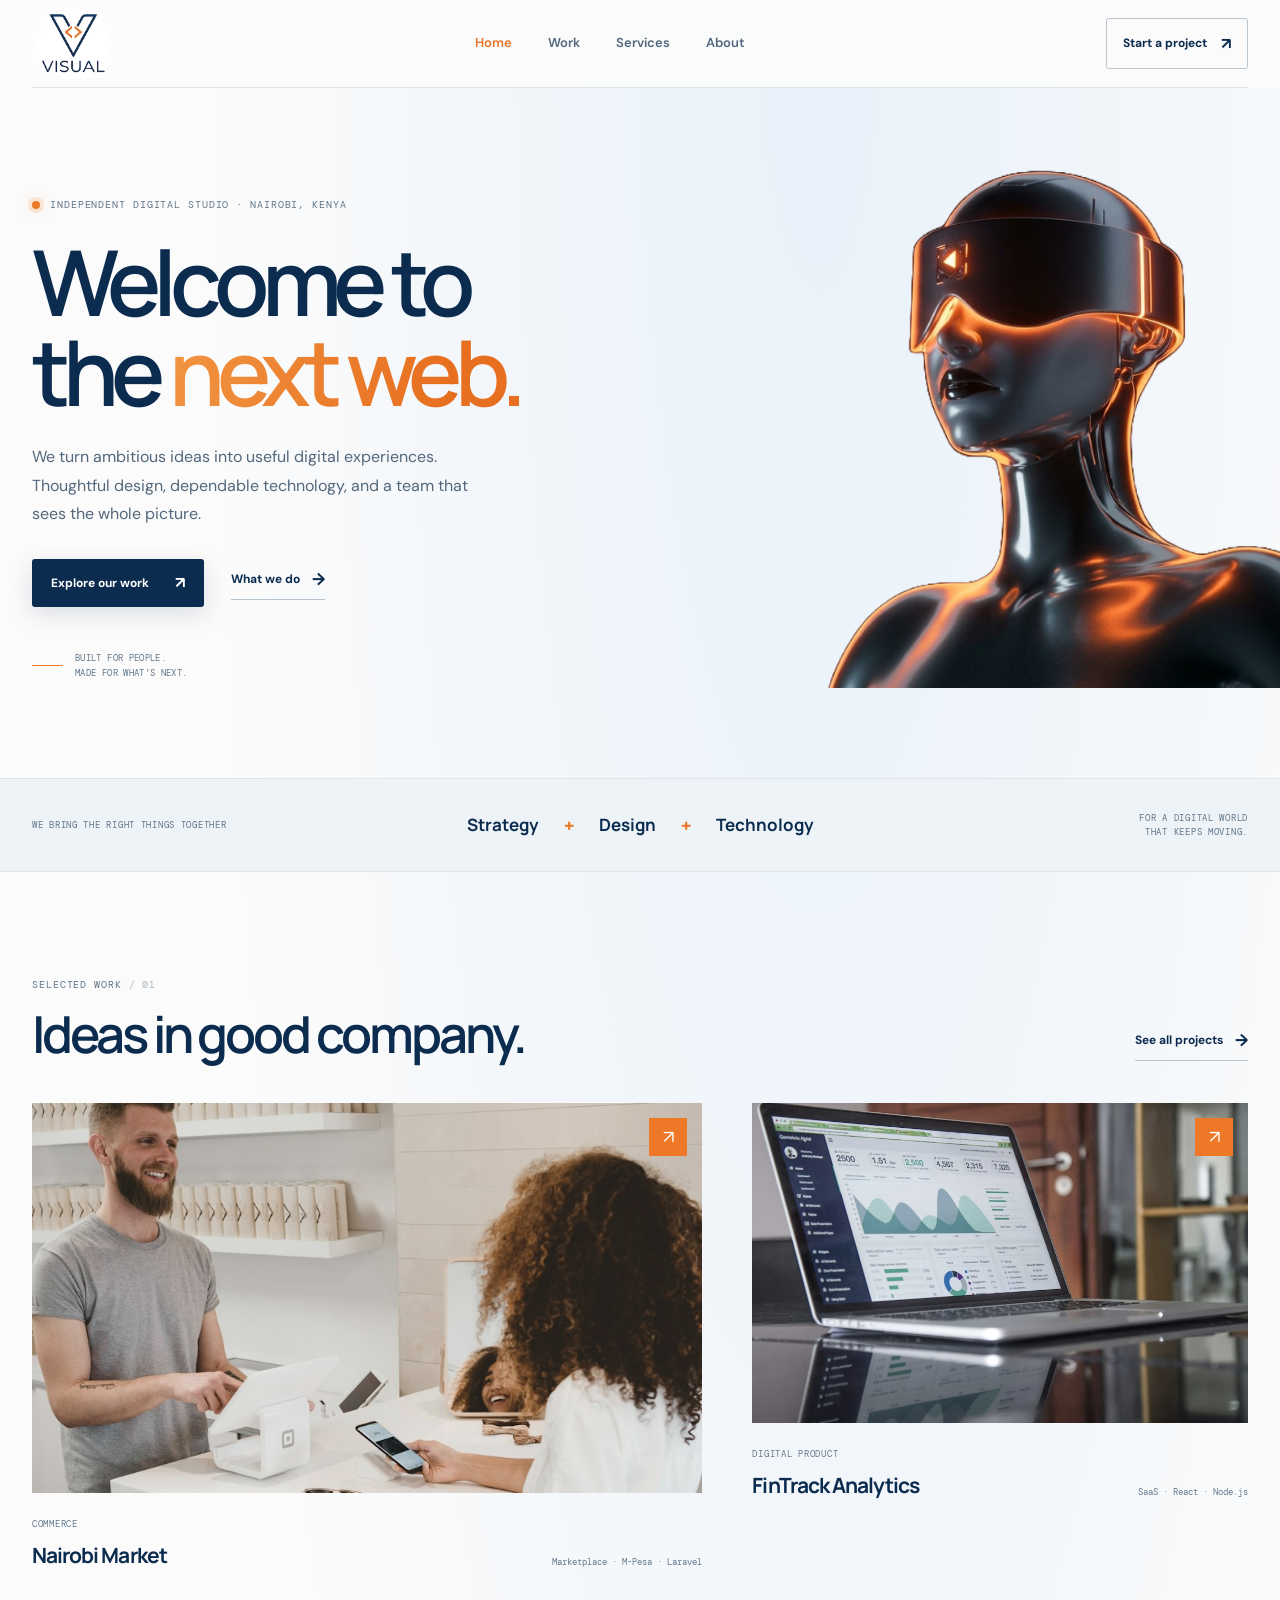
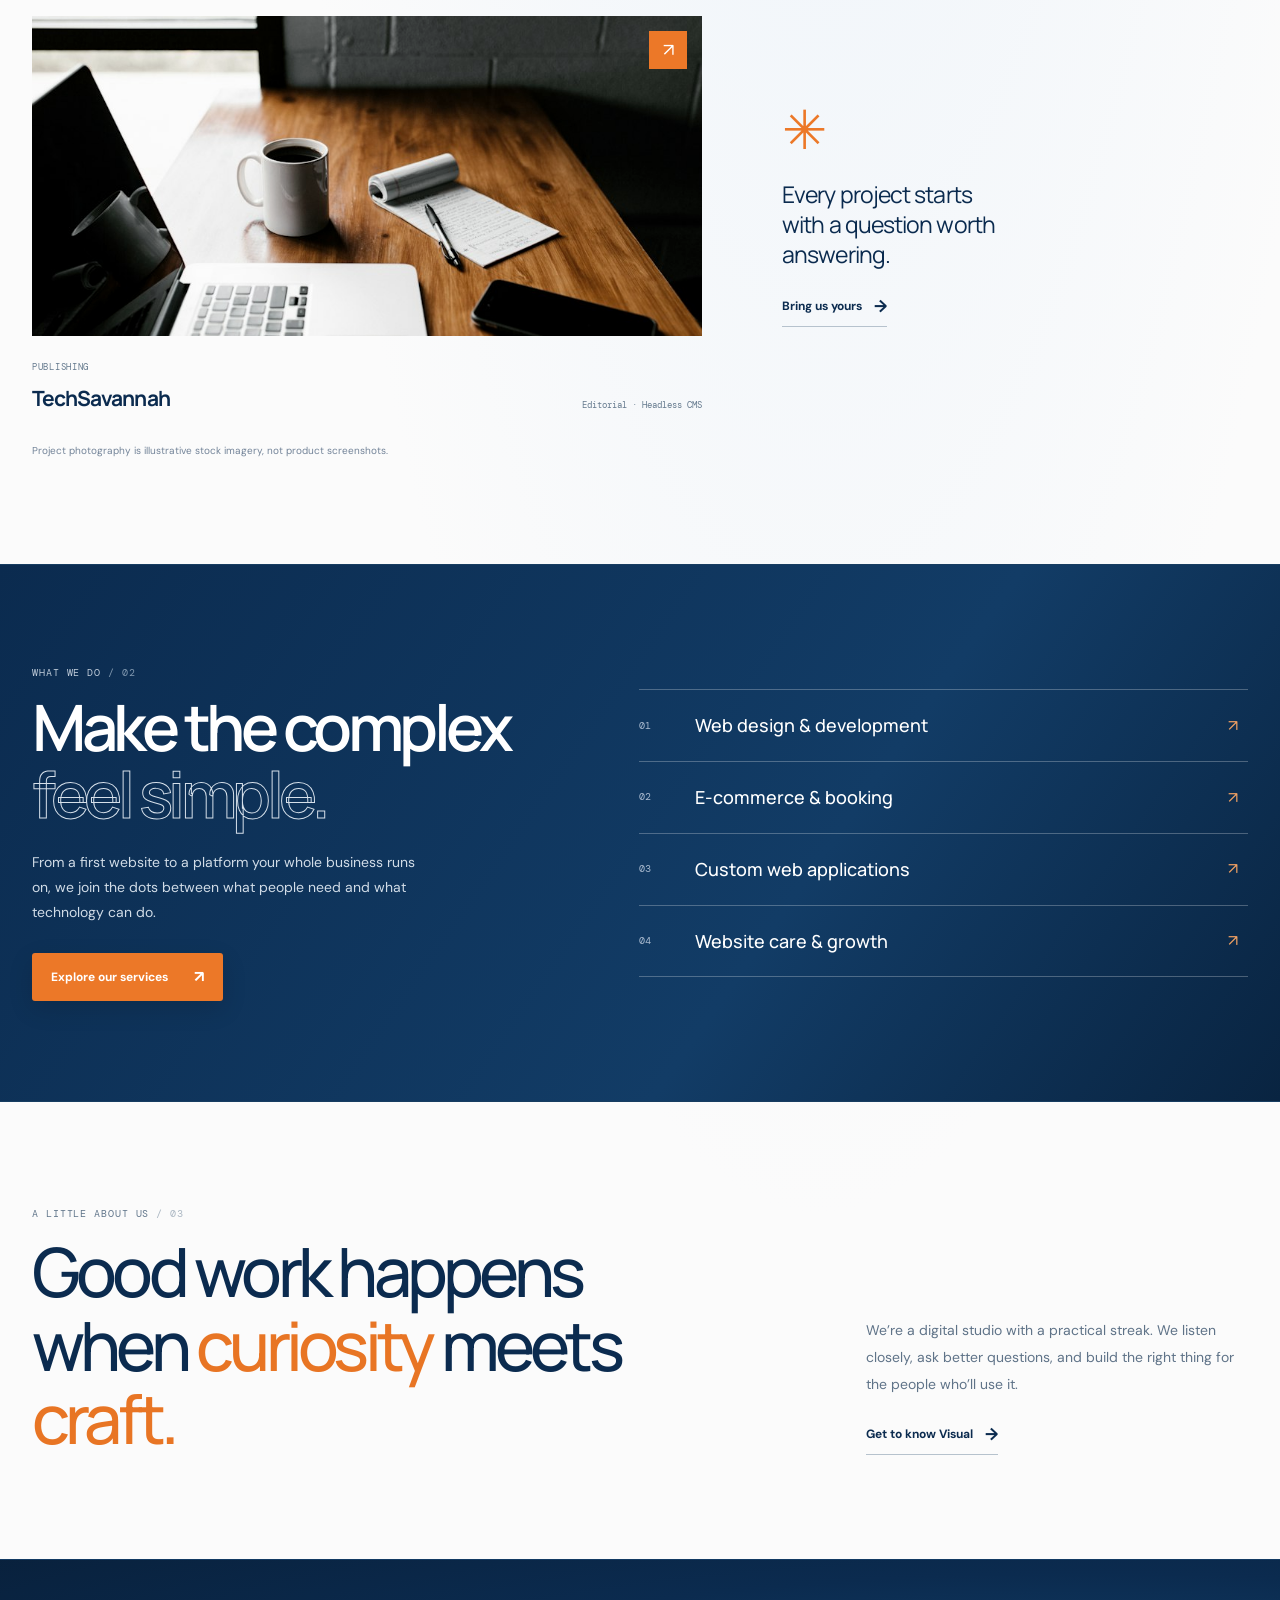
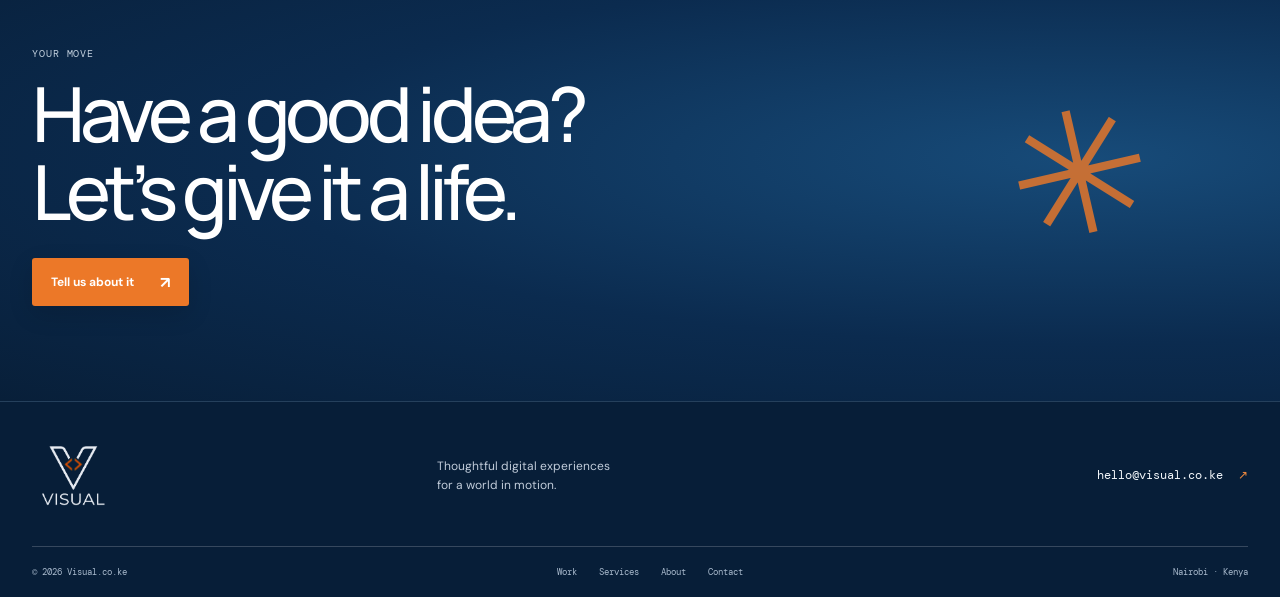
==== index.html @ 8a9f95a0 "initial commit so help me God" ====
<!doctype html>
<html lang="en">
<head>
  <meta charset="utf-8">
  <meta name="viewport" content="width=device-width, initial-scale=1">
  <meta name="description" content="Visual builds thoughtful websites and web applications for ambitious businesses in Kenya and beyond.">
  <title>Visual — Digital experiences, made to move</title>
  <link rel="preconnect" href="https://fonts.googleapis.com">
  <link rel="preconnect" href="https://fonts.gstatic.com" crossorigin>
  <link href="https://fonts.googleapis.com/css2?family=DM+Mono:wght@400;500&family=DM+Sans:wght@400;500;600;700&family=Manrope:wght@400;500;600;700;800&display=swap" rel="stylesheet">
  <link rel="stylesheet" href="assets/css/styles.css">
</head>
<body>
  <a class="skip-link" href="#main">Skip to content</a>
  <header class="site-header"><div class="wrap nav-wrap">
    <a class="brand" href="index.html" aria-label="Visual home"><img class="brand-image" src="assets/images/ee.png" alt="Visual"></a>
    <nav class="main-nav" aria-label="Main navigation"><a aria-current="page" href="index.html">Home</a><a href="work.html">Work</a><a href="services.html">Services</a><a href="about.html">About</a></nav>
    <a class="nav-cta" href="contact.html">Start a project <span>↗</span></a>
  </div></header>
  <main id="main">
    <section class="hero wrap">
      <div class="hero-copy"><p class="kicker"><span class="pulse"></span> Independent digital studio · Nairobi, Kenya</p>
        <h1>Welcome to<br>the <span class="ink-accent">next web.</span></h1>
        <p class="hero-lede">We turn ambitious ideas into useful digital experiences. Thoughtful design, dependable technology, and a team that sees the whole picture.</p>
        <div class="button-row"><a class="button button-dark" href="work.html">Explore our work <span>↗</span></a><a class="text-link" href="services.html">What we do <span>→</span></a></div>
        <div class="hero-note"><span class="note-line"></span><span>Built for people.<br>Made for what’s next.</span></div>
      </div>
      <div class="hero-art">
        <img src="assets/images/Firefly.png" alt="Futuristic figure wearing a virtual reality headset, illuminated with warm orange light" width="1365" height="768">
      </div>
    </section>
    <section class="proof-band"><div class="wrap proof-inner"><p>We bring the right things together</p><div><span>Strategy</span><b>+</b><span>Design</span><b>+</b><span>Technology</span></div><p class="proof-right">For a digital world<br>that keeps moving.</p></div></section>
    <section class="section wrap section-work">
      <div class="section-top"><div><p class="eyebrow">Selected work <span> / 01</span></p><h2>Ideas in good company.</h2></div><a class="text-link" href="work.html">See all projects <span>→</span></a></div>
      <div class="feature-grid">
        <a class="feature-card feature-large" href="work.html#nairobi-market"><div class="feature-image"><img src="assets/images/market.jpg" alt="Shopper making a payment at a retail checkout" loading="lazy"><span class="image-arrow">↗</span></div><div class="feature-meta"><div><span class="tag">Commerce</span><h3>Nairobi Market</h3></div><p>Marketplace · M-Pesa · Laravel</p></div></a>
        <a class="feature-card feature-small" href="work.html#fintrack"><div class="feature-image"><img src="assets/images/analytics.jpg" alt="Business analytics displayed on a laptop screen" loading="lazy"><span class="image-arrow">↗</span></div><div class="feature-meta"><div><span class="tag">Digital product</span><h3>FinTrack Analytics</h3></div><p>SaaS · React · Node.js</p></div></a>
        <a class="feature-card feature-small" href="work.html#techsavannah"><div class="feature-image"><img src="assets/images/publishing.jpg" alt="Editorial workspace with laptop, notebook and coffee" loading="lazy"><span class="image-arrow">↗</span></div><div class="feature-meta"><div><span class="tag">Publishing</span><h3>TechSavannah</h3></div><p>Editorial · Headless CMS</p></div></a>
        <div class="work-aside"><span class="big-asterisk">✳</span><p>Every project starts with a question worth answering.</p><a class="text-link" href="contact.html">Bring us yours <span>→</span></a></div>
      </div>
      <p class="image-disclaimer">Project photography is illustrative stock imagery, not product screenshots.</p>
    </section>
    <section class="services-teaser"><div class="wrap teaser-grid"><div><p class="eyebrow">What we do <span> / 02</span></p><h2>Make the complex<br><span class="outline-text">feel simple.</span></h2><p class="body-copy">From a first website to a platform your whole business runs on, we join the dots between what people need and what technology can do.</p><a class="button button-lime" href="services.html">Explore our services <span>↗</span></a></div><div class="teaser-list"><a href="services.html"><span>01</span><strong>Web design & development</strong><i>↗</i></a><a href="services.html"><span>02</span><strong>E-commerce & booking</strong><i>↗</i></a><a href="services.html"><span>03</span><strong>Custom web applications</strong><i>↗</i></a><a href="services.html"><span>04</span><strong>Website care & growth</strong><i>↗</i></a></div></div></section>
    <section class="manifesto wrap"><p class="eyebrow">A little about us <span> / 03</span></p><div class="manifesto-grid"><h2>Good work happens when <span>curiosity</span> meets <span>craft.</span></h2><div><p>We’re a digital studio with a practical streak. We listen closely, ask better questions, and build the right thing for the people who’ll use it.</p><a class="text-link" href="about.html">Get to know Visual <span>→</span></a></div></div></section>
    <section class="cta-block"><div class="wrap cta-inner"><p class="eyebrow">Your move</p><h2>Have a good idea?<br>Let’s give it a life.</h2><a class="button button-lime" href="contact.html">Tell us about it <span>↗</span></a><span class="cta-doodle">✳</span></div></section>
  </main>
  <footer class="site-footer"><div class="wrap"><div class="footer-top"><a class="brand brand-light" href="index.html"><img class="brand-image" src="assets/images/ee-reversed.png" alt="Visual"></a><p>Thoughtful digital experiences<br>for a world in motion.</p><a class="footer-contact" href="mailto:hello@visual.co.ke">hello@visual.co.ke <span>↗</span></a></div><div class="footer-bottom"><span>© 2026 Visual.co.ke</span><nav aria-label="Footer navigation"><a href="work.html">Work</a><a href="services.html">Services</a><a href="about.html">About</a><a href="contact.html">Contact</a></nav><span>Nairobi · Kenya</span></div></div></footer>
</body>
</html>
---- assets/css/styles.css ----
:root{--paper:#f5f4ef;--white:#fffefa;--ink:#172520;--muted:#68736c;--line:#d9ddd5;--green:#294b3a;--lime:#d5f16a;--orange:#f2784b;--serif:'Manrope',sans-serif;--sans:'DM Sans',sans-serif;--mono:'DM Mono',monospace;--max:1240px}
*{box-sizing:border-box}html{scroll-behavior:smooth;scroll-padding-top:90px}body{margin:0;background:var(--paper);color:var(--ink);font-family:var(--sans);font-size:16px;line-height:1.6;-webkit-font-smoothing:antialiased}img{display:block;max-width:100%}a{color:inherit;text-decoration:none}button,input,select,textarea{font:inherit}::selection{background:var(--lime);color:var(--ink)}.wrap{width:min(var(--max),calc(100% - 64px));margin-inline:auto}.skip-link{position:absolute;z-index:20;left:18px;top:12px;transform:translateY(-160%);padding:12px 18px;background:var(--ink);color:white}.skip-link:focus{transform:translateY(0)}
.site-header{position:relative;z-index:5;background:var(--paper)}.nav-wrap{min-height:88px;display:flex;align-items:center;justify-content:space-between;border-bottom:1px solid var(--line)}.brand{display:inline-flex;align-items:center;gap:10px;font-family:var(--serif);font-weight:800;font-size:20px;letter-spacing:-1px}.brand-mark{display:grid;place-items:center;width:36px;height:36px;border-radius:50%;background:var(--orange);color:white;font-size:20px;letter-spacing:-2px}.brand-domain{color:#778078;font-weight:500}.main-nav{display:flex;gap:36px;font-size:13px;font-weight:600;color:#4d5a52}.main-nav a{padding:8px 0;transition:color .2s}.main-nav a:hover,.main-nav a[aria-current=page]{color:var(--orange)}.nav-cta{display:inline-flex;align-items:center;gap:14px;padding:12px 16px;border:1px solid #aab2a8;border-radius:3px;font-size:12px;font-weight:700;transition:background .2s,color .2s,border-color .2s}.nav-cta span{font-size:16px}.nav-cta:hover{background:var(--ink);color:white;border-color:var(--ink)}
.hero{display:grid;grid-template-columns:.94fr 1.06fr;gap:7%;align-items:center;padding-top:70px;padding-bottom:96px;min-height:630px}.hero-copy{position:relative;padding:22px 0 74px}.kicker,.eyebrow{font-family:var(--mono);font-size:10px;letter-spacing:.09em;text-transform:uppercase;color:#69746d}.kicker{display:flex;align-items:center;gap:10px;margin:0 0 24px}.pulse{display:inline-block;width:8px;height:8px;background:var(--orange);border-radius:50%;box-shadow:0 0 0 4px #f2784b20}.hero h1,.page-hero h1,.thanks h1{font-family:var(--serif);font-weight:600;font-size:clamp(54px,7.1vw,94px);line-height:.99;letter-spacing:-.075em;margin:0;color:var(--ink)}.ink-accent{color:var(--green)}.hero-lede{max-width:460px;margin:26px 0 30px;color:#657168;font-size:16px;line-height:1.8}.button-row{display:flex;align-items:center;gap:27px}.button{display:inline-flex;justify-content:center;align-items:center;gap:26px;min-height:48px;padding:0 19px;border:0;border-radius:3px;font-size:12px;font-weight:700;transition:transform .2s,background .2s}.button:hover{transform:translateY(-2px)}.button span{font-size:16px}.button-dark{background:var(--ink);color:white}.button-dark:hover{background:var(--green)}.button-lime{background:var(--lime);color:var(--ink)}.button-lime:hover{background:#e1ff7c}.text-link{display:inline-flex;align-items:center;gap:12px;font-size:12px;font-weight:700;border-bottom:1px solid #89948b;padding:0 0 6px;transition:gap .2s,color .2s}.text-link:hover{gap:18px;color:var(--green)}.text-link span{font-size:17px}.hero-note{position:absolute;left:0;bottom:0;display:flex;gap:12px;align-items:center;font-family:var(--mono);font-size:9px;line-height:1.7;color:#717d74;text-transform:uppercase;letter-spacing:.04em}.note-line{height:1px;width:31px;background:var(--orange)}
.hero-art{position:relative;min-width:0}.hero-art>img{width:100%;height:470px;object-fit:cover;border-radius:2px 100px 2px 2px;filter:saturate(.8)}.hero-art:after{content:"";position:absolute;inset:0;border-radius:2px 100px 2px 2px;background:linear-gradient(135deg,#264d3b1c,transparent 58%);pointer-events:none}.art-stamp{position:absolute;z-index:1;left:-49px;top:54px;width:146px;height:146px;background:var(--lime);border-radius:50%;display:flex;flex-direction:column;justify-content:center;padding:20px 23px;transform:rotate(-9deg);font-family:var(--mono);font-size:9px;line-height:1.4;text-transform:uppercase}.art-stamp strong{font-family:var(--serif);font-size:13px;line-height:1.1;margin-top:7px;letter-spacing:.02em}.art-stamp i{position:absolute;right:19px;bottom:18px;font-style:normal;font-size:15px}.art-caption{position:absolute;z-index:1;left:22px;bottom:22px;display:flex;align-items:center;gap:11px;background:var(--white);padding:12px 15px;font-size:10px;font-weight:700}.art-index{position:absolute;right:0;top:-26px;font-family:var(--mono);font-size:9px;color:#79847b}
.proof-band{background:#e9ebe3;border-block:1px solid #dce0d6}.proof-inner{min-height:92px;display:grid;grid-template-columns:1fr 2fr 1fr;align-items:center;gap:20px}.proof-inner p{font-family:var(--mono);font-size:9px;text-transform:uppercase;letter-spacing:.08em;color:#68736b}.proof-inner>div{display:flex;align-items:center;justify-content:center;gap:25px;font-family:var(--serif);font-size:17px;font-weight:700}.proof-inner b{color:var(--orange);font-family:var(--sans);font-size:18px}.proof-inner .proof-right{text-align:right}
.section{padding-block:105px 95px}.section-top{display:flex;align-items:flex-end;justify-content:space-between;gap:30px;margin-bottom:42px}.eyebrow{margin:0 0 13px}.eyebrow span{color:#abb3a9}.section-top h2,.process-section h2,.values-section h2{font-family:var(--serif);font-size:clamp(34px,4vw,51px);line-height:1.08;letter-spacing:-.06em;font-weight:600;margin:0}.feature-grid{display:grid;grid-template-columns:1.15fr .85fr;column-gap:50px;row-gap:44px;align-items:start}.feature-card{display:block;min-width:0}.feature-image{position:relative;overflow:hidden;background:#e0e3da}.feature-image img{width:100%;height:320px;object-fit:cover;transition:transform .6s cubic-bezier(.2,.7,.2,1);filter:saturate(.84)}.feature-card:hover img,.portfolio-item:hover img{transform:scale(1.035)}.feature-large .feature-image img{height:390px}.image-arrow{position:absolute;right:15px;top:15px;width:38px;height:38px;display:grid;place-items:center;background:var(--lime);font-size:18px;transition:transform .2s}.feature-card:hover .image-arrow,.portfolio-image:hover .image-arrow{transform:rotate(45deg)}.feature-meta{display:flex;justify-content:space-between;align-items:flex-end;gap:14px;padding-top:16px}.tag{font-family:var(--mono);font-size:9px;color:#79847b;text-transform:uppercase;letter-spacing:.08em}.feature-meta h3{font-family:var(--serif);font-size:21px;letter-spacing:-.045em;margin:4px 0 0}.feature-meta>p{font-family:var(--mono);font-size:9px;color:#778078;margin:0 0 3px;text-align:right}.work-aside{align-self:center;padding:35px 6%}.big-asterisk{display:block;color:var(--orange);font-size:54px;line-height:1}.work-aside p{max-width:220px;font-family:var(--serif);font-size:23px;line-height:1.3;letter-spacing:-.04em;margin:22px 0}.image-disclaimer{font-size:10px;color:#7e877f;margin-top:28px}.services-teaser{background:var(--green);color:white;padding:100px 0}.teaser-grid{display:grid;grid-template-columns:.9fr 1.1fr;gap:9%;align-items:center}.services-teaser .eyebrow{color:#bec9bc}.services-teaser .eyebrow span{color:#87998a}.teaser-grid h2{font-family:var(--serif);font-size:clamp(42px,5vw,65px);line-height:1.04;letter-spacing:-.07em;font-weight:600;margin:0 0 22px}.outline-text{color:transparent;-webkit-text-stroke:1px #c9d4c6}.body-copy{max-width:390px;color:#d1d9d1;font-size:14px;line-height:1.8;margin:0 0 28px}.teaser-list{border-top:1px solid #ffffff3b}.teaser-list a{display:grid;grid-template-columns:44px 1fr 20px;gap:12px;align-items:center;border-bottom:1px solid #ffffff3b;padding:21px 0;transition:padding .2s}.teaser-list a:hover{padding-inline:8px}.teaser-list span{font-family:var(--mono);font-size:10px;color:#c0cbbf}.teaser-list strong{font-family:var(--serif);font-size:18px;font-weight:500}.teaser-list i{font-style:normal;color:var(--lime)}
.manifesto{padding-block:104px}.manifesto-grid{display:grid;grid-template-columns:1.1fr .6fr;gap:11%;align-items:end}.manifesto h2{font-family:var(--serif);font-size:clamp(39px,5.5vw,68px);line-height:1.08;letter-spacing:-.07em;font-weight:500;margin:0}.manifesto h2 span{color:var(--green)}.manifesto-grid>div p{font-size:14px;color:#6d786f;line-height:1.9;margin:0 0 23px}.cta-block{background:var(--ink);color:white;overflow:hidden}.cta-inner{position:relative;padding-block:86px 95px}.cta-inner .eyebrow{color:#bdc8bd}.cta-inner h2{font-family:var(--serif);font-size:clamp(42px,6vw,76px);letter-spacing:-.07em;line-height:1.02;font-weight:500;margin:0 0 28px}.cta-doodle{position:absolute;right:8%;top:18%;font-size:170px;color:#f2784b;opacity:.9;transform:rotate(-13deg)}.site-footer{background:#111c18;color:#e9eee8;padding:38px 0 18px}.footer-top{display:grid;grid-template-columns:1fr 1fr 1fr;align-items:center;padding-bottom:34px;border-bottom:1px solid #ffffff30}.brand-light .brand-domain{color:#9da99e}.brand-light .brand-mark{background:var(--orange)}.footer-top>p{font-size:12px;color:#b7c1b7;line-height:1.6}.footer-contact{justify-self:end;font-family:var(--mono);font-size:12px}.footer-contact span{color:var(--lime);margin-left:8px}.footer-bottom{display:flex;justify-content:space-between;align-items:center;padding-top:18px;font-family:var(--mono);font-size:9px;color:#a2ada2}.footer-bottom nav{display:flex;gap:22px}.footer-bottom a:hover{color:var(--lime)}
/* Interior pages */
.page-hero{padding-top:85px;padding-bottom:42px}.page-hero .kicker{margin-bottom:26px}.page-hero h1{font-size:clamp(56px,7.5vw,98px)}.page-hero .hero-lede{max-width:520px;margin-top:25px}.page-hero-foot{display:flex;justify-content:space-between;max-width:760px;margin-top:48px;padding:15px 0;border-top:1px solid var(--line);font-family:var(--mono);font-size:9px;text-transform:uppercase;letter-spacing:.08em;color:#7b867d}.portfolio{padding-top:35px;padding-bottom:25px}.portfolio-item{display:grid;grid-template-columns:1.1fr .9fr;gap:7%;align-items:center;padding:35px 0 75px;scroll-margin-top:30px}.portfolio-item+.portfolio-item{border-top:1px solid var(--line)}.portfolio-offset .portfolio-image{grid-column:2;grid-row:1}.portfolio-offset .portfolio-info{grid-column:1;grid-row:1}.portfolio-image{position:relative;display:block;overflow:hidden;background:#e2e5dc}.portfolio-image img{width:100%;height:370px;object-fit:cover;transition:transform .6s;filter:saturate(.84)}.portfolio-number{position:absolute;left:16px;bottom:14px;color:white;font-family:var(--mono);font-size:10px;text-shadow:0 1px 4px #0008}.portfolio-info h2{font-family:var(--serif);font-size:clamp(31px,4vw,48px);line-height:1.05;letter-spacing:-.065em;margin:5px 0 15px;font-weight:600}.portfolio-info p{max-width:410px;color:#69746c;font-size:14px;line-height:1.8}.portfolio-facts{display:flex;flex-wrap:wrap;gap:8px;margin-top:23px}.portfolio-facts span{border:1px solid #cbd1c7;padding:7px 9px;font-family:var(--mono);font-size:9px;color:#68736b}.portfolio+.image-disclaimer{margin-top:0;margin-bottom:80px}
.service-details{background:#e9ebe3;margin-top:25px}.service-detail{display:grid;grid-template-columns:60px 1fr .85fr;gap:35px;padding:42px 0 48px;border-bottom:1px solid #cdd3c9}.service-index{font-family:var(--mono);font-size:11px;color:var(--orange);padding-top:8px}.service-detail h2{font-family:var(--serif);font-size:clamp(27px,3.4vw,40px);line-height:1.1;letter-spacing:-.06em;font-weight:600;margin:0 0 15px}.service-intro{max-width:390px;color:#69746c;font-size:13px;line-height:1.8;margin:0}.service-includes{padding-top:6px}.service-includes>p{font-family:var(--serif);font-size:15px;line-height:1.5;max-width:360px;margin:0 0 15px}.service-includes ul{padding:0;margin:0;list-style:none;color:#68736b;font-size:11px}.service-includes li{padding:6px 0 6px 17px;position:relative}.service-includes li:before{content:"↗";position:absolute;left:0;color:var(--orange)}.process-section,.values-section{padding:100px 0}.process-section .section-top,.values-section .section-top{align-items:end}.process-blurb{max-width:320px;color:#748077;font-size:13px;line-height:1.8;margin:0}.process-grid{display:grid;grid-template-columns:repeat(4,1fr);gap:22px;margin-top:51px}.process-grid article{border-top:1px solid #bfc8bd;padding-top:17px}.process-grid article>span{font-family:var(--mono);font-size:10px;color:var(--orange)}.process-grid h3{font-family:var(--serif);font-size:19px;letter-spacing:-.04em;margin:21px 0 7px}.process-grid p,.values-grid p{font-size:12px;line-height:1.8;color:#707b72;margin:0}.about-story{display:grid;grid-template-columns:1fr .87fr;gap:9%;align-items:center;padding-top:22px;padding-bottom:105px}.about-image{position:relative;margin:0}.about-image img{width:100%;height:440px;object-fit:cover;border-radius:1px 82px 1px 1px;filter:saturate(.78)}.about-image figcaption{position:absolute;right:0;bottom:0;background:var(--lime);padding:8px 11px;font-family:var(--mono);font-size:8px;text-transform:uppercase}.story-copy h2{font-family:var(--serif);font-size:clamp(33px,4vw,49px);line-height:1.06;letter-spacing:-.065em;font-weight:600;margin:0 0 20px}.story-copy>p:not(.eyebrow){font-size:13px;line-height:1.9;color:#68736b}.story-copy .text-link{margin-top:10px}.values-section{background:#e9ebe3}.values-grid{display:grid;grid-template-columns:repeat(4,1fr);gap:27px;margin-top:48px}.values-grid article{border-top:1px solid #c4ccc1;padding-top:17px}.value-icon{display:grid;place-items:center;width:34px;height:34px;border:1px solid #aeb9ad;color:var(--green);border-radius:50%;font-size:14px}.values-grid h3{font-family:var(--serif);font-size:18px;line-height:1.2;letter-spacing:-.035em;margin:20px 0 10px}.contact-section{display:grid;grid-template-columns:.75fr 1.25fr;gap:9%;padding-top:28px;padding-bottom:110px}.contact-aside{padding:28px;background:#e9ebe3;align-self:start}.contact-aside h2{font-family:var(--serif);font-size:33px;line-height:1.1;letter-spacing:-.06em;margin:0 0 15px}.contact-aside>p:not(.eyebrow){font-size:13px;color:#69746c;line-height:1.8}.contact-aside ul{list-style:none;padding:12px 0 20px;margin:0}.contact-aside li{position:relative;padding:8px 0 8px 18px;border-bottom:1px solid #d3d8d0;color:#58645b;font-size:11px}.contact-aside li:before{position:absolute;left:0;content:"↗";color:var(--orange)}.contact-direct,.contact-location{display:flex;flex-direction:column;gap:5px;padding-top:16px;border-top:1px solid #cbd2c8;margin-top:14px}.contact-direct span,.contact-location span{font-family:var(--mono);font-size:9px;text-transform:uppercase;color:#7b867d}.contact-direct a{font-size:12px;font-weight:700}.contact-location strong{font-family:var(--serif);font-size:16px}.contact-location small{color:#778078;font-size:10px}.contact-form{display:grid;gap:20px}.form-heading{display:flex;justify-content:space-between;align-items:center;margin:0;padding-bottom:13px;border-bottom:1px solid var(--line);font-family:var(--serif);font-size:20px;font-weight:700;letter-spacing:-.04em}.form-heading span{font-family:var(--mono);font-size:9px;font-weight:400;color:#78837a}.form-row{display:grid;grid-template-columns:1fr 1fr;gap:17px}.contact-form label{display:grid;gap:8px;font-size:10px;font-weight:700;color:#58645b}.contact-form input,.contact-form select,.contact-form textarea{width:100%;min-width:0;border:1px solid #cbd2c8;border-radius:2px;background:#fbfaf6;padding:13px 14px;color:var(--ink);font-size:12px;outline:none;transition:border .2s,box-shadow .2s}.contact-form input::placeholder,.contact-form textarea::placeholder{color:#a0a99f}.contact-form textarea{min-height:145px;resize:vertical}.contact-form input:focus,.contact-form select:focus,.contact-form textarea:focus{border-color:var(--green);box-shadow:0 0 0 3px #294b3a20}.contact-form select:invalid{color:#9ba49b}.form-privacy{font-size:10px;line-height:1.7;color:#838d84;margin:-6px 0 0}.contact-form .button{justify-self:start;cursor:pointer}.thanks{padding-block:120px 150px;min-height:65vh}.thanks h1{font-size:clamp(58px,8vw,100px)}.thanks .hero-lede{margin-bottom:28px}
@media(max-width:900px){.wrap{width:min(var(--max),calc(100% - 42px))}.hero{gap:5%;padding-top:55px;min-height:560px}.hero-art>img{height:400px}.hero h1{font-size:clamp(54px,8vw,76px)}.art-stamp{left:-25px;width:120px;height:120px}.feature-grid{column-gap:28px}.feature-image img{height:270px}.feature-large .feature-image img{height:330px}.feature-meta{display:block}.feature-meta>p{text-align:left;margin-top:8px}.portfolio-item{gap:5%}.portfolio-image img{height:310px}.about-story{gap:6%}.about-image img{height:390px}.values-grid{grid-template-columns:repeat(2,1fr)}.contact-section{gap:5%}.service-detail{grid-template-columns:43px 1fr .8fr;gap:20px}}
@media(max-width:650px){html{scroll-padding-top:20px}.wrap{width:calc(100% - 38px)}.nav-wrap{min-height:75px;flex-wrap:wrap;row-gap:0;padding:13px 0}.brand{font-size:18px}.brand-mark{width:32px;height:32px}.main-nav{order:3;width:100%;justify-content:space-between;gap:10px;padding-top:12px;font-size:11px}.nav-cta{padding:9px 11px;font-size:10px;gap:8px}.hero{display:flex;flex-direction:column;align-items:stretch;gap:45px;padding-top:45px;padding-bottom:65px}.hero-copy{padding:0 0 54px}.hero h1,.page-hero h1{font-size:clamp(53px,15vw,78px)}.hero-lede{font-size:14px;line-height:1.75}.hero-art{margin-left:19px}.hero-art>img{height:315px;border-top-right-radius:70px}.art-stamp{top:-25px;left:-20px;width:105px;height:105px;padding:16px}.art-stamp strong{font-size:11px}.art-caption{left:10px;bottom:10px;padding:10px;font-size:8px}.proof-inner{grid-template-columns:1fr 1fr;gap:5px;padding:18px 0}.proof-inner>p{font-size:8px}.proof-inner>div{grid-column:1/-1;grid-row:2;gap:19px;font-size:15px;justify-content:flex-start}.proof-inner .proof-right{text-align:right}.section{padding-block:70px}.section-top{align-items:flex-start;flex-direction:column;margin-bottom:28px;gap:20px}.section-top h2,.process-section h2,.values-section h2{font-size:37px}.feature-grid{grid-template-columns:1fr;row-gap:27px}.feature-large .feature-image img,.feature-image img{height:250px}.feature-meta{display:flex}.feature-meta h3{font-size:18px}.feature-meta>p{font-size:8px;text-align:right}.work-aside{padding:4px 0 0}.work-aside p{font-size:21px;margin:12px 0}.big-asterisk{font-size:38px}.services-teaser{padding:70px 0}.teaser-grid{grid-template-columns:1fr;gap:44px}.teaser-grid h2{font-size:48px}.teaser-list strong{font-size:16px}.manifesto{padding-block:72px}.manifesto-grid{grid-template-columns:1fr;gap:25px}.manifesto h2{font-size:43px}.cta-inner{padding-block:70px}.cta-inner h2{font-size:48px;max-width:440px}.cta-doodle{right:-18px;top:30%;font-size:95px;opacity:.35}.footer-top{grid-template-columns:1fr 1fr;gap:16px}.footer-top>p{grid-column:1/-1;grid-row:2;margin:0}.footer-contact{font-size:10px}.footer-bottom{flex-wrap:wrap;gap:15px}.footer-bottom nav{order:3;width:100%;flex-wrap:wrap;gap:17px}.page-hero{padding-top:58px;padding-bottom:30px}.page-hero .hero-lede{font-size:14px}.page-hero-foot{margin-top:32px;font-size:8px;gap:10px}.portfolio{padding-top:15px}.portfolio-item,.portfolio-offset{display:flex;flex-direction:column;align-items:stretch;gap:19px;padding:26px 0 45px}.portfolio-image img{height:250px}.portfolio-info h2{font-size:36px}.portfolio-info p{margin:8px 0}.portfolio+.image-disclaimer{margin-bottom:55px}.service-detail{grid-template-columns:32px 1fr;gap:8px 12px;padding:28px 0}.service-detail h2{font-size:30px}.service-includes{grid-column:2;padding-top:6px}.process-section,.values-section{padding:70px 0}.process-section .section-top,.values-section .section-top{align-items:flex-start}.process-grid{grid-template-columns:1fr 1fr;gap:25px 17px;margin-top:32px}.process-grid h3{font-size:17px;margin-top:13px}.about-story{grid-template-columns:1fr;gap:30px;padding-top:12px;padding-bottom:72px}.about-image img{height:310px}.story-copy h2{font-size:37px}.values-grid{grid-template-columns:1fr 1fr;gap:25px 17px;margin-top:32px}.values-grid h3{font-size:16px}.contact-section{grid-template-columns:1fr;gap:25px;padding-top:12px;padding-bottom:70px}.contact-aside{padding:23px}.form-row{grid-template-columns:1fr;gap:20px}.form-heading{font-size:17px}.thanks{padding-block:90px 100px;min-height:60vh}}
@media(prefers-reduced-motion:reduce){*,*::before,*::after{scroll-behavior:auto!important;transition:none!important}}

/* Web3 inspired visual direction */
:root{--paper:#03060d;--white:#0b1220;--ink:#f4f7fc;--muted:#9ba8bc;--line:#1a2638;--green:#0d1a2d;--lime:#159aff;--orange:#00c7f5}
body{background:radial-gradient(ellipse at 60% 0%,#0a1d37 0,transparent 36rem),var(--paper);color:var(--ink)}
.site-header{background:rgba(3,6,13,.9);backdrop-filter:blur(16px)}
.nav-wrap{border-color:var(--line)}
.brand-domain{color:#8a9ab1}
.brand-mark{background:linear-gradient(135deg,#22c5ff,#1464ff);color:white;box-shadow:0 0 24px #167dff42}
.main-nav{color:#b3c0d1}.main-nav a:hover,.main-nav a[aria-current=page]{color:#3aaeff}
.nav-cta{border-color:#34445b;color:#eaf2fc}.nav-cta:hover{background:#126ee7;border-color:#126ee7;color:white}
.hero{min-height:660px;padding-top:80px;padding-bottom:90px;gap:6%}
.kicker,.eyebrow{color:#91a3bb}.eyebrow span{color:#53637a}.pulse{background:#13bdf7;box-shadow:0 0 0 4px #13bdf724,0 0 18px #14bbff}
.hero h1,.page-hero h1,.thanks h1{color:#f6f8fd;letter-spacing:-.08em}
.ink-accent{color:#238cff;background:linear-gradient(100deg,#29ccff,#1675ff 75%);-webkit-background-clip:text;background-clip:text;-webkit-text-fill-color:transparent}
.hero-lede{color:#a3b0c2}
.button-dark{background:#167ff2;color:white;box-shadow:0 7px 26px #056de333}.button-dark:hover{background:#2797ff}
.text-link{border-color:#38495e;color:#e6edf7}.text-link:hover{color:#40baff}
.hero-note{color:#8495ad}.note-line{background:#19a5ff}
.hero-art{isolation:isolate;min-height:470px;background:radial-gradient(ellipse at 70% 60%,#063e7b 0,#07162b 47%,transparent 75%)}
.hero-art>img{position:absolute;inset:0;width:100%;height:100%;object-fit:cover;object-position:right center;border-radius:2px 96px 2px 2px;filter:saturate(1.12) contrast(1.06);mask-image:linear-gradient(90deg,transparent 31%,#000 42%);-webkit-mask-image:linear-gradient(90deg,transparent 31%,#000 42%)}
.hero-art:after{z-index:0;opacity:.45;background:linear-gradient(90deg,var(--paper) 2%,transparent 65%),linear-gradient(0deg,#03060d88,transparent 43%)}
.art-caption{background:#0b1729e8;color:#d9eaff;border:1px solid #2b4969}.art-caption .pulse{background:#27b9ff}.art-index{color:#69809d;z-index:1}
.proof-band{background:#080f1b;border-color:#1a2638}.proof-inner p{color:#8495ad}.proof-inner>div{color:#e3eaf5}.proof-inner b{color:#20b9ff}
.section-top h2,.process-section h2,.values-section h2{color:#f3f6fb}
.tag,.feature-meta>p{color:#94a5bc}.feature-image{background:#0d1b2d}.feature-image img,.portfolio-image img{filter:saturate(.9) contrast(1.06)}.image-arrow{background:#138ef4;color:#fff}
.feature-meta h3{color:#f1f5fc}.work-aside p{color:#e8effa}.big-asterisk{color:#20b7ff}.image-disclaimer{color:#8392a8}
.services-teaser{background:linear-gradient(125deg,#071426,#0b1c35 62%,#07101f);border-block:1px solid #14253d}.services-teaser .eyebrow{color:#93a9c5}.services-teaser .eyebrow span{color:#536b8a}.outline-text{-webkit-text-stroke-color:#4373a8}.body-copy{color:#a5b3c7}.button-lime{background:#168bfa;color:white;box-shadow:0 8px 30px #137de633}.button-lime:hover{background:#35a5ff}.teaser-list{border-color:#263850}.teaser-list a{border-color:#263850}.teaser-list span{color:#8da2be}.teaser-list i{color:#31baff}
.manifesto h2{color:#f1f5fc}.manifesto h2 span{color:#3fa9ff}.manifesto-grid>div p{color:#9ba9bc}
.cta-block{background:radial-gradient(ellipse at 85% 45%,#0c3362,#07101e 54%,#050910);border-top:1px solid #14243a}.cta-inner .eyebrow{color:#96abc5}.cta-doodle{color:#168bfa;opacity:.55}
.site-footer{background:#02050b;color:#e8eff8;border-top:1px solid #172339}.brand-light .brand-domain{color:#8294ad}.footer-top>p{color:#93a1b6}.footer-contact{color:#e1eaf5}.footer-contact span{color:#2daaff}.footer-bottom{color:#8292a8}.footer-bottom a:hover{color:#33b7ff}
.page-hero .hero-lede{color:#a3b0c2}.page-hero-foot{border-color:#1a2638;color:#8495ad}
.portfolio-item+.portfolio-item{border-color:#1a2638}.portfolio-image{background:#0c1728}.portfolio-info h2{color:#f2f6fc}.portfolio-info p{color:#a2aec0}.portfolio-facts span{border-color:#263850;color:#a7b5c8}
.portfolio-number{text-shadow:0 1px 8px #000}
.service-details,.values-section{background:#080f1b}.service-detail{border-color:#1b2a3d}.service-index{color:#27aaff}.service-intro,.service-includes ul,.process-blurb,.process-grid p,.values-grid p{color:#9aa9bd}.service-includes>p{color:#e0e9f5}.service-includes li:before{color:#26afff}
.process-grid article,.values-grid article{border-color:#263750}.process-grid article>span{color:#2baaff}.process-grid h3,.values-grid h3{color:#eaf1fa}.value-icon{border-color:#345273;color:#49b6ff}
.about-image img{filter:saturate(.8) contrast(1.06)}.about-image figcaption{background:#137fe8;color:white}.story-copy h2{color:#f1f5fb}.story-copy>p:not(.eyebrow){color:#a0aec0}
.contact-aside{background:#091321;border:1px solid #1d2b40}.contact-aside h2{color:#f0f5fc}.contact-aside>p:not(.eyebrow){color:#a0aec0}.contact-aside li{border-color:#1c2a3c;color:#aab8ca}.contact-aside li:before{color:#2aaeff}.contact-direct,.contact-location{border-color:#25354c}.contact-direct span,.contact-location span,.contact-location small{color:#92a2b8}.contact-direct a,.contact-location strong{color:#edf3fb}
.form-heading{border-color:#25344a;color:#edf3fb}.form-heading span{color:#91a1b7}.contact-form label{color:#b9c6d8}.contact-form input,.contact-form select,.contact-form textarea{border-color:#27364b;background:#080f1a;color:#edf4fc}.contact-form input::placeholder,.contact-form textarea::placeholder{color:#718199}.contact-form input:focus,.contact-form select:focus,.contact-form textarea:focus{border-color:#238eff;box-shadow:0 0 0 3px #238eff2b}.contact-form select:invalid{color:#718199}.form-privacy{color:#8392a8}
@media(max-width:650px){.hero{padding-top:52px}.hero-art{min-height:310px;background:radial-gradient(ellipse at 70% 52%,#064b8b 0,#07162b 48%,transparent 79%)}.hero-art>img{mask-image:linear-gradient(90deg,transparent 30%,#000 43%);-webkit-mask-image:linear-gradient(90deg,transparent 30%,#000 43%)}.proof-band{background:#080f1b}.services-teaser{background:linear-gradient(145deg,#081426,#0b1d37)}.manifesto h2{color:#f1f5fc}}

/* Visual identity: deep navy, warm orange, and the supplied Visual logo */
:root{--paper:#fbfbfb;--white:#fff;--ink:#0b2b4f;--muted:#53677c;--line:#e0e5e9;--green:#153d64;--lime:#ec7828;--orange:#ec7828}
body{background:radial-gradient(ellipse at 64% 0%,#e8f1fa 0,transparent 38rem),var(--paper);color:var(--ink)}
.site-header{background:rgba(251,251,251,.94)}
.brand-image{display:block;width:82px;height:auto}
.brand-mark{background:#0b2b4f;box-shadow:none}
.main-nav{color:#52677e}.main-nav a:hover,.main-nav a[aria-current=page]{color:#e87524}
.nav-cta{border-color:#b8c4d0;color:#0b2b4f}.nav-cta:hover{background:#0b2b4f;border-color:#0b2b4f;color:#fff}
.hero h1,.page-hero h1,.thanks h1{color:#0b2b4f}
.ink-accent{background:linear-gradient(100deg,#f29542,#e76f20 78%);-webkit-background-clip:text;background-clip:text;-webkit-text-fill-color:transparent}
.hero-lede{color:#53677c}.kicker,.eyebrow{color:#60758a}.eyebrow span{color:#aab6c2}.pulse{background:#ec7828;box-shadow:0 0 0 4px #ec782826,0 0 14px #ec782850}
.button-dark{background:#0b2b4f;color:#fff;box-shadow:0 7px 24px #0b2b4f24}.button-dark:hover{background:#174978}
.text-link{border-color:#b6c2cd;color:#0b2b4f}.text-link:hover{color:#e87524}
.hero-note{color:#63778b}.note-line{background:#ec7828}
.hero-art{background:radial-gradient(ellipse at 72% 56%,#164c7c 0,#0b2b4f 49%,transparent 78%)}
.hero-art:after{background:linear-gradient(90deg,var(--paper) 2%,transparent 65%),linear-gradient(0deg,#061b31aa,transparent 43%)}
.art-caption{background:#0b2b4feF;color:#f3f6fa;border-color:#486782}.art-caption .pulse{background:#f28a39}.art-index{color:#7188a0}
.proof-band{background:#eef3f7;border-color:#e0e5e9}.proof-inner p{color:#61758a}.proof-inner>div{color:#0b2b4f}.proof-inner b{color:#ec7828}
.section-top h2,.process-section h2,.values-section h2{color:#0b2b4f}
.tag,.feature-meta>p{color:#657a8e}.feature-image{background:#e7edf2}.feature-image img,.portfolio-image img{filter:saturate(.82) contrast(1.02)}.image-arrow{background:#ec7828;color:#fff}
.feature-meta h3{color:#0b2b4f}.work-aside p{color:#0b2b4f}.big-asterisk{color:#ec7828}.image-disclaimer{color:#728398}
.services-teaser{background:linear-gradient(125deg,#0b2b4f,#123c66 62%,#092441);border-color:#173d61}.services-teaser .eyebrow{color:#c0ccda}.services-teaser .eyebrow span{color:#8098af}.outline-text{-webkit-text-stroke-color:#d6e0ea}.body-copy{color:#d1dce7}.button-lime{background:#ec7828;color:#fff;box-shadow:0 8px 25px #0002}.button-lime:hover{background:#f18e44}.teaser-list,.teaser-list a{border-color:#ffffff42}.teaser-list span{color:#aabbd0}.teaser-list i{color:#f3a263}
.manifesto h2{color:#0b2b4f}.manifesto h2 span{color:#e87524}.manifesto-grid>div p{color:#5f7388}
.cta-block{background:radial-gradient(ellipse at 85% 45%,#174b79,#0b2b4f 54%,#081f39);border-color:#123a62}.cta-inner .eyebrow{color:#c1cfdd}.cta-doodle{color:#ec7828;opacity:.82}
.site-footer{background:#071e38;color:#f2f6fa;border-color:#25405c}.footer-top>p{color:#c1ccda}.footer-contact{color:#f2f6fa}.footer-contact span{color:#f08a3e}.footer-bottom{color:#a9bacd}.footer-bottom a:hover{color:#f5a05b}
.page-hero .hero-lede{color:#53677c}.page-hero-foot{border-color:#e0e5e9;color:#687d91}
.portfolio-item+.portfolio-item{border-color:#e0e5e9}.portfolio-image{background:#e7edf2}.portfolio-info h2{color:#0b2b4f}.portfolio-info p{color:#596f85}.portfolio-facts span{border-color:#d1dae2;color:#536a80}
.portfolio-number{text-shadow:0 1px 8px #0008}
.service-details,.values-section{background:#eef3f7}.service-detail{border-color:#d8e0e6}.service-index{color:#e87524}.service-intro,.service-includes ul,.process-blurb,.process-grid p,.values-grid p{color:#5a7085}.service-includes>p{color:#0b2b4f}.service-includes li:before{color:#e87524}
.process-grid article,.values-grid article{border-color:#d0dae2}.process-grid article>span{color:#e87524}.process-grid h3,.values-grid h3{color:#0b2b4f}.value-icon{border-color:#b9c8d5;color:#e87524}
.about-image img{filter:saturate(.8) contrast(1.02)}.about-image figcaption{background:#ec7828;color:white}.story-copy h2{color:#0b2b4f}.story-copy>p:not(.eyebrow){color:#596f85}
.contact-aside{background:#eef3f7;border-color:#dce4ea}.contact-aside h2{color:#0b2b4f}.contact-aside>p:not(.eyebrow){color:#5a7085}.contact-aside li{border-color:#d5dee6;color:#53697e}.contact-aside li:before{color:#e87524}.contact-direct,.contact-location{border-color:#d0dae2}.contact-direct span,.contact-location span,.contact-location small{color:#687d91}.contact-direct a,.contact-location strong{color:#0b2b4f}
.form-heading{border-color:#d6dfe6;color:#0b2b4f}.form-heading span{color:#687d91}.contact-form label{color:#3d5873}.contact-form input,.contact-form select,.contact-form textarea{border-color:#cbd6df;background:#fff;color:#0b2b4f}.contact-form input::placeholder,.contact-form textarea::placeholder{color:#9aa9b7}.contact-form input:focus,.contact-form select:focus,.contact-form textarea:focus{border-color:#ec7828;box-shadow:0 0 0 3px #ec782826}.contact-form select:invalid{color:#8495a5}.form-privacy{color:#77899b}
@media(max-width:650px){.proof-band{background:#eef3f7}.services-teaser{background:linear-gradient(145deg,#0b2b4f,#123c66)}.manifesto h2{color:#0b2b4f}.brand-image{width:72px}}

/* The transparent brand artwork is the homepage hero visual. */
.hero-art{display:flex;align-items:center;justify-content:center;background:none;min-height:470px}
.hero-art>img{position:relative;inset:auto;display:block;width:100%;height:470px;object-fit:contain;object-position:center;border-radius:0;filter:none;mask-image:none;-webkit-mask-image:none}
.hero-art:after,.hero-art .art-caption,.hero-art .art-index{display:none}
@media(max-width:650px){.hero-art{min-height:300px}.hero-art>img{height:300px}}
.hero-art{position:relative;display:block;overflow:hidden;min-height:470px}
.hero-art>img{position:absolute;inset:50% -4% auto auto;display:block;width:165%;height:auto;max-width:none;object-fit:contain;object-position:right center;transform:translateY(-50%);border-radius:0;filter:none;mask-image:none;-webkit-mask-image:none}
@media(max-width:650px){.hero-art{min-height:320px}.hero-art>img{width:165%;height:auto;inset:auto -8% 0 auto}}
.hero-art>img{inset:auto -8% 0 auto;transform:none}

/* Let the hero artwork grow and bleed to the viewport's right edge. */
.hero-art{flex:1 1 520px;overflow:visible;width:calc(100% + max(32px,calc(50vw - 620px)));height:520px;min-height:520px;margin-right:min(-32px,calc(620px - 50vw))}
.hero-art>img{height:120%;width:auto;inset:auto 0 0 auto;transform:none}
@media(max-width:900px){.hero-art{flex-basis:100%;width:calc(100% + max(21px,calc(50vw - 620px)));margin-right:min(-21px,calc(620px - 50vw))}}
@media(max-width:650px){.hero-art{height:320px;min-height:320px;width:calc(100% + max(19px,calc(50vw - 620px)));margin-right:min(-19px,calc(620px - 50vw))}.hero-art>img{height:120%;inset:auto 0 0 auto}}

/* Responsive layout refinements across every page */
@media(min-width:1500px){
  :root{--max:1440px}
  .wrap{width:min(var(--max),calc(100% - 120px))}
  .hero-art{width:calc(100% + max(32px,calc(50vw - 720px)));margin-right:min(-32px,calc(720px - 50vw));height:600px;min-height:600px}
  .hero-art>img{height:120%}
  .hero{min-height:760px;gap:6%;padding-block:100px 110px}
  .hero h1{font-size:clamp(96px,7vw,128px)}
  .page-hero{padding-top:110px;padding-bottom:60px}
  .section{padding-block:130px 115px}
  .feature-image img{height:390px}.feature-large .feature-image img{height:470px}
  .portfolio-image img{height:440px}
}
@media(min-width:901px) and (max-width:1199px){
  .hero{grid-template-columns:.9fr 1.1fr;gap:4%;min-height:600px;padding-top:60px;padding-bottom:75px}
  .hero h1{font-size:clamp(58px,6.5vw,82px)}
  .hero-art{height:480px;min-height:480px}
  .hero-art>img{height:120%}
  .feature-grid{column-gap:32px}
  .portfolio-item{gap:5%}
  .service-detail{grid-template-columns:45px 1fr .9fr;gap:24px}
  .contact-section{gap:5%}
}
@media(max-width:900px){
  .hero{grid-template-columns:1fr;gap:12px;min-height:0;padding-top:58px;padding-bottom:55px}
  .hero-copy{max-width:680px;padding:0 0 68px}
  .hero h1{font-size:clamp(58px,9vw,82px)}
  .hero-art{height:clamp(370px,56vw,500px);min-height:clamp(370px,56vw,500px)}
  .hero-art>img{height:120%}
  .section{padding-block:82px 76px}
  .feature-grid{column-gap:24px;row-gap:34px}
  .feature-image img{height:280px}.feature-large .feature-image img{height:330px}
  .teaser-grid{gap:5%}
  .service-detail{grid-template-columns:42px 1fr .9fr;gap:20px}
  .about-story{gap:6%}
  .contact-section{gap:5%}
  .portfolio-image img{height:300px}
}
@media(max-width:760px){
  .wrap{width:calc(100% - 40px)}
  .nav-wrap{min-height:76px;gap:12px}
  .main-nav{gap:20px}
  .nav-cta{padding:10px 12px;gap:8px}
  .hero{padding-top:44px}
  .hero-copy{max-width:600px}
  .hero-art{height:clamp(330px,62vw,440px);min-height:clamp(330px,62vw,440px)}
  .section-top{gap:20px}
  .portfolio-item,.portfolio-offset{grid-template-columns:1fr;gap:22px;padding-bottom:52px}
  .portfolio-offset .portfolio-image,.portfolio-offset .portfolio-info{grid-column:1;grid-row:auto}
  .portfolio-offset .portfolio-image{order:0}.portfolio-offset .portfolio-info{order:1}
  .portfolio-image img{height:clamp(270px,52vw,380px)}
  .service-detail{grid-template-columns:38px 1fr;gap:8px 16px}
  .service-includes{grid-column:2;padding-top:3px}
  .process-grid,.values-grid{grid-template-columns:repeat(2,minmax(0,1fr))}
  .about-story{grid-template-columns:1fr;gap:32px;padding-bottom:75px}
  .about-image img{height:clamp(300px,58vw,420px)}
  .contact-section{grid-template-columns:1fr;gap:24px;padding-bottom:76px}
  .contact-aside{padding:24px}
  .teaser-grid{grid-template-columns:1fr;gap:42px}
  .manifesto-grid{grid-template-columns:1fr;gap:24px}
  .footer-top{grid-template-columns:1fr auto;gap:16px}
  .footer-top>p{grid-column:1/-1;grid-row:2;margin:0}
  .footer-bottom{gap:16px}
}
@media(max-width:650px){
  .wrap{width:calc(100% - 38px)}
  .nav-wrap{display:grid;grid-template-columns:1fr auto;grid-template-rows:auto auto;padding:12px 0;gap:9px 10px}
  .nav-wrap>.brand{grid-column:1;grid-row:1}
  .nav-wrap>.nav-cta{grid-column:2;grid-row:1}
  .nav-wrap>.main-nav{grid-column:1/-1;grid-row:2;width:100%;justify-content:space-between;padding-top:3px;gap:8px;font-size:11px}
  .brand-image{width:68px}
  .hero{gap:6px;padding-top:40px;padding-bottom:45px}
  .hero-copy{padding-bottom:62px}
  .hero h1{font-size:clamp(51px,13vw,72px)}
  .hero-lede{font-size:14px;line-height:1.75;margin:19px 0 24px}
  .button-row{gap:18px;flex-wrap:wrap}
  .hero-art{height:320px;min-height:320px}
  .proof-inner{grid-template-columns:1fr 1fr;gap:8px 12px;padding:17px 0}
  .proof-inner>div{grid-column:1/-1;grid-row:2;justify-content:flex-start;gap:15px;font-size:14px}
  .proof-inner p{font-size:8px}
  .section{padding-block:66px 62px}
  .section-top{align-items:flex-start;flex-direction:column;margin-bottom:28px}
  .section-top h2,.process-section h2,.values-section h2{font-size:clamp(32px,9vw,40px)}
  .feature-grid{grid-template-columns:1fr;row-gap:27px}
  .feature-image img,.feature-large .feature-image img{height:clamp(220px,64vw,300px)}
  .feature-meta{display:flex;align-items:flex-end;gap:8px}
  .feature-meta h3{font-size:18px}
  .feature-meta>p{font-size:8px}
  .work-aside{padding:8px 0 0}
  .services-teaser{padding:64px 0}
  .teaser-grid h2{font-size:clamp(40px,11vw,52px)}
  .teaser-list a{grid-template-columns:34px 1fr 18px;padding:17px 0}
  .teaser-list strong{font-size:15px}
  .manifesto{padding-block:65px}
  .manifesto h2{font-size:clamp(37px,10vw,46px)}
  .cta-inner{padding-block:64px}
  .cta-inner h2{font-size:clamp(39px,10vw,51px)}
  .cta-doodle{right:-12px;top:35%;font-size:90px;opacity:.35}
  .footer-top{grid-template-columns:1fr auto}
  .footer-contact{font-size:9px}
  .footer-bottom{flex-wrap:wrap;font-size:8px}
  .footer-bottom nav{order:3;width:100%;flex-wrap:wrap;gap:14px}
  .page-hero{padding-top:48px;padding-bottom:25px}
  .page-hero h1{font-size:clamp(48px,13vw,70px)}
  .page-hero .hero-lede{font-size:14px;line-height:1.75}
  .page-hero-foot{margin-top:27px;font-size:8px;gap:12px}
  .portfolio{padding-top:8px}
  .portfolio-item,.portfolio-offset{padding:24px 0 40px}
  .portfolio-image img{height:clamp(230px,68vw,310px)}
  .portfolio-info h2{font-size:34px}
  .process-section,.values-section{padding:64px 0}
  .process-grid,.values-grid{gap:23px 16px;margin-top:30px}
  .process-grid h3,.values-grid h3{font-size:16px}
  .about-image img{height:clamp(260px,76vw,330px)}
  .story-copy h2{font-size:clamp(33px,9vw,40px)}
  .contact-section{padding-top:8px;padding-bottom:65px}
  .form-row{grid-template-columns:1fr}
  .contact-form{gap:17px}
  .contact-form textarea{min-height:130px}
  .form-heading{font-size:16px;gap:10px}
  .form-heading span{font-size:8px}
  .thanks{padding-block:75px 90px}
}
body{overflow-x:clip}
@media(max-width:390px){
  .wrap{width:calc(100% - 32px)}
  .nav-cta{font-size:9px;padding:9px 10px}
  .main-nav{font-size:10px}
  .hero h1{font-size:clamp(47px,12.5vw,54px)}
  .hero-art{height:290px;min-height:290px;width:calc(100% + max(16px,calc(50vw - 620px)));margin-right:min(-16px,calc(620px - 50vw))}
  .button{gap:16px;padding-inline:14px}
  .button-row{gap:15px}
  .proof-inner>div{gap:10px;font-size:13px}
  .feature-meta{display:block}
  .feature-meta>p{text-align:left}
  .page-hero-foot{flex-direction:column;gap:5px}
  .process-grid,.values-grid{grid-template-columns:1fr}
  .footer-top{grid-template-columns:1fr}
  .footer-contact{justify-self:start}
}
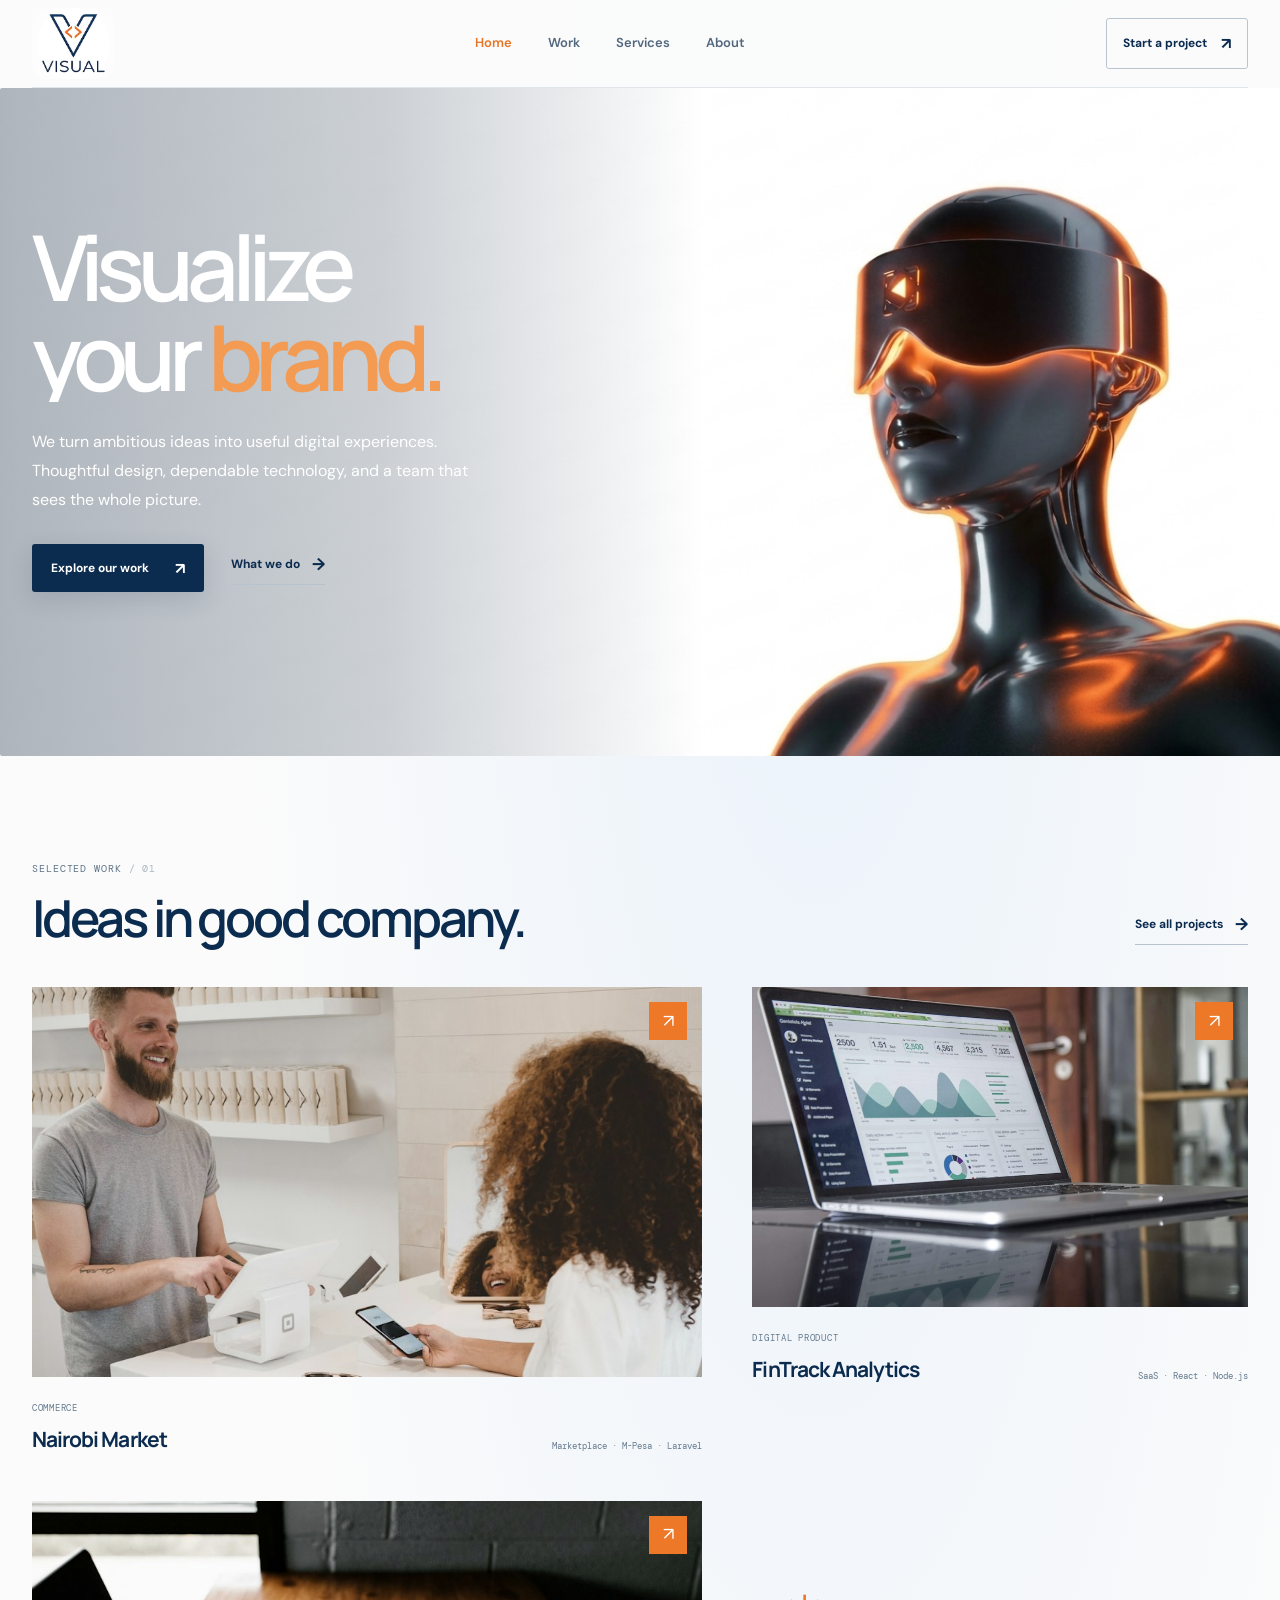
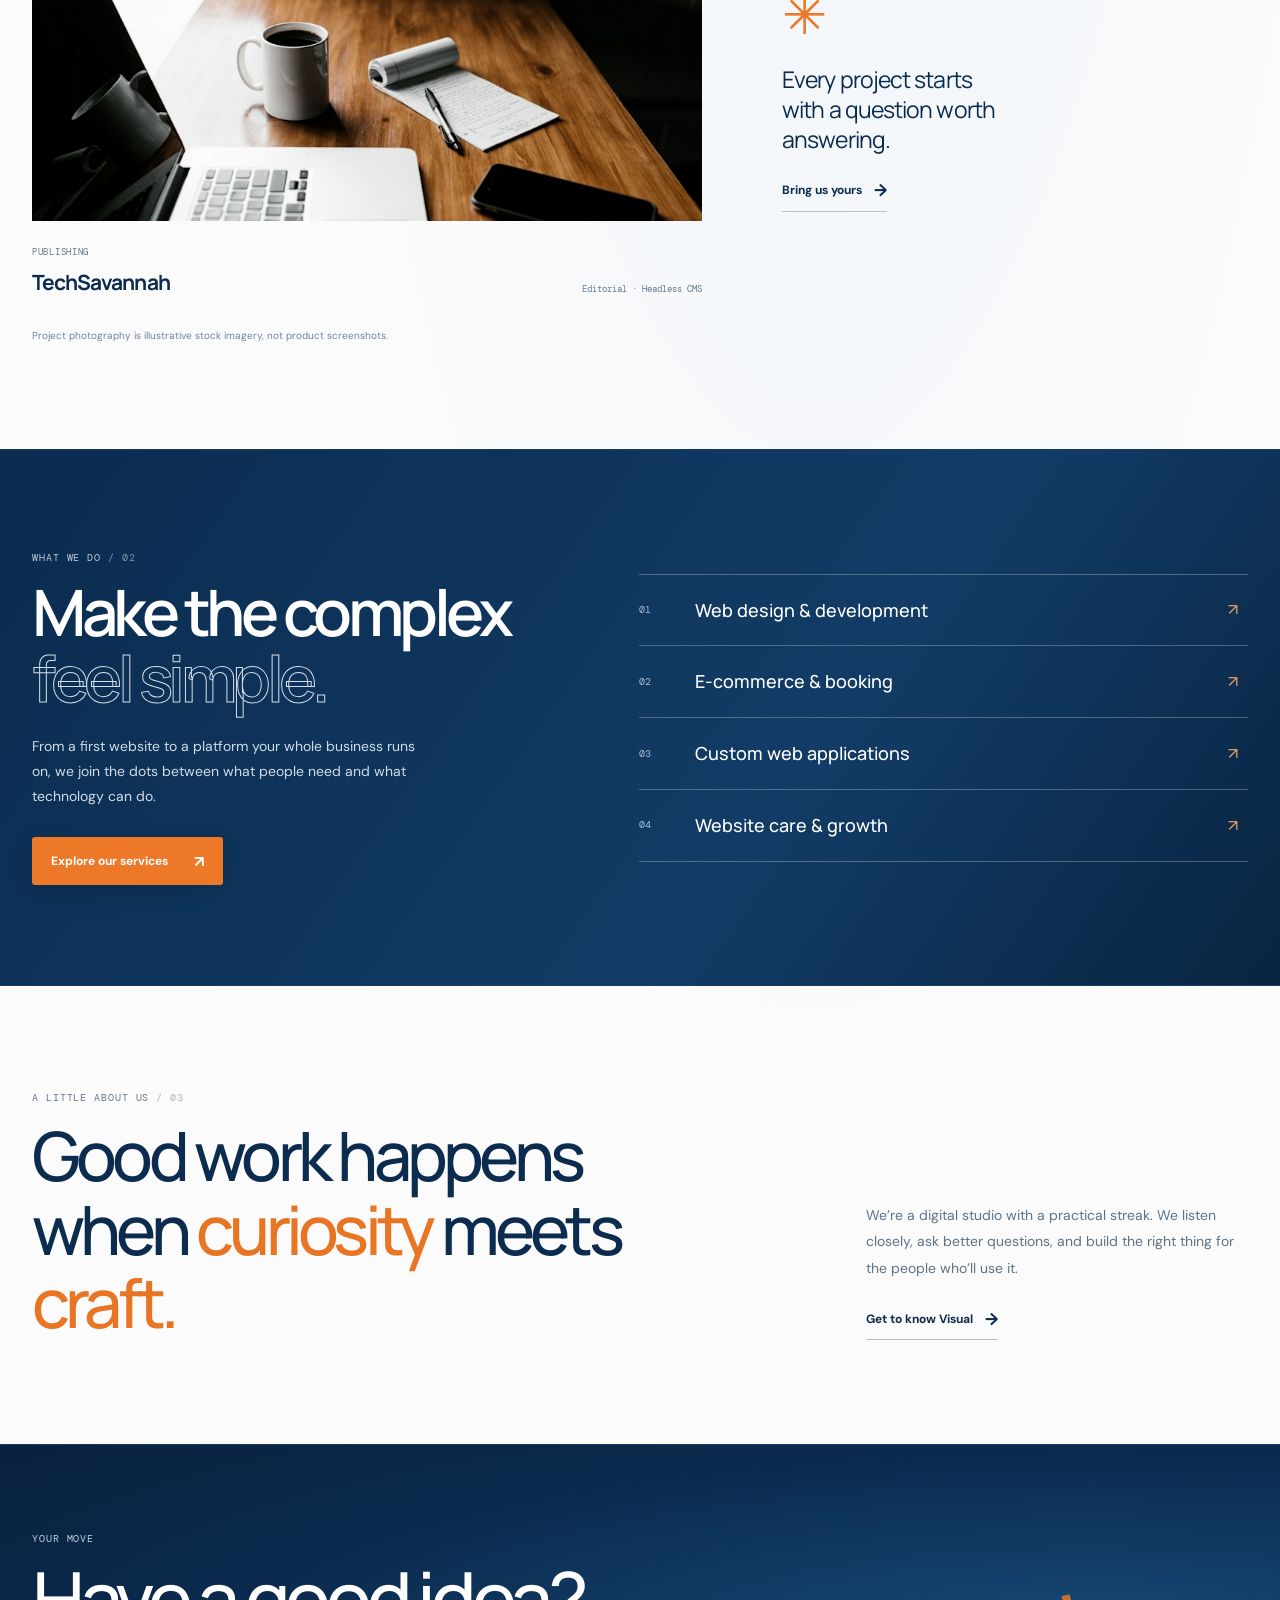
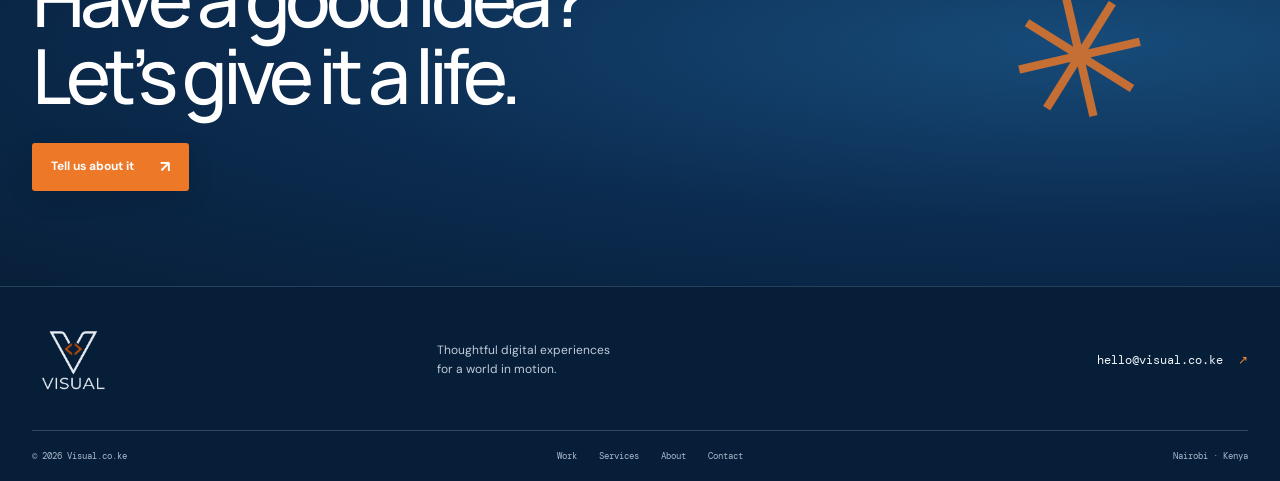
==== commit ce5d3beb: "animattion" ====
--- a/index.html
+++ b/index.html
@@ -8,7 +8,7 @@
   <link rel="preconnect" href="https://fonts.googleapis.com">
   <link rel="preconnect" href="https://fonts.gstatic.com" crossorigin>
   <link href="https://fonts.googleapis.com/css2?family=DM+Mono:wght@400;500&family=DM+Sans:wght@400;500;600;700&family=Manrope:wght@400;500;600;700;800&display=swap" rel="stylesheet">
-  <link rel="stylesheet" href="assets/css/styles.css">
+  <link rel="stylesheet" href="assets/css/styles.css?v=20261012-hero-placement">
 </head>
 <body>
   <a class="skip-link" href="#main">Skip to content</a>
@@ -19,17 +19,24 @@
   </div></header>
   <main id="main">
     <section class="hero wrap">
-      <div class="hero-copy"><p class="kicker"><span class="pulse"></span> Independent digital studio · Nairobi, Kenya</p>
-        <h1>Welcome to<br>the <span class="ink-accent">next web.</span></h1>
+      <div class="hero-copy">
+        <h1 class="hero-title-switch" aria-label="Visualize your brand. Bring ideas to life.">
+          <span class="title-scene title-scene-first" aria-hidden="true">
+            <span class="title-slice title-slice-top">Visualize<br>your <span class="ink-accent">brand.</span></span>
+            <span class="title-slice title-slice-bottom">Visualize<br>your <span class="ink-accent">brand.</span></span>
+          </span>
+          <span class="title-scene title-scene-second" aria-hidden="true">
+            <span class="title-slice title-slice-top">Bring ideas<br>to <span class="ink-accent">life.</span></span>
+            <span class="title-slice title-slice-bottom">Bring ideas<br>to <span class="ink-accent">life.</span></span>
+          </span>
+        </h1>
         <p class="hero-lede">We turn ambitious ideas into useful digital experiences. Thoughtful design, dependable technology, and a team that sees the whole picture.</p>
         <div class="button-row"><a class="button button-dark" href="work.html">Explore our work <span>↗</span></a><a class="text-link" href="services.html">What we do <span>→</span></a></div>
-        <div class="hero-note"><span class="note-line"></span><span>Built for people.<br>Made for what’s next.</span></div>
       </div>
       <div class="hero-art">
-        <img src="assets/images/Firefly.png" alt="Futuristic figure wearing a virtual reality headset, illuminated with warm orange light" width="1365" height="768">
+        <img src="assets/images/aawh.jpeg" alt="Futuristic figure wearing a virtual reality headset, illuminated with warm orange light" width="1365" height="768">
       </div>
     </section>
-    <section class="proof-band"><div class="wrap proof-inner"><p>We bring the right things together</p><div><span>Strategy</span><b>+</b><span>Design</span><b>+</b><span>Technology</span></div><p class="proof-right">For a digital world<br>that keeps moving.</p></div></section>
     <section class="section wrap section-work">
       <div class="section-top"><div><p class="eyebrow">Selected work <span> / 01</span></p><h2>Ideas in good company.</h2></div><a class="text-link" href="work.html">See all projects <span>→</span></a></div>
       <div class="feature-grid">
--- a/assets/css/styles.css
+++ b/assets/css/styles.css
@@ -104,6 +104,7 @@
 @media(max-width:650px){.hero-art{height:320px;min-height:320px;width:calc(100% + max(19px,calc(50vw - 620px)));margin-right:min(-19px,calc(620px - 50vw))}.hero-art>img{height:120%;inset:auto 0 0 auto}}
 
 /* Responsive layout refinements across every page */
+.hero-copy{padding:0}
 @media(min-width:1500px){
   :root{--max:1440px}
   .wrap{width:min(var(--max),calc(100% - 120px))}
@@ -243,3 +244,100 @@
   .footer-top{grid-template-columns:1fr}
   .footer-contact{justify-self:start}
 }
+@media(max-width:650px){
+  .hero{grid-template-columns:minmax(0,1.15fr) minmax(0,.85fr);align-items:start;gap:0;padding-top:34px;padding-bottom:42px}
+  .hero-copy{display:contents}
+  .hero-copy .kicker{font-size:8px;line-height:1.45;gap:7px;margin-bottom:14px}
+  .hero h1{grid-column:1/-1;grid-row:1;font-size:clamp(32px,9vw,40px);line-height:1.03;letter-spacing:-.075em}
+  .hero-lede{grid-column:1;grid-row:2;font-size:10px;line-height:1.55;margin:13px 7px 17px 0}
+  .button-row{grid-column:1/-1;grid-row:3;align-items:flex-start;flex-direction:column;gap:13px}
+  .hero .button{min-height:36px;padding:0 10px;gap:10px;font-size:9px}
+  .hero .text-link{font-size:9px;gap:8px}
+  .hero-note{font-size:7px;gap:7px;line-height:1.5}
+  .hero-art{grid-column:2;grid-row:2;overflow:hidden;width:calc(100% + max(19px,calc(50vw - 620px)));height:clamp(230px,65vw,290px);min-height:clamp(230px,65vw,290px);margin-right:min(-19px,calc(620px - 50vw));margin-top:0;align-self:start}
+  .hero-art>img{width:auto;height:100%;inset:0 0 auto auto;object-fit:contain;object-position:right top}
+}
+@media(max-width:390px){
+  .hero{grid-template-columns:minmax(0,1.18fr) minmax(0,.82fr)}
+  .hero h1{font-size:clamp(30px,8.5vw,34px)}
+  .hero-lede{font-size:9px}
+  .hero-art{height:275px;min-height:275px;width:calc(100% + 16px);margin-right:-16px}
+  .hero-art>img{width:auto;height:100%;inset:0 0 auto auto;object-position:right top}
+}
+@media(min-width:651px) and (max-width:900px){
+  .hero{grid-template-columns:minmax(0,1.15fr) minmax(0,.85fr);align-items:start;gap:0}
+  .hero-copy{display:contents}
+  .hero h1{grid-column:1/-1;grid-row:1}
+  .hero-lede{grid-column:1;grid-row:2;margin:18px 14px 20px 0}
+  .hero-art{grid-column:2;grid-row:2;overflow:hidden;width:calc(100% + 22px);height:clamp(260px,38vw,340px);min-height:clamp(260px,38vw,340px);margin:0 -22px 0 0;align-self:start}
+  .hero-art>img{width:auto;height:100%;inset:0 0 auto auto;object-position:right top}
+  .button-row{grid-column:1/-1;grid-row:3;align-items:flex-start;flex-direction:column;gap:16px}
+}
+
+/* Keep the hero copy in front of the image at every screen size. */
+.hero{position:relative;display:block;isolation:isolate;overflow:visible}
+.hero-copy{position:relative;z-index:2;display:block;width:min(52%,620px);padding:54px 0 74px}
+.hero h1{color:#fff;text-shadow:none}
+.hero .ink-accent{-webkit-text-fill-color:#f39a53;background:none}
+.hero-lede{color:#fff;text-shadow:none}
+.hero-art{position:absolute;z-index:0;inset:0 auto 0 50%;width:100vw;height:100%;min-height:0;margin:0;transform:translateX(-50%);overflow:hidden;pointer-events:none;isolation:isolate}
+.hero-art>img{position:absolute;z-index:0;inset:0;width:100%;height:100%;max-width:none;object-fit:cover;object-position:right center;transform:none}
+.hero-art:after{display:block;position:absolute;z-index:1;inset:0;content:"";pointer-events:none;background:linear-gradient(90deg,#071c32dc 0%,#071c32b8 42%,#071c3240 78%,#071c3220 100%)}
+@media(max-width:900px){
+  .hero{min-height:600px;padding:54px 0 60px}
+  .hero-copy{width:min(72%,620px);padding:12px 0 74px}
+}
+@media(max-width:650px){
+  .hero{display:block;min-height:0;padding:0 0 42px}
+  .hero-art{position:absolute;left:50%;right:auto;top:0;bottom:0;width:100vw;height:100%;min-height:0;margin:0;transform:translateX(-50%)}
+  .hero-art>img{object-position:right center}
+  .hero-art:after{background:linear-gradient(90deg,#071c32d9 0%,#071c32a8 55%,#071c3240 100%)}
+  .hero-copy{display:block;width:auto;max-width:520px;padding:34px 0 0}
+  .hero h1{font-size:clamp(42px,12vw,64px);margin:0}
+  .hero-lede{width:auto;max-width:390px;margin:22px 0 28px;font-size:15px;line-height:1.65}
+  .button-row{align-items:center;flex-direction:row;gap:16px}
+  .hero .button{min-height:42px;padding:0 14px;gap:14px;font-size:11px}
+  .hero .text-link{font-size:11px}
+  .hero-note{color:#fff}
+}
+.hero-art:after{display:block;background:linear-gradient(90deg,#071c32b8 0%,#071c3275 30%,transparent 55%)}
+
+/* On phones, lead with a full-width hero image before the copy. */
+@media(max-width:650px){
+  .hero{grid-template-columns:1fr;gap:0;padding-top:0}
+  .hero-art{grid-column:1;grid-row:1;z-index:0;width:calc(100% + 38px);height:clamp(350px,100vw,430px);min-height:clamp(350px,100vw,430px);margin:0 -19px 22px;overflow:hidden;isolation:isolate}
+  .hero-art>img{z-index:0;width:100%;height:100%;inset:0;object-fit:cover;object-position:right center}
+  .hero-art:after{display:block;z-index:1;background:linear-gradient(90deg,#071c32b8 0%,#071c325c 65%,#071c3230 100%)}
+  .hero h1{grid-column:1;grid-row:1;z-index:2;align-self:start;margin:22px 0 0 4px;font-size:clamp(38px,11vw,52px);color:#fff;text-shadow:none}
+  .hero-lede{grid-column:1;grid-row:1;z-index:2;align-self:end;width:min(75%,310px);margin:0 0 22px 4px;font-size:13px;line-height:1.55;color:#fff;text-shadow:none}
+  .button-row{grid-column:1;grid-row:2;flex-direction:row;align-items:center;gap:16px}
+  .hero .button{min-height:42px;padding:0 14px;gap:14px;font-size:11px}
+  .hero .text-link{font-size:11px}
+}
+@media(max-width:390px){
+  .hero-art{width:calc(100% + 32px);margin-inline:-16px;height:350px;min-height:350px}
+  .hero-lede{font-size:12px}
+}
+
+/* Three-second split transition for the homepage headline. */
+.hero-title-switch{position:relative;min-height:1.98em;isolation:isolate}
+.title-scene{position:absolute;inset:0;display:block;overflow:visible}
+.title-scene-second{visibility:hidden;animation:title-scene-two 21s infinite}
+.title-scene-first{animation:title-scene-one 21s infinite}
+.title-slice{position:absolute;inset:0;display:block;line-height:inherit;white-space:nowrap;will-change:transform,opacity,clip-path}
+.title-slice-top{clip-path:inset(0 0 50% 0);animation:title-slice-top 21s infinite}
+.title-slice-bottom{clip-path:inset(50% 0 0 0);animation:title-slice-bottom 21s infinite}
+.title-scene-second .title-slice-top{animation-name:title-next-top}
+.title-scene-second .title-slice-bottom{animation-name:title-next-bottom}
+@keyframes title-scene-one{0%,49%,98%,100%{visibility:visible}50%,97%{visibility:hidden}}
+@keyframes title-scene-two{0%,48%,99%,100%{visibility:hidden}49%,98%{visibility:visible}}
+@keyframes title-slice-top{0%,47%,99%,100%{opacity:1;transform:translateY(0)}49%,97%{opacity:0;transform:translateY(48%)}}
+@keyframes title-slice-bottom{0%,47%,99%,100%{opacity:1;transform:translateY(0)}49%,97%{opacity:0;transform:translateY(-48%)}}
+@keyframes title-next-top{0%,48%,98%,100%{opacity:0;transform:translateY(48%)}50%,96%{opacity:1;transform:translateY(0)}}
+@keyframes title-next-bottom{0%,48%,98%,100%{opacity:0;transform:translateY(-48%)}50%,96%{opacity:1;transform:translateY(0)}}
+@media(prefers-reduced-motion:reduce){
+  .title-scene,.title-slice{animation:none!important;will-change:auto}
+  .title-scene-first{visibility:visible}
+  .title-scene-second{visibility:hidden}
+  .title-slice{opacity:1;transform:none}
+}
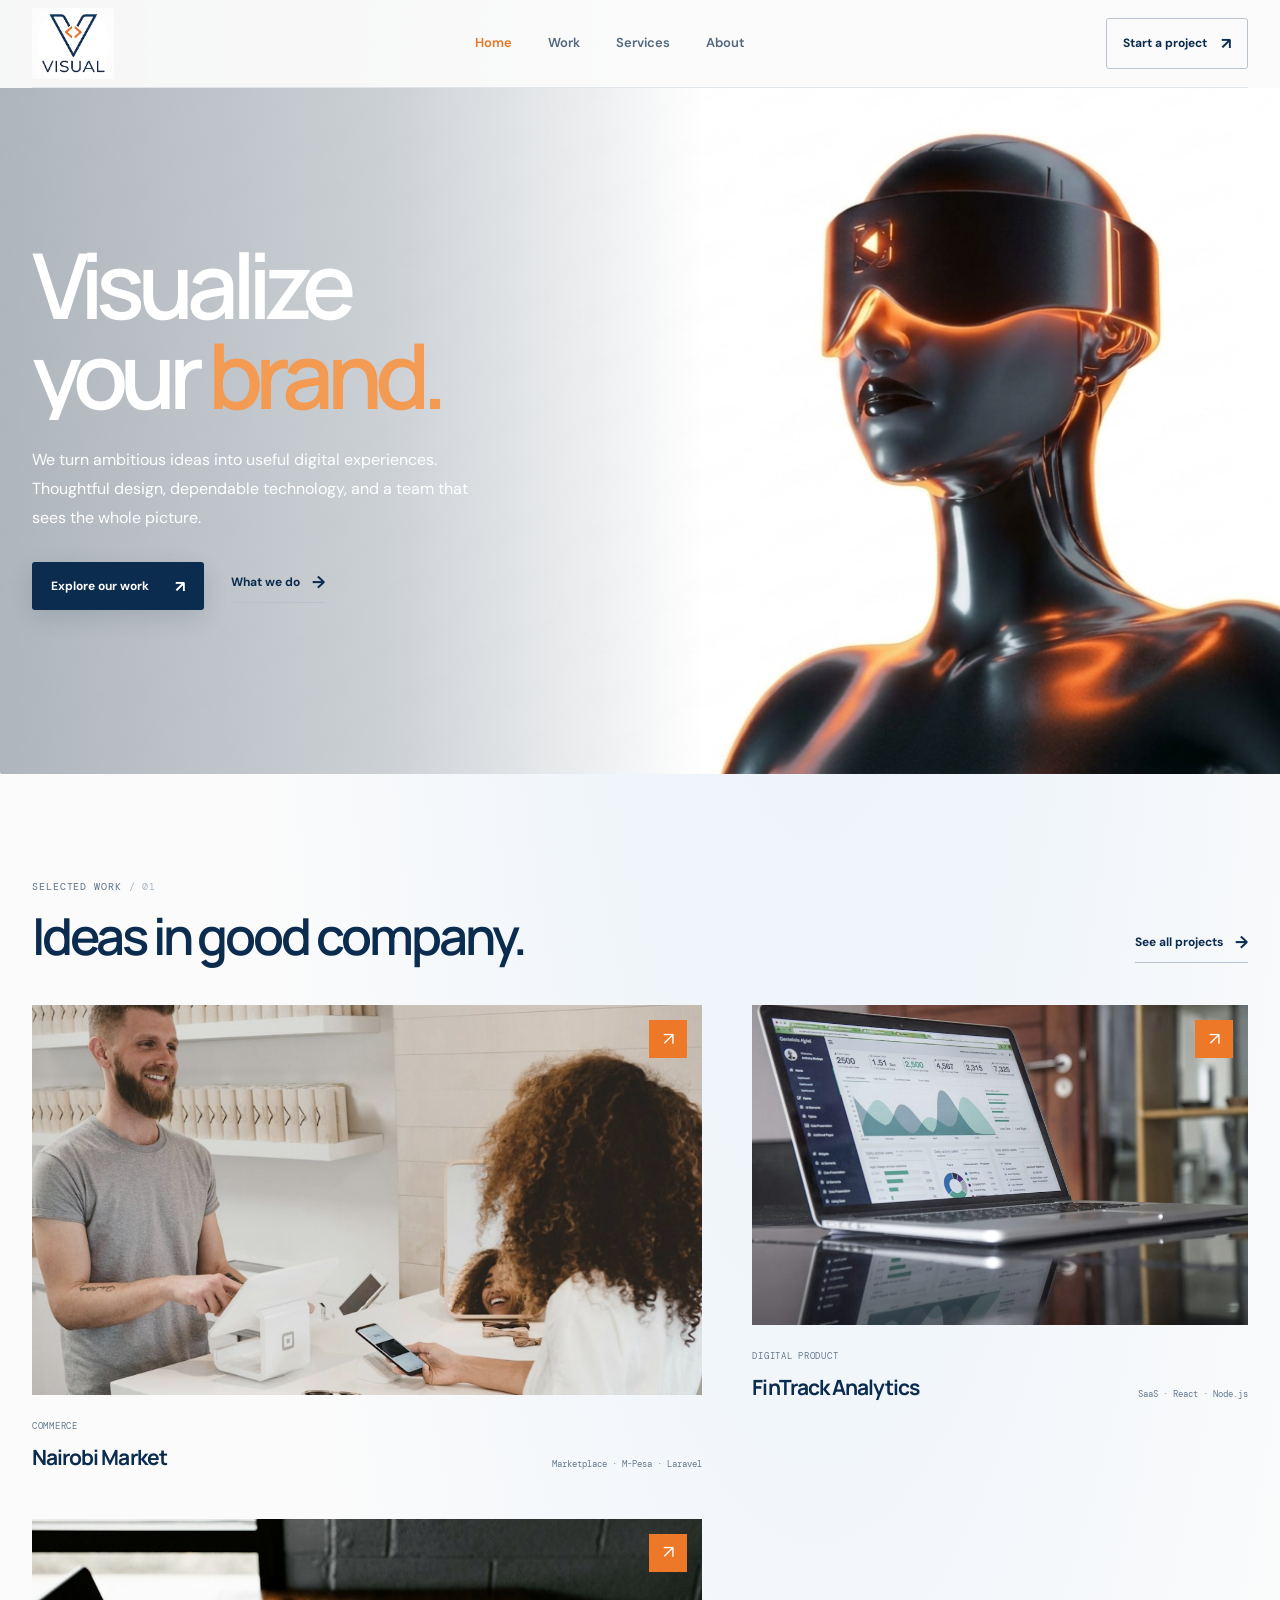
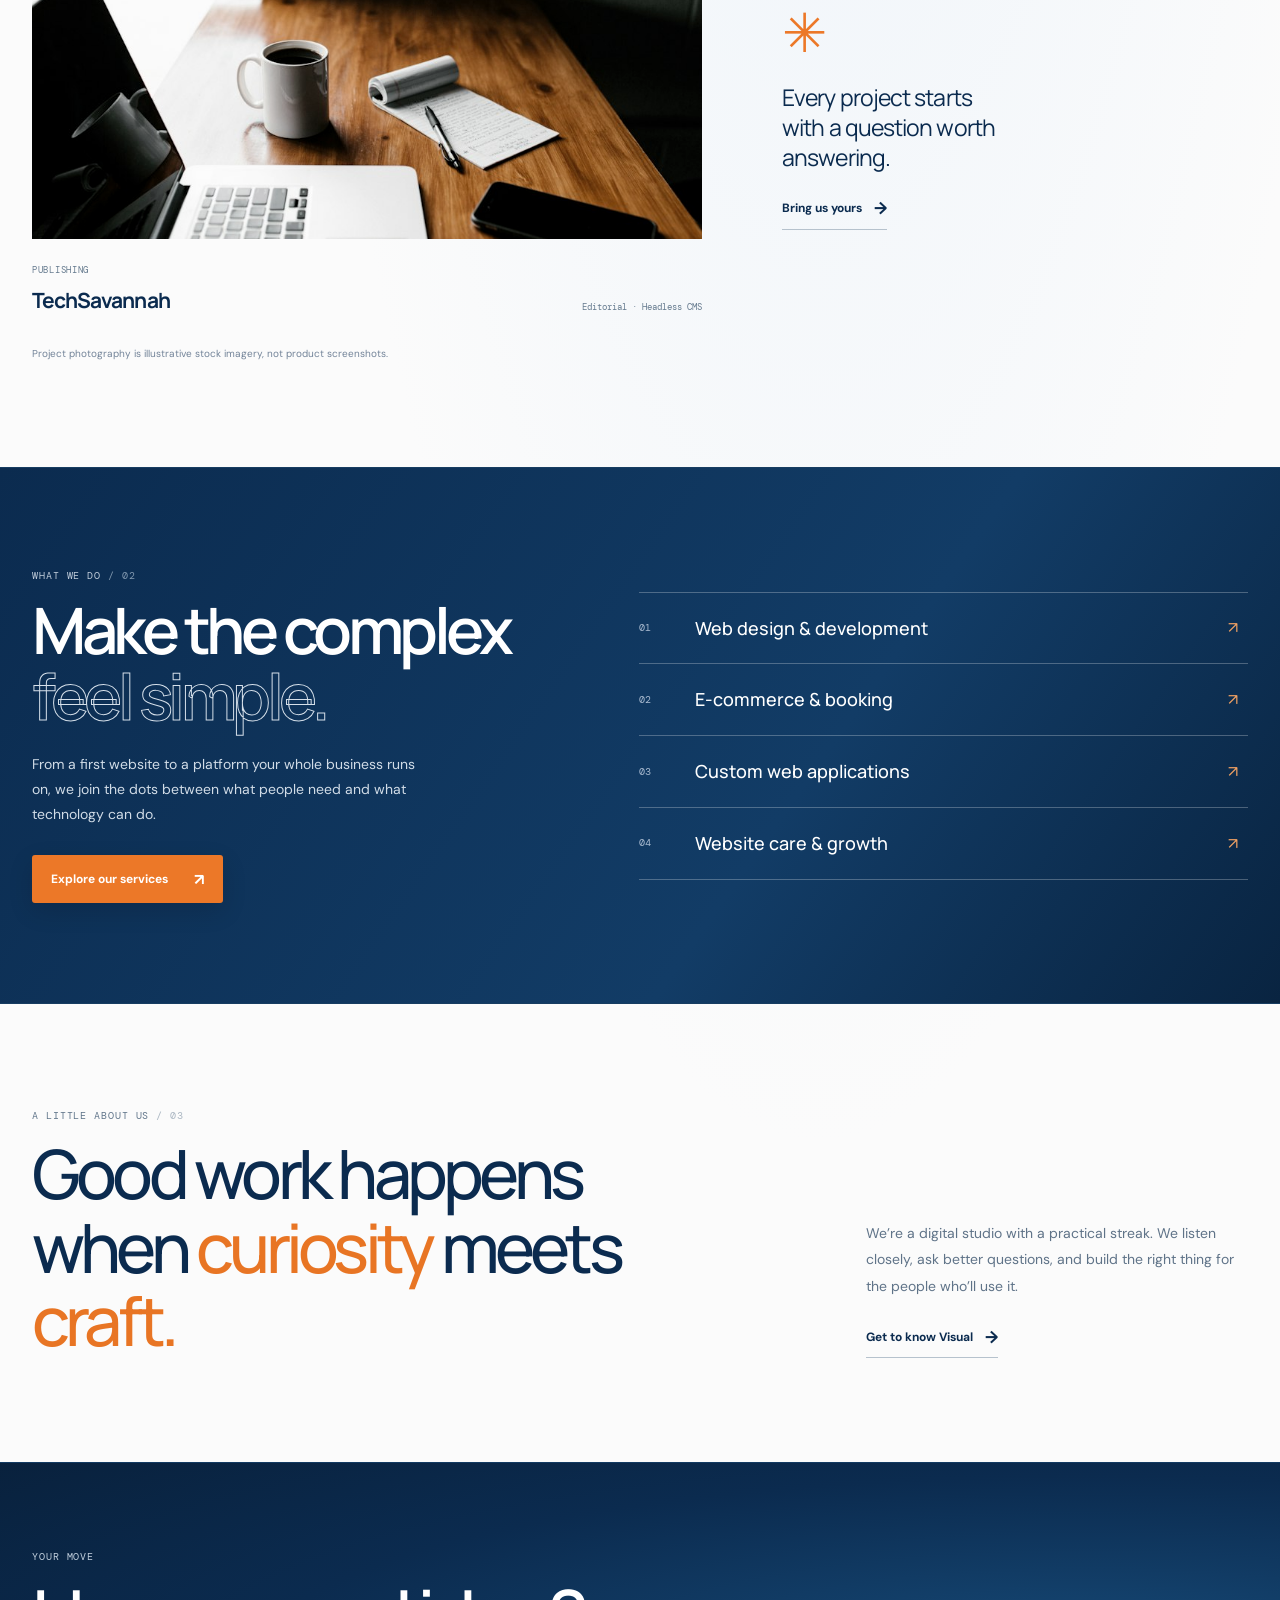
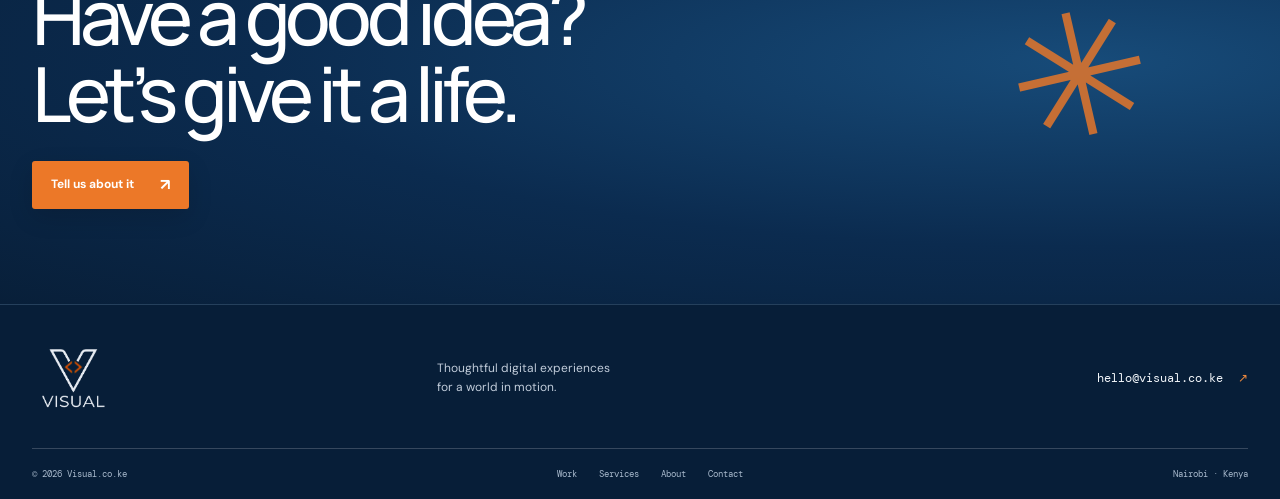
==== commit fdb86719: "rebrand and design" ====
--- a/index.html
+++ b/index.html
@@ -8,13 +8,394 @@
   <link rel="preconnect" href="https://fonts.googleapis.com">
   <link rel="preconnect" href="https://fonts.gstatic.com" crossorigin>
   <link href="https://fonts.googleapis.com/css2?family=DM+Mono:wght@400;500&family=DM+Sans:wght@400;500;600;700&family=Manrope:wght@400;500;600;700;800&display=swap" rel="stylesheet">
-  <link rel="stylesheet" href="assets/css/styles.css?v=20261012-hero-placement">
+  <style>
+:root{--paper:#f5f4ef;--white:#fffefa;--ink:#172520;--muted:#68736c;--line:#d9ddd5;--green:#294b3a;--lime:#d5f16a;--orange:#f2784b;--serif:'Manrope',sans-serif;--sans:'DM Sans',sans-serif;--mono:'DM Mono',monospace;--max:1240px}
+*{box-sizing:border-box}html{scroll-behavior:smooth;scroll-padding-top:90px}body{margin:0;background:var(--paper);color:var(--ink);font-family:var(--sans);font-size:16px;line-height:1.6;-webkit-font-smoothing:antialiased}img{display:block;max-width:100%}a{color:inherit;text-decoration:none}button,input,select,textarea{font:inherit}::selection{background:var(--lime);color:var(--ink)}.wrap{width:min(var(--max),calc(100% - 64px));margin-inline:auto}.skip-link{position:absolute;z-index:20;left:18px;top:12px;transform:translateY(-160%);padding:12px 18px;background:var(--ink);color:white}.skip-link:focus{transform:translateY(0)}
+.site-header{position:relative;z-index:5;background:var(--paper)}.nav-wrap{min-height:88px;display:flex;align-items:center;justify-content:space-between;border-bottom:1px solid var(--line)}.brand{display:inline-flex;align-items:center;gap:10px;font-family:var(--serif);font-weight:800;font-size:20px;letter-spacing:-1px}.brand-mark{display:grid;place-items:center;width:36px;height:36px;border-radius:50%;background:var(--orange);color:white;font-size:20px;letter-spacing:-2px}.brand-domain{color:#778078;font-weight:500}.main-nav{display:flex;gap:36px;font-size:13px;font-weight:600;color:#4d5a52}.main-nav a{padding:8px 0;transition:color .2s}.main-nav a:hover,.main-nav a[aria-current=page]{color:var(--orange)}.nav-cta{display:inline-flex;align-items:center;gap:14px;padding:12px 16px;border:1px solid #aab2a8;border-radius:3px;font-size:12px;font-weight:700;transition:background .2s,color .2s,border-color .2s}.nav-cta span{font-size:16px}.nav-cta:hover{background:var(--ink);color:white;border-color:var(--ink)}
+.hero{display:grid;grid-template-columns:.94fr 1.06fr;gap:7%;align-items:center;padding-top:70px;padding-bottom:96px;min-height:630px}.hero-copy{position:relative;padding:22px 0 74px}.kicker,.eyebrow{font-family:var(--mono);font-size:10px;letter-spacing:.09em;text-transform:uppercase;color:#69746d}.kicker{display:flex;align-items:center;gap:10px;margin:0 0 24px}.pulse{display:inline-block;width:8px;height:8px;background:var(--orange);border-radius:50%;box-shadow:0 0 0 4px #f2784b20}.hero h1,.page-hero h1,.thanks h1{font-family:var(--serif);font-weight:600;font-size:clamp(54px,7.1vw,94px);line-height:.99;letter-spacing:-.075em;margin:0;color:var(--ink)}.ink-accent{color:var(--green)}.hero-lede{max-width:460px;margin:26px 0 30px;color:#657168;font-size:16px;line-height:1.8}.button-row{display:flex;align-items:center;gap:27px}.button{display:inline-flex;justify-content:center;align-items:center;gap:26px;min-height:48px;padding:0 19px;border:0;border-radius:3px;font-size:12px;font-weight:700;transition:transform .2s,background .2s}.button:hover{transform:translateY(-2px)}.button span{font-size:16px}.button-dark{background:var(--ink);color:white}.button-dark:hover{background:var(--green)}.button-lime{background:var(--lime);color:var(--ink)}.button-lime:hover{background:#e1ff7c}.text-link{display:inline-flex;align-items:center;gap:12px;font-size:12px;font-weight:700;border-bottom:1px solid #89948b;padding:0 0 6px;transition:gap .2s,color .2s}.text-link:hover{gap:18px;color:var(--green)}.text-link span{font-size:17px}.hero-note{position:absolute;left:0;bottom:0;display:flex;gap:12px;align-items:center;font-family:var(--mono);font-size:9px;line-height:1.7;color:#717d74;text-transform:uppercase;letter-spacing:.04em}.note-line{height:1px;width:31px;background:var(--orange)}
+.hero-art{position:relative;min-width:0}.hero-art>img{width:100%;height:470px;object-fit:cover;border-radius:2px 100px 2px 2px;filter:saturate(.8)}.hero-art:after{content:"";position:absolute;inset:0;border-radius:2px 100px 2px 2px;background:linear-gradient(135deg,#264d3b1c,transparent 58%);pointer-events:none}.art-stamp{position:absolute;z-index:1;left:-49px;top:54px;width:146px;height:146px;background:var(--lime);border-radius:50%;display:flex;flex-direction:column;justify-content:center;padding:20px 23px;transform:rotate(-9deg);font-family:var(--mono);font-size:9px;line-height:1.4;text-transform:uppercase}.art-stamp strong{font-family:var(--serif);font-size:13px;line-height:1.1;margin-top:7px;letter-spacing:.02em}.art-stamp i{position:absolute;right:19px;bottom:18px;font-style:normal;font-size:15px}.art-caption{position:absolute;z-index:1;left:22px;bottom:22px;display:flex;align-items:center;gap:11px;background:var(--white);padding:12px 15px;font-size:10px;font-weight:700}.art-index{position:absolute;right:0;top:-26px;font-family:var(--mono);font-size:9px;color:#79847b}
+.proof-band{background:#e9ebe3;border-block:1px solid #dce0d6}.proof-inner{min-height:92px;display:grid;grid-template-columns:1fr 2fr 1fr;align-items:center;gap:20px}.proof-inner p{font-family:var(--mono);font-size:9px;text-transform:uppercase;letter-spacing:.08em;color:#68736b}.proof-inner>div{display:flex;align-items:center;justify-content:center;gap:25px;font-family:var(--serif);font-size:17px;font-weight:700}.proof-inner b{color:var(--orange);font-family:var(--sans);font-size:18px}.proof-inner .proof-right{text-align:right}
+.section{padding-block:105px 95px}.section-top{display:flex;align-items:flex-end;justify-content:space-between;gap:30px;margin-bottom:42px}.eyebrow{margin:0 0 13px}.eyebrow span{color:#abb3a9}.section-top h2,.process-section h2,.values-section h2{font-family:var(--serif);font-size:clamp(34px,4vw,51px);line-height:1.08;letter-spacing:-.06em;font-weight:600;margin:0}.feature-grid{display:grid;grid-template-columns:1.15fr .85fr;column-gap:50px;row-gap:44px;align-items:start}.feature-card{display:block;min-width:0}.feature-image{position:relative;overflow:hidden;background:#e0e3da}.feature-image img{width:100%;height:320px;object-fit:cover;transition:transform .6s cubic-bezier(.2,.7,.2,1);filter:saturate(.84)}.feature-card:hover img,.portfolio-item:hover img{transform:scale(1.035)}.feature-large .feature-image img{height:390px}.image-arrow{position:absolute;right:15px;top:15px;width:38px;height:38px;display:grid;place-items:center;background:var(--lime);font-size:18px;transition:transform .2s}.feature-card:hover .image-arrow,.portfolio-image:hover .image-arrow{transform:rotate(45deg)}.feature-meta{display:flex;justify-content:space-between;align-items:flex-end;gap:14px;padding-top:16px}.tag{font-family:var(--mono);font-size:9px;color:#79847b;text-transform:uppercase;letter-spacing:.08em}.feature-meta h3{font-family:var(--serif);font-size:21px;letter-spacing:-.045em;margin:4px 0 0}.feature-meta>p{font-family:var(--mono);font-size:9px;color:#778078;margin:0 0 3px;text-align:right}.work-aside{align-self:center;padding:35px 6%}.big-asterisk{display:block;color:var(--orange);font-size:54px;line-height:1}.work-aside p{max-width:220px;font-family:var(--serif);font-size:23px;line-height:1.3;letter-spacing:-.04em;margin:22px 0}.image-disclaimer{font-size:10px;color:#7e877f;margin-top:28px}.services-teaser{background:var(--green);color:white;padding:100px 0}.teaser-grid{display:grid;grid-template-columns:.9fr 1.1fr;gap:9%;align-items:center}.services-teaser .eyebrow{color:#bec9bc}.services-teaser .eyebrow span{color:#87998a}.teaser-grid h2{font-family:var(--serif);font-size:clamp(42px,5vw,65px);line-height:1.04;letter-spacing:-.07em;font-weight:600;margin:0 0 22px}.outline-text{color:transparent;-webkit-text-stroke:1px #c9d4c6}.body-copy{max-width:390px;color:#d1d9d1;font-size:14px;line-height:1.8;margin:0 0 28px}.teaser-list{border-top:1px solid #ffffff3b}.teaser-list a{display:grid;grid-template-columns:44px 1fr 20px;gap:12px;align-items:center;border-bottom:1px solid #ffffff3b;padding:21px 0;transition:padding .2s}.teaser-list a:hover{padding-inline:8px}.teaser-list span{font-family:var(--mono);font-size:10px;color:#c0cbbf}.teaser-list strong{font-family:var(--serif);font-size:18px;font-weight:500}.teaser-list i{font-style:normal;color:var(--lime)}
+.manifesto{padding-block:104px}.manifesto-grid{display:grid;grid-template-columns:1.1fr .6fr;gap:11%;align-items:end}.manifesto h2{font-family:var(--serif);font-size:clamp(39px,5.5vw,68px);line-height:1.08;letter-spacing:-.07em;font-weight:500;margin:0}.manifesto h2 span{color:var(--green)}.manifesto-grid>div p{font-size:14px;color:#6d786f;line-height:1.9;margin:0 0 23px}.cta-block{background:var(--ink);color:white;overflow:hidden}.cta-inner{position:relative;padding-block:86px 95px}.cta-inner .eyebrow{color:#bdc8bd}.cta-inner h2{font-family:var(--serif);font-size:clamp(42px,6vw,76px);letter-spacing:-.07em;line-height:1.02;font-weight:500;margin:0 0 28px}.cta-doodle{position:absolute;right:8%;top:18%;font-size:170px;color:#f2784b;opacity:.9;transform:rotate(-13deg)}.site-footer{background:#111c18;color:#e9eee8;padding:38px 0 18px}.footer-top{display:grid;grid-template-columns:1fr 1fr 1fr;align-items:center;padding-bottom:34px;border-bottom:1px solid #ffffff30}.brand-light .brand-domain{color:#9da99e}.brand-light .brand-mark{background:var(--orange)}.footer-top>p{font-size:12px;color:#b7c1b7;line-height:1.6}.footer-contact{justify-self:end;font-family:var(--mono);font-size:12px}.footer-contact span{color:var(--lime);margin-left:8px}.footer-bottom{display:flex;justify-content:space-between;align-items:center;padding-top:18px;font-family:var(--mono);font-size:9px;color:#a2ada2}.footer-bottom nav{display:flex;gap:22px}.footer-bottom a:hover{color:var(--lime)}
+/* Interior pages */
+.page-hero{padding-top:85px;padding-bottom:42px}.page-hero .kicker{margin-bottom:26px}.page-hero h1{font-size:clamp(56px,7.5vw,98px)}.page-hero .hero-lede{max-width:520px;margin-top:25px}.page-hero-foot{display:flex;justify-content:space-between;max-width:760px;margin-top:48px;padding:15px 0;border-top:1px solid var(--line);font-family:var(--mono);font-size:9px;text-transform:uppercase;letter-spacing:.08em;color:#7b867d}.portfolio{padding-top:35px;padding-bottom:25px}.portfolio-item{display:grid;grid-template-columns:1.1fr .9fr;gap:7%;align-items:center;padding:35px 0 75px;scroll-margin-top:30px}.portfolio-item+.portfolio-item{border-top:1px solid var(--line)}.portfolio-offset .portfolio-image{grid-column:2;grid-row:1}.portfolio-offset .portfolio-info{grid-column:1;grid-row:1}.portfolio-image{position:relative;display:block;overflow:hidden;background:#e2e5dc}.portfolio-image img{width:100%;height:370px;object-fit:cover;transition:transform .6s;filter:saturate(.84)}.portfolio-number{position:absolute;left:16px;bottom:14px;color:white;font-family:var(--mono);font-size:10px;text-shadow:0 1px 4px #0008}.portfolio-info h2{font-family:var(--serif);font-size:clamp(31px,4vw,48px);line-height:1.05;letter-spacing:-.065em;margin:5px 0 15px;font-weight:600}.portfolio-info p{max-width:410px;color:#69746c;font-size:14px;line-height:1.8}.portfolio-facts{display:flex;flex-wrap:wrap;gap:8px;margin-top:23px}.portfolio-facts span{border:1px solid #cbd1c7;padding:7px 9px;font-family:var(--mono);font-size:9px;color:#68736b}.portfolio+.image-disclaimer{margin-top:0;margin-bottom:80px}
+.service-details{background:#e9ebe3;margin-top:25px}.service-detail{display:grid;grid-template-columns:60px 1fr .85fr;gap:35px;padding:42px 0 48px;border-bottom:1px solid #cdd3c9}.service-index{font-family:var(--mono);font-size:11px;color:var(--orange);padding-top:8px}.service-detail h2{font-family:var(--serif);font-size:clamp(27px,3.4vw,40px);line-height:1.1;letter-spacing:-.06em;font-weight:600;margin:0 0 15px}.service-intro{max-width:390px;color:#69746c;font-size:13px;line-height:1.8;margin:0}.service-includes{padding-top:6px}.service-includes>p{font-family:var(--serif);font-size:15px;line-height:1.5;max-width:360px;margin:0 0 15px}.service-includes ul{padding:0;margin:0;list-style:none;color:#68736b;font-size:11px}.service-includes li{padding:6px 0 6px 17px;position:relative}.service-includes li:before{content:"↗";position:absolute;left:0;color:var(--orange)}.process-section,.values-section{padding:100px 0}.process-section .section-top,.values-section .section-top{align-items:end}.process-blurb{max-width:320px;color:#748077;font-size:13px;line-height:1.8;margin:0}.process-grid{display:grid;grid-template-columns:repeat(4,1fr);gap:22px;margin-top:51px}.process-grid article{border-top:1px solid #bfc8bd;padding-top:17px}.process-grid article>span{font-family:var(--mono);font-size:10px;color:var(--orange)}.process-grid h3{font-family:var(--serif);font-size:19px;letter-spacing:-.04em;margin:21px 0 7px}.process-grid p,.values-grid p{font-size:12px;line-height:1.8;color:#707b72;margin:0}.about-story{display:grid;grid-template-columns:1fr .87fr;gap:9%;align-items:center;padding-top:22px;padding-bottom:105px}.about-image{position:relative;margin:0}.about-image img{width:100%;height:440px;object-fit:cover;border-radius:1px 82px 1px 1px;filter:saturate(.78)}.about-image figcaption{position:absolute;right:0;bottom:0;background:var(--lime);padding:8px 11px;font-family:var(--mono);font-size:8px;text-transform:uppercase}.story-copy h2{font-family:var(--serif);font-size:clamp(33px,4vw,49px);line-height:1.06;letter-spacing:-.065em;font-weight:600;margin:0 0 20px}.story-copy>p:not(.eyebrow){font-size:13px;line-height:1.9;color:#68736b}.story-copy .text-link{margin-top:10px}.values-section{background:#e9ebe3}.values-grid{display:grid;grid-template-columns:repeat(4,1fr);gap:27px;margin-top:48px}.values-grid article{border-top:1px solid #c4ccc1;padding-top:17px}.value-icon{display:grid;place-items:center;width:34px;height:34px;border:1px solid #aeb9ad;color:var(--green);border-radius:50%;font-size:14px}.values-grid h3{font-family:var(--serif);font-size:18px;line-height:1.2;letter-spacing:-.035em;margin:20px 0 10px}.contact-section{display:grid;grid-template-columns:.75fr 1.25fr;gap:9%;padding-top:28px;padding-bottom:110px}.contact-aside{padding:28px;background:#e9ebe3;align-self:start}.contact-aside h2{font-family:var(--serif);font-size:33px;line-height:1.1;letter-spacing:-.06em;margin:0 0 15px}.contact-aside>p:not(.eyebrow){font-size:13px;color:#69746c;line-height:1.8}.contact-aside ul{list-style:none;padding:12px 0 20px;margin:0}.contact-aside li{position:relative;padding:8px 0 8px 18px;border-bottom:1px solid #d3d8d0;color:#58645b;font-size:11px}.contact-aside li:before{position:absolute;left:0;content:"↗";color:var(--orange)}.contact-direct,.contact-location{display:flex;flex-direction:column;gap:5px;padding-top:16px;border-top:1px solid #cbd2c8;margin-top:14px}.contact-direct span,.contact-location span{font-family:var(--mono);font-size:9px;text-transform:uppercase;color:#7b867d}.contact-direct a{font-size:12px;font-weight:700}.contact-location strong{font-family:var(--serif);font-size:16px}.contact-location small{color:#778078;font-size:10px}.contact-form{display:grid;gap:20px}.form-heading{display:flex;justify-content:space-between;align-items:center;margin:0;padding-bottom:13px;border-bottom:1px solid var(--line);font-family:var(--serif);font-size:20px;font-weight:700;letter-spacing:-.04em}.form-heading span{font-family:var(--mono);font-size:9px;font-weight:400;color:#78837a}.form-row{display:grid;grid-template-columns:1fr 1fr;gap:17px}.contact-form label{display:grid;gap:8px;font-size:10px;font-weight:700;color:#58645b}.contact-form input,.contact-form select,.contact-form textarea{width:100%;min-width:0;border:1px solid #cbd2c8;border-radius:2px;background:#fbfaf6;padding:13px 14px;color:var(--ink);font-size:12px;outline:none;transition:border .2s,box-shadow .2s}.contact-form input::placeholder,.contact-form textarea::placeholder{color:#a0a99f}.contact-form textarea{min-height:145px;resize:vertical}.contact-form input:focus,.contact-form select:focus,.contact-form textarea:focus{border-color:var(--green);box-shadow:0 0 0 3px #294b3a20}.contact-form select:invalid{color:#9ba49b}.form-privacy{font-size:10px;line-height:1.7;color:#838d84;margin:-6px 0 0}.contact-form .button{justify-self:start;cursor:pointer}.thanks{padding-block:120px 150px;min-height:65vh}.thanks h1{font-size:clamp(58px,8vw,100px)}.thanks .hero-lede{margin-bottom:28px}
+@media(max-width:900px){.wrap{width:min(var(--max),calc(100% - 42px))}.hero{gap:5%;padding-top:55px;min-height:560px}.hero-art>img{height:400px}.hero h1{font-size:clamp(54px,8vw,76px)}.art-stamp{left:-25px;width:120px;height:120px}.feature-grid{column-gap:28px}.feature-image img{height:270px}.feature-large .feature-image img{height:330px}.feature-meta{display:block}.feature-meta>p{text-align:left;margin-top:8px}.portfolio-item{gap:5%}.portfolio-image img{height:310px}.about-story{gap:6%}.about-image img{height:390px}.values-grid{grid-template-columns:repeat(2,1fr)}.contact-section{gap:5%}.service-detail{grid-template-columns:43px 1fr .8fr;gap:20px}}
+@media(max-width:650px){html{scroll-padding-top:20px}.wrap{width:calc(100% - 38px)}.nav-wrap{min-height:75px;flex-wrap:wrap;row-gap:0;padding:13px 0}.brand{font-size:18px}.brand-mark{width:32px;height:32px}.main-nav{order:3;width:100%;justify-content:space-between;gap:10px;padding-top:12px;font-size:11px}.nav-cta{padding:9px 11px;font-size:10px;gap:8px}.hero{display:flex;flex-direction:column;align-items:stretch;gap:45px;padding-top:45px;padding-bottom:65px}.hero-copy{padding:0 0 54px}.hero h1,.page-hero h1{font-size:clamp(53px,15vw,78px)}.hero-lede{font-size:14px;line-height:1.75}.hero-art{margin-left:19px}.hero-art>img{height:315px;border-top-right-radius:70px}.art-stamp{top:-25px;left:-20px;width:105px;height:105px;padding:16px}.art-stamp strong{font-size:11px}.art-caption{left:10px;bottom:10px;padding:10px;font-size:8px}.proof-inner{grid-template-columns:1fr 1fr;gap:5px;padding:18px 0}.proof-inner>p{font-size:8px}.proof-inner>div{grid-column:1/-1;grid-row:2;gap:19px;font-size:15px;justify-content:flex-start}.proof-inner .proof-right{text-align:right}.section{padding-block:70px}.section-top{align-items:flex-start;flex-direction:column;margin-bottom:28px;gap:20px}.section-top h2,.process-section h2,.values-section h2{font-size:37px}.feature-grid{grid-template-columns:1fr;row-gap:27px}.feature-large .feature-image img,.feature-image img{height:250px}.feature-meta{display:flex}.feature-meta h3{font-size:18px}.feature-meta>p{font-size:8px;text-align:right}.work-aside{padding:4px 0 0}.work-aside p{font-size:21px;margin:12px 0}.big-asterisk{font-size:38px}.services-teaser{padding:70px 0}.teaser-grid{grid-template-columns:1fr;gap:44px}.teaser-grid h2{font-size:48px}.teaser-list strong{font-size:16px}.manifesto{padding-block:72px}.manifesto-grid{grid-template-columns:1fr;gap:25px}.manifesto h2{font-size:43px}.cta-inner{padding-block:70px}.cta-inner h2{font-size:48px;max-width:440px}.cta-doodle{right:-18px;top:30%;font-size:95px;opacity:.35}.footer-top{grid-template-columns:1fr 1fr;gap:16px}.footer-top>p{grid-column:1/-1;grid-row:2;margin:0}.footer-contact{font-size:10px}.footer-bottom{flex-wrap:wrap;gap:15px}.footer-bottom nav{order:3;width:100%;flex-wrap:wrap;gap:17px}.page-hero{padding-top:58px;padding-bottom:30px}.page-hero .hero-lede{font-size:14px}.page-hero-foot{margin-top:32px;font-size:8px;gap:10px}.portfolio{padding-top:15px}.portfolio-item,.portfolio-offset{display:flex;flex-direction:column;align-items:stretch;gap:19px;padding:26px 0 45px}.portfolio-image img{height:250px}.portfolio-info h2{font-size:36px}.portfolio-info p{margin:8px 0}.portfolio+.image-disclaimer{margin-bottom:55px}.service-detail{grid-template-columns:32px 1fr;gap:8px 12px;padding:28px 0}.service-detail h2{font-size:30px}.service-includes{grid-column:2;padding-top:6px}.process-section,.values-section{padding:70px 0}.process-section .section-top,.values-section .section-top{align-items:flex-start}.process-grid{grid-template-columns:1fr 1fr;gap:25px 17px;margin-top:32px}.process-grid h3{font-size:17px;margin-top:13px}.about-story{grid-template-columns:1fr;gap:30px;padding-top:12px;padding-bottom:72px}.about-image img{height:310px}.story-copy h2{font-size:37px}.values-grid{grid-template-columns:1fr 1fr;gap:25px 17px;margin-top:32px}.values-grid h3{font-size:16px}.contact-section{grid-template-columns:1fr;gap:25px;padding-top:12px;padding-bottom:70px}.contact-aside{padding:23px}.form-row{grid-template-columns:1fr;gap:20px}.form-heading{font-size:17px}.thanks{padding-block:90px 100px;min-height:60vh}}
+@media(prefers-reduced-motion:reduce){*,*::before,*::after{scroll-behavior:auto!important;transition:none!important}}
+
+/* Web3 inspired visual direction */
+:root{--paper:#03060d;--white:#0b1220;--ink:#f4f7fc;--muted:#9ba8bc;--line:#1a2638;--green:#0d1a2d;--lime:#159aff;--orange:#00c7f5}
+body{background:radial-gradient(ellipse at 60% 0%,#0a1d37 0,transparent 36rem),var(--paper);color:var(--ink)}
+.site-header{background:rgba(3,6,13,.9);backdrop-filter:blur(16px)}
+.nav-wrap{border-color:var(--line)}
+.brand-domain{color:#8a9ab1}
+.brand-mark{background:linear-gradient(135deg,#22c5ff,#1464ff);color:white;box-shadow:0 0 24px #167dff42}
+.main-nav{color:#b3c0d1}.main-nav a:hover,.main-nav a[aria-current=page]{color:#3aaeff}
+.nav-cta{border-color:#34445b;color:#eaf2fc}.nav-cta:hover{background:#126ee7;border-color:#126ee7;color:white}
+.hero{min-height:660px;padding-top:80px;padding-bottom:90px;gap:6%}
+.kicker,.eyebrow{color:#91a3bb}.eyebrow span{color:#53637a}.pulse{background:#13bdf7;box-shadow:0 0 0 4px #13bdf724,0 0 18px #14bbff}
+.hero h1,.page-hero h1,.thanks h1{color:#f6f8fd;letter-spacing:-.08em}
+.ink-accent{color:#238cff;background:linear-gradient(100deg,#29ccff,#1675ff 75%);-webkit-background-clip:text;background-clip:text;-webkit-text-fill-color:transparent}
+.hero-lede{color:#a3b0c2}
+.button-dark{background:#167ff2;color:white;box-shadow:0 7px 26px #056de333}.button-dark:hover{background:#2797ff}
+.text-link{border-color:#38495e;color:#e6edf7}.text-link:hover{color:#40baff}
+.hero-note{color:#8495ad}.note-line{background:#19a5ff}
+.hero-art{isolation:isolate;min-height:470px;background:radial-gradient(ellipse at 70% 60%,#063e7b 0,#07162b 47%,transparent 75%)}
+.hero-art>img{position:absolute;inset:0;width:100%;height:100%;object-fit:cover;object-position:right center;border-radius:2px 96px 2px 2px;filter:saturate(1.12) contrast(1.06);mask-image:linear-gradient(90deg,transparent 31%,#000 42%);-webkit-mask-image:linear-gradient(90deg,transparent 31%,#000 42%)}
+.hero-art:after{z-index:0;opacity:.45;background:linear-gradient(90deg,var(--paper) 2%,transparent 65%),linear-gradient(0deg,#03060d88,transparent 43%)}
+.art-caption{background:#0b1729e8;color:#d9eaff;border:1px solid #2b4969}.art-caption .pulse{background:#27b9ff}.art-index{color:#69809d;z-index:1}
+.proof-band{background:#080f1b;border-color:#1a2638}.proof-inner p{color:#8495ad}.proof-inner>div{color:#e3eaf5}.proof-inner b{color:#20b9ff}
+.section-top h2,.process-section h2,.values-section h2{color:#f3f6fb}
+.tag,.feature-meta>p{color:#94a5bc}.feature-image{background:#0d1b2d}.feature-image img,.portfolio-image img{filter:saturate(.9) contrast(1.06)}.image-arrow{background:#138ef4;color:#fff}
+.feature-meta h3{color:#f1f5fc}.work-aside p{color:#e8effa}.big-asterisk{color:#20b7ff}.image-disclaimer{color:#8392a8}
+.services-teaser{background:linear-gradient(125deg,#071426,#0b1c35 62%,#07101f);border-block:1px solid #14253d}.services-teaser .eyebrow{color:#93a9c5}.services-teaser .eyebrow span{color:#536b8a}.outline-text{-webkit-text-stroke-color:#4373a8}.body-copy{color:#a5b3c7}.button-lime{background:#168bfa;color:white;box-shadow:0 8px 30px #137de633}.button-lime:hover{background:#35a5ff}.teaser-list{border-color:#263850}.teaser-list a{border-color:#263850}.teaser-list span{color:#8da2be}.teaser-list i{color:#31baff}
+.manifesto h2{color:#f1f5fc}.manifesto h2 span{color:#3fa9ff}.manifesto-grid>div p{color:#9ba9bc}
+.cta-block{background:radial-gradient(ellipse at 85% 45%,#0c3362,#07101e 54%,#050910);border-top:1px solid #14243a}.cta-inner .eyebrow{color:#96abc5}.cta-doodle{color:#168bfa;opacity:.55}
+.site-footer{background:#02050b;color:#e8eff8;border-top:1px solid #172339}.brand-light .brand-domain{color:#8294ad}.footer-top>p{color:#93a1b6}.footer-contact{color:#e1eaf5}.footer-contact span{color:#2daaff}.footer-bottom{color:#8292a8}.footer-bottom a:hover{color:#33b7ff}
+.page-hero .hero-lede{color:#a3b0c2}.page-hero-foot{border-color:#1a2638;color:#8495ad}
+.portfolio-item+.portfolio-item{border-color:#1a2638}.portfolio-image{background:#0c1728}.portfolio-info h2{color:#f2f6fc}.portfolio-info p{color:#a2aec0}.portfolio-facts span{border-color:#263850;color:#a7b5c8}
+.portfolio-number{text-shadow:0 1px 8px #000}
+.service-details,.values-section{background:#080f1b}.service-detail{border-color:#1b2a3d}.service-index{color:#27aaff}.service-intro,.service-includes ul,.process-blurb,.process-grid p,.values-grid p{color:#9aa9bd}.service-includes>p{color:#e0e9f5}.service-includes li:before{color:#26afff}
+.process-grid article,.values-grid article{border-color:#263750}.process-grid article>span{color:#2baaff}.process-grid h3,.values-grid h3{color:#eaf1fa}.value-icon{border-color:#345273;color:#49b6ff}
+.about-image img{filter:saturate(.8) contrast(1.06)}.about-image figcaption{background:#137fe8;color:white}.story-copy h2{color:#f1f5fb}.story-copy>p:not(.eyebrow){color:#a0aec0}
+.contact-aside{background:#091321;border:1px solid #1d2b40}.contact-aside h2{color:#f0f5fc}.contact-aside>p:not(.eyebrow){color:#a0aec0}.contact-aside li{border-color:#1c2a3c;color:#aab8ca}.contact-aside li:before{color:#2aaeff}.contact-direct,.contact-location{border-color:#25354c}.contact-direct span,.contact-location span,.contact-location small{color:#92a2b8}.contact-direct a,.contact-location strong{color:#edf3fb}
+.form-heading{border-color:#25344a;color:#edf3fb}.form-heading span{color:#91a1b7}.contact-form label{color:#b9c6d8}.contact-form input,.contact-form select,.contact-form textarea{border-color:#27364b;background:#080f1a;color:#edf4fc}.contact-form input::placeholder,.contact-form textarea::placeholder{color:#718199}.contact-form input:focus,.contact-form select:focus,.contact-form textarea:focus{border-color:#238eff;box-shadow:0 0 0 3px #238eff2b}.contact-form select:invalid{color:#718199}.form-privacy{color:#8392a8}
+@media(max-width:650px){.hero{padding-top:52px}.hero-art{min-height:310px;background:radial-gradient(ellipse at 70% 52%,#064b8b 0,#07162b 48%,transparent 79%)}.hero-art>img{mask-image:linear-gradient(90deg,transparent 30%,#000 43%);-webkit-mask-image:linear-gradient(90deg,transparent 30%,#000 43%)}.proof-band{background:#080f1b}.services-teaser{background:linear-gradient(145deg,#081426,#0b1d37)}.manifesto h2{color:#f1f5fc}}
+
+/* Visual identity: deep navy, warm orange, and the supplied Visual logo */
+:root{--paper:#fbfbfb;--white:#fff;--ink:#0b2b4f;--muted:#53677c;--line:#e0e5e9;--green:#153d64;--lime:#ec7828;--orange:#ec7828}
+body{background:radial-gradient(ellipse at 64% 0%,#e8f1fa 0,transparent 38rem),var(--paper);color:var(--ink)}
+.site-header{background:rgba(251,251,251,.94)}
+.brand-image{display:block;width:82px;height:auto}
+.brand-mark{background:#0b2b4f;box-shadow:none}
+.main-nav{color:#52677e}.main-nav a:hover,.main-nav a[aria-current=page]{color:#e87524}
+.nav-cta{border-color:#b8c4d0;color:#0b2b4f}.nav-cta:hover{background:#0b2b4f;border-color:#0b2b4f;color:#fff}
+.hero h1,.page-hero h1,.thanks h1{color:#0b2b4f}
+.ink-accent{background:linear-gradient(100deg,#f29542,#e76f20 78%);-webkit-background-clip:text;background-clip:text;-webkit-text-fill-color:transparent}
+.hero-lede{color:#53677c}.kicker,.eyebrow{color:#60758a}.eyebrow span{color:#aab6c2}.pulse{background:#ec7828;box-shadow:0 0 0 4px #ec782826,0 0 14px #ec782850}
+.button-dark{background:#0b2b4f;color:#fff;box-shadow:0 7px 24px #0b2b4f24}.button-dark:hover{background:#174978}
+.text-link{border-color:#b6c2cd;color:#0b2b4f}.text-link:hover{color:#e87524}
+.hero-note{color:#63778b}.note-line{background:#ec7828}
+.hero-art{background:radial-gradient(ellipse at 72% 56%,#164c7c 0,#0b2b4f 49%,transparent 78%)}
+.hero-art:after{background:linear-gradient(90deg,var(--paper) 2%,transparent 65%),linear-gradient(0deg,#061b31aa,transparent 43%)}
+.art-caption{background:#0b2b4feF;color:#f3f6fa;border-color:#486782}.art-caption .pulse{background:#f28a39}.art-index{color:#7188a0}
+.proof-band{background:#eef3f7;border-color:#e0e5e9}.proof-inner p{color:#61758a}.proof-inner>div{color:#0b2b4f}.proof-inner b{color:#ec7828}
+.section-top h2,.process-section h2,.values-section h2{color:#0b2b4f}
+.tag,.feature-meta>p{color:#657a8e}.feature-image{background:#e7edf2}.feature-image img,.portfolio-image img{filter:saturate(.82) contrast(1.02)}.image-arrow{background:#ec7828;color:#fff}
+.feature-meta h3{color:#0b2b4f}.work-aside p{color:#0b2b4f}.big-asterisk{color:#ec7828}.image-disclaimer{color:#728398}
+.services-teaser{background:linear-gradient(125deg,#0b2b4f,#123c66 62%,#092441);border-color:#173d61}.services-teaser .eyebrow{color:#c0ccda}.services-teaser .eyebrow span{color:#8098af}.outline-text{-webkit-text-stroke-color:#d6e0ea}.body-copy{color:#d1dce7}.button-lime{background:#ec7828;color:#fff;box-shadow:0 8px 25px #0002}.button-lime:hover{background:#f18e44}.teaser-list,.teaser-list a{border-color:#ffffff42}.teaser-list span{color:#aabbd0}.teaser-list i{color:#f3a263}
+.manifesto h2{color:#0b2b4f}.manifesto h2 span{color:#e87524}.manifesto-grid>div p{color:#5f7388}
+.cta-block{background:radial-gradient(ellipse at 85% 45%,#174b79,#0b2b4f 54%,#081f39);border-color:#123a62}.cta-inner .eyebrow{color:#c1cfdd}.cta-doodle{color:#ec7828;opacity:.82}
+.site-footer{background:#071e38;color:#f2f6fa;border-color:#25405c}.footer-top>p{color:#c1ccda}.footer-contact{color:#f2f6fa}.footer-contact span{color:#f08a3e}.footer-bottom{color:#a9bacd}.footer-bottom a:hover{color:#f5a05b}
+.page-hero .hero-lede{color:#53677c}.page-hero-foot{border-color:#e0e5e9;color:#687d91}
+.portfolio-item+.portfolio-item{border-color:#e0e5e9}.portfolio-image{background:#e7edf2}.portfolio-info h2{color:#0b2b4f}.portfolio-info p{color:#596f85}.portfolio-facts span{border-color:#d1dae2;color:#536a80}
+.portfolio-number{text-shadow:0 1px 8px #0008}
+.service-details,.values-section{background:#eef3f7}.service-detail{border-color:#d8e0e6}.service-index{color:#e87524}.service-intro,.service-includes ul,.process-blurb,.process-grid p,.values-grid p{color:#5a7085}.service-includes>p{color:#0b2b4f}.service-includes li:before{color:#e87524}
+.process-grid article,.values-grid article{border-color:#d0dae2}.process-grid article>span{color:#e87524}.process-grid h3,.values-grid h3{color:#0b2b4f}.value-icon{border-color:#b9c8d5;color:#e87524}
+.about-image img{filter:saturate(.8) contrast(1.02)}.about-image figcaption{background:#ec7828;color:white}.story-copy h2{color:#0b2b4f}.story-copy>p:not(.eyebrow){color:#596f85}
+.contact-aside{background:#eef3f7;border-color:#dce4ea}.contact-aside h2{color:#0b2b4f}.contact-aside>p:not(.eyebrow){color:#5a7085}.contact-aside li{border-color:#d5dee6;color:#53697e}.contact-aside li:before{color:#e87524}.contact-direct,.contact-location{border-color:#d0dae2}.contact-direct span,.contact-location span,.contact-location small{color:#687d91}.contact-direct a,.contact-location strong{color:#0b2b4f}
+.form-heading{border-color:#d6dfe6;color:#0b2b4f}.form-heading span{color:#687d91}.contact-form label{color:#3d5873}.contact-form input,.contact-form select,.contact-form textarea{border-color:#cbd6df;background:#fff;color:#0b2b4f}.contact-form input::placeholder,.contact-form textarea::placeholder{color:#9aa9b7}.contact-form input:focus,.contact-form select:focus,.contact-form textarea:focus{border-color:#ec7828;box-shadow:0 0 0 3px #ec782826}.contact-form select:invalid{color:#8495a5}.form-privacy{color:#77899b}
+@media(max-width:650px){.proof-band{background:#eef3f7}.services-teaser{background:linear-gradient(145deg,#0b2b4f,#123c66)}.manifesto h2{color:#0b2b4f}.brand-image{width:72px}}
+
+/* The transparent brand artwork is the homepage hero visual. */
+.hero-art{display:flex;align-items:center;justify-content:center;background:none;min-height:470px}
+.hero-art>img{position:relative;inset:auto;display:block;width:100%;height:470px;object-fit:contain;object-position:center;border-radius:0;filter:none;mask-image:none;-webkit-mask-image:none}
+.hero-art:after,.hero-art .art-caption,.hero-art .art-index{display:none}
+@media(max-width:650px){.hero-art{min-height:300px}.hero-art>img{height:300px}}
+.hero-art{position:relative;display:block;overflow:hidden;min-height:470px}
+.hero-art>img{position:absolute;inset:50% -4% auto auto;display:block;width:165%;height:auto;max-width:none;object-fit:contain;object-position:right center;transform:translateY(-50%);border-radius:0;filter:none;mask-image:none;-webkit-mask-image:none}
+@media(max-width:650px){.hero-art{min-height:320px}.hero-art>img{width:165%;height:auto;inset:auto -8% 0 auto}}
+.hero-art>img{inset:auto -8% 0 auto;transform:none}
+
+/* Let the hero artwork grow and bleed to the viewport's right edge. */
+.hero-art{flex:1 1 520px;overflow:visible;width:calc(100% + max(32px,calc(50vw - 620px)));height:520px;min-height:520px;margin-right:min(-32px,calc(620px - 50vw))}
+.hero-art>img{height:120%;width:auto;inset:auto 0 0 auto;transform:none}
+@media(max-width:900px){.hero-art{flex-basis:100%;width:calc(100% + max(21px,calc(50vw - 620px)));margin-right:min(-21px,calc(620px - 50vw))}}
+@media(max-width:650px){.hero-art{height:320px;min-height:320px;width:calc(100% + max(19px,calc(50vw - 620px)));margin-right:min(-19px,calc(620px - 50vw))}.hero-art>img{height:120%;inset:auto 0 0 auto}}
+
+/* Responsive layout refinements across every page */
+.hero-copy{padding:0}
+@media(min-width:1500px){
+  :root{--max:1440px}
+  .wrap{width:min(var(--max),calc(100% - 120px))}
+  .hero-art{width:calc(100% + max(32px,calc(50vw - 720px)));margin-right:min(-32px,calc(720px - 50vw));height:600px;min-height:600px}
+  .hero-art>img{height:120%}
+  .hero{min-height:760px;gap:6%;padding-block:100px 110px}
+  .hero h1{font-size:clamp(96px,7vw,128px)}
+  .page-hero{padding-top:110px;padding-bottom:60px}
+  .section{padding-block:130px 115px}
+  .feature-image img{height:390px}.feature-large .feature-image img{height:470px}
+  .portfolio-image img{height:440px}
+}
+@media(min-width:901px) and (max-width:1199px){
+  .hero{grid-template-columns:.9fr 1.1fr;gap:4%;min-height:600px;padding-top:60px;padding-bottom:75px}
+  .hero h1{font-size:clamp(58px,6.5vw,82px)}
+  .hero-art{height:480px;min-height:480px}
+  .hero-art>img{height:120%}
+  .feature-grid{column-gap:32px}
+  .portfolio-item{gap:5%}
+  .service-detail{grid-template-columns:45px 1fr .9fr;gap:24px}
+  .contact-section{gap:5%}
+}
+@media(max-width:900px){
+  .hero{grid-template-columns:1fr;gap:12px;min-height:0;padding-top:58px;padding-bottom:55px}
+  .hero-copy{max-width:680px;padding:0 0 68px}
+  .hero h1{font-size:clamp(58px,9vw,82px)}
+  .hero-art{height:clamp(370px,56vw,500px);min-height:clamp(370px,56vw,500px)}
+  .hero-art>img{height:120%}
+  .section{padding-block:82px 76px}
+  .feature-grid{column-gap:24px;row-gap:34px}
+  .feature-image img{height:280px}.feature-large .feature-image img{height:330px}
+  .teaser-grid{gap:5%}
+  .service-detail{grid-template-columns:42px 1fr .9fr;gap:20px}
+  .about-story{gap:6%}
+  .contact-section{gap:5%}
+  .portfolio-image img{height:300px}
+}
+@media(max-width:760px){
+  .wrap{width:calc(100% - 40px)}
+  .nav-wrap{min-height:76px;gap:12px}
+  .main-nav{gap:20px}
+  .nav-cta{padding:10px 12px;gap:8px}
+  .hero{padding-top:44px}
+  .hero-copy{max-width:600px}
+  .hero-art{height:clamp(330px,62vw,440px);min-height:clamp(330px,62vw,440px)}
+  .section-top{gap:20px}
+  .portfolio-item,.portfolio-offset{grid-template-columns:1fr;gap:22px;padding-bottom:52px}
+  .portfolio-offset .portfolio-image,.portfolio-offset .portfolio-info{grid-column:1;grid-row:auto}
+  .portfolio-offset .portfolio-image{order:0}.portfolio-offset .portfolio-info{order:1}
+  .portfolio-image img{height:clamp(270px,52vw,380px)}
+  .service-detail{grid-template-columns:38px 1fr;gap:8px 16px}
+  .service-includes{grid-column:2;padding-top:3px}
+  .process-grid,.values-grid{grid-template-columns:repeat(2,minmax(0,1fr))}
+  .about-story{grid-template-columns:1fr;gap:32px;padding-bottom:75px}
+  .about-image img{height:clamp(300px,58vw,420px)}
+  .contact-section{grid-template-columns:1fr;gap:24px;padding-bottom:76px}
+  .contact-aside{padding:24px}
+  .teaser-grid{grid-template-columns:1fr;gap:42px}
+  .manifesto-grid{grid-template-columns:1fr;gap:24px}
+  .footer-top{grid-template-columns:1fr auto;gap:16px}
+  .footer-top>p{grid-column:1/-1;grid-row:2;margin:0}
+  .footer-bottom{gap:16px}
+}
+@media(max-width:650px){
+  .wrap{width:calc(100% - 38px)}
+  .nav-wrap{display:grid;grid-template-columns:1fr auto;grid-template-rows:auto auto;padding:12px 0;gap:9px 10px}
+  .nav-wrap>.brand{grid-column:1;grid-row:1}
+  .nav-wrap>.nav-cta{grid-column:2;grid-row:1}
+  .nav-wrap>.main-nav{grid-column:1/-1;grid-row:2;width:100%;justify-content:space-between;padding-top:3px;gap:8px;font-size:11px}
+  .brand-image{width:68px}
+  .hero{gap:6px;padding-top:40px;padding-bottom:45px}
+  .hero-copy{padding-bottom:62px}
+  .hero h1{font-size:clamp(51px,13vw,72px)}
+  .hero-lede{font-size:14px;line-height:1.75;margin:19px 0 24px}
+  .button-row{gap:18px;flex-wrap:wrap}
+  .hero-art{height:320px;min-height:320px}
+  .proof-inner{grid-template-columns:1fr 1fr;gap:8px 12px;padding:17px 0}
+  .proof-inner>div{grid-column:1/-1;grid-row:2;justify-content:flex-start;gap:15px;font-size:14px}
+  .proof-inner p{font-size:8px}
+  .section{padding-block:66px 62px}
+  .section-top{align-items:flex-start;flex-direction:column;margin-bottom:28px}
+  .section-top h2,.process-section h2,.values-section h2{font-size:clamp(32px,9vw,40px)}
+  .feature-grid{grid-template-columns:1fr;row-gap:27px}
+  .feature-image img,.feature-large .feature-image img{height:clamp(220px,64vw,300px)}
+  .feature-meta{display:flex;align-items:flex-end;gap:8px}
+  .feature-meta h3{font-size:18px}
+  .feature-meta>p{font-size:8px}
+  .work-aside{padding:8px 0 0}
+  .services-teaser{padding:64px 0}
+  .teaser-grid h2{font-size:clamp(40px,11vw,52px)}
+  .teaser-list a{grid-template-columns:34px 1fr 18px;padding:17px 0}
+  .teaser-list strong{font-size:15px}
+  .manifesto{padding-block:65px}
+  .manifesto h2{font-size:clamp(37px,10vw,46px)}
+  .cta-inner{padding-block:64px}
+  .cta-inner h2{font-size:clamp(39px,10vw,51px)}
+  .cta-doodle{right:-12px;top:35%;font-size:90px;opacity:.35}
+  .footer-top{grid-template-columns:1fr auto}
+  .footer-contact{font-size:9px}
+  .footer-bottom{flex-wrap:wrap;font-size:8px}
+  .footer-bottom nav{order:3;width:100%;flex-wrap:wrap;gap:14px}
+  .page-hero{padding-top:48px;padding-bottom:25px}
+  .page-hero h1{font-size:clamp(48px,13vw,70px)}
+  .page-hero .hero-lede{font-size:14px;line-height:1.75}
+  .page-hero-foot{margin-top:27px;font-size:8px;gap:12px}
+  .portfolio{padding-top:8px}
+  .portfolio-item,.portfolio-offset{padding:24px 0 40px}
+  .portfolio-image img{height:clamp(230px,68vw,310px)}
+  .portfolio-info h2{font-size:34px}
+  .process-section,.values-section{padding:64px 0}
+  .process-grid,.values-grid{gap:23px 16px;margin-top:30px}
+  .process-grid h3,.values-grid h3{font-size:16px}
+  .about-image img{height:clamp(260px,76vw,330px)}
+  .story-copy h2{font-size:clamp(33px,9vw,40px)}
+  .contact-section{padding-top:8px;padding-bottom:65px}
+  .form-row{grid-template-columns:1fr}
+  .contact-form{gap:17px}
+  .contact-form textarea{min-height:130px}
+  .form-heading{font-size:16px;gap:10px}
+  .form-heading span{font-size:8px}
+  .thanks{padding-block:75px 90px}
+}
+body{overflow-x:clip}
+@media(max-width:390px){
+  .wrap{width:calc(100% - 32px)}
+  .nav-cta{font-size:9px;padding:9px 10px}
+  .main-nav{font-size:10px}
+  .hero h1{font-size:clamp(47px,12.5vw,54px)}
+  .hero-art{height:290px;min-height:290px;width:calc(100% + max(16px,calc(50vw - 620px)));margin-right:min(-16px,calc(620px - 50vw))}
+  .button{gap:16px;padding-inline:14px}
+  .button-row{gap:15px}
+  .proof-inner>div{gap:10px;font-size:13px}
+  .feature-meta{display:block}
+  .feature-meta>p{text-align:left}
+  .page-hero-foot{flex-direction:column;gap:5px}
+  .process-grid,.values-grid{grid-template-columns:1fr}
+  .footer-top{grid-template-columns:1fr}
+  .footer-contact{justify-self:start}
+}
+@media(max-width:650px){
+  .hero{grid-template-columns:minmax(0,1.15fr) minmax(0,.85fr);align-items:start;gap:0;padding-top:34px;padding-bottom:42px}
+  .hero-copy{display:contents}
+  .hero-copy .kicker{font-size:8px;line-height:1.45;gap:7px;margin-bottom:14px}
+  .hero h1{grid-column:1/-1;grid-row:1;font-size:clamp(32px,9vw,40px);line-height:1.03;letter-spacing:-.075em}
+  .hero-lede{grid-column:1;grid-row:2;font-size:10px;line-height:1.55;margin:13px 7px 17px 0}
+  .button-row{grid-column:1/-1;grid-row:3;align-items:flex-start;flex-direction:column;gap:13px}
+  .hero .button{min-height:36px;padding:0 10px;gap:10px;font-size:9px}
+  .hero .text-link{font-size:9px;gap:8px}
+  .hero-note{font-size:7px;gap:7px;line-height:1.5}
+  .hero-art{grid-column:2;grid-row:2;overflow:hidden;width:calc(100% + max(19px,calc(50vw - 620px)));height:clamp(230px,65vw,290px);min-height:clamp(230px,65vw,290px);margin-right:min(-19px,calc(620px - 50vw));margin-top:0;align-self:start}
+  .hero-art>img{width:auto;height:100%;inset:0 0 auto auto;object-fit:contain;object-position:right top}
+}
+@media(max-width:390px){
+  .hero{grid-template-columns:minmax(0,1.18fr) minmax(0,.82fr)}
+  .hero h1{font-size:clamp(30px,8.5vw,34px)}
+  .hero-lede{font-size:9px}
+  .hero-art{height:275px;min-height:275px;width:calc(100% + 16px);margin-right:-16px}
+  .hero-art>img{width:auto;height:100%;inset:0 0 auto auto;object-position:right top}
+}
+@media(min-width:651px) and (max-width:900px){
+  .hero{grid-template-columns:minmax(0,1.15fr) minmax(0,.85fr);align-items:start;gap:0}
+  .hero-copy{display:contents}
+  .hero h1{grid-column:1/-1;grid-row:1}
+  .hero-lede{grid-column:1;grid-row:2;margin:18px 14px 20px 0}
+  .hero-art{grid-column:2;grid-row:2;overflow:hidden;width:calc(100% + 22px);height:clamp(260px,38vw,340px);min-height:clamp(260px,38vw,340px);margin:0 -22px 0 0;align-self:start}
+  .hero-art>img{width:auto;height:100%;inset:0 0 auto auto;object-position:right top}
+  .button-row{grid-column:1/-1;grid-row:3;align-items:flex-start;flex-direction:column;gap:16px}
+}
+
+/* Keep the hero copy in front of the image at every screen size. */
+.hero{position:relative;display:block;isolation:isolate;overflow:visible}
+.hero-copy{position:relative;z-index:2;display:block;width:min(52%,620px);padding:54px 0 74px}
+.hero h1{color:#fff;text-shadow:none}
+.hero .ink-accent{-webkit-text-fill-color:#f39a53;background:none}
+.hero-lede{color:#fff;text-shadow:none}
+.hero-art{position:absolute;z-index:0;inset:0 auto 0 50%;width:100vw;height:100%;min-height:0;margin:0;transform:translateX(-50%);overflow:hidden;pointer-events:none;isolation:isolate}
+.hero-art>img{position:absolute;z-index:0;inset:0;width:100%;height:100%;max-width:none;object-fit:cover;object-position:right center;transform:none}
+.hero-art:after{display:block;position:absolute;z-index:1;inset:0;content:"";pointer-events:none;background:linear-gradient(90deg,#071c32dc 0%,#071c32b8 42%,#071c3240 78%,#071c3220 100%)}
+@media(max-width:900px){
+  .hero{min-height:600px;padding:54px 0 60px}
+  .hero-copy{width:min(72%,620px);padding:12px 0 74px}
+}
+@media(max-width:650px){
+  .hero{display:block;min-height:0;padding:0 0 42px}
+  .hero-art{position:absolute;left:50%;right:auto;top:0;bottom:0;width:100vw;height:100%;min-height:0;margin:0;transform:translateX(-50%)}
+  .hero-art>img{object-position:right center}
+  .hero-art:after{background:linear-gradient(90deg,#071c32d9 0%,#071c32a8 55%,#071c3240 100%)}
+  .hero-copy{display:block;width:auto;max-width:520px;padding:34px 0 0}
+  .hero h1{font-size:clamp(42px,12vw,64px);margin:0}
+  .hero-lede{width:auto;max-width:390px;margin:22px 0 28px;font-size:15px;line-height:1.65}
+  .button-row{align-items:center;flex-direction:row;gap:16px}
+  .hero .button{min-height:42px;padding:0 14px;gap:14px;font-size:11px}
+  .hero .text-link{font-size:11px}
+  .hero-note{color:#fff}
+}
+.hero-art:after{display:block;background:linear-gradient(90deg,#071c32b8 0%,#071c3275 30%,transparent 55%)}
+
+/* On phones, lead with a full-width hero image before the copy. */
+@media(max-width:650px){
+  .hero{grid-template-columns:1fr;gap:0;padding-top:0}
+  .hero-art{grid-column:1;grid-row:1;z-index:0;width:calc(100% + 38px);height:clamp(350px,100vw,430px);min-height:clamp(350px,100vw,430px);margin:0 -19px 22px;overflow:hidden;isolation:isolate}
+  .hero-art>img{z-index:0;width:100%;height:100%;inset:0;object-fit:cover;object-position:right center}
+  .hero-art:after{display:block;z-index:1;background:linear-gradient(90deg,#071c32b8 0%,#071c325c 65%,#071c3230 100%)}
+  .hero h1{grid-column:1;grid-row:1;z-index:2;align-self:start;margin:22px 0 0 4px;font-size:clamp(38px,11vw,52px);color:#fff;text-shadow:none}
+  .hero-lede{grid-column:1;grid-row:1;z-index:2;align-self:end;width:min(75%,310px);margin:0 0 22px 4px;font-size:13px;line-height:1.55;color:#fff;text-shadow:none}
+  .button-row{grid-column:1;grid-row:2;flex-direction:row;align-items:center;gap:16px}
+  .hero .button{min-height:42px;padding:0 14px;gap:14px;font-size:11px}
+  .hero .text-link{font-size:11px}
+}
+@media(max-width:390px){
+  .hero-art{width:calc(100% + 32px);margin-inline:-16px;height:350px;min-height:350px}
+  .hero-lede{font-size:12px}
+}
+
+/* Three-second split transition for the homepage headline. */
+.hero-title-switch{position:relative;min-height:1.98em;isolation:isolate}
+.title-scene{position:absolute;inset:0;display:block;overflow:visible}
+.title-scene-second{visibility:hidden;animation:title-scene-two 21s infinite}
+.title-scene-first{animation:title-scene-one 21s infinite}
+.title-slice{position:absolute;inset:0;display:block;line-height:inherit;white-space:nowrap;will-change:transform,opacity,clip-path}
+.title-slice-top{clip-path:inset(0 0 50% 0);animation:title-slice-top 21s infinite}
+.title-slice-bottom{clip-path:inset(50% 0 0 0);animation:title-slice-bottom 21s infinite}
+.title-scene-second .title-slice-top{animation-name:title-next-top}
+.title-scene-second .title-slice-bottom{animation-name:title-next-bottom}
+@keyframes title-scene-one{0%,49%,98%,100%{visibility:visible}50%,97%{visibility:hidden}}
+@keyframes title-scene-two{0%,48%,99%,100%{visibility:hidden}49%,98%{visibility:visible}}
+@keyframes title-slice-top{0%,47%,99%,100%{opacity:1;transform:translateY(0)}49%,97%{opacity:0;transform:translateY(48%)}}
+@keyframes title-slice-bottom{0%,47%,99%,100%{opacity:1;transform:translateY(0)}49%,97%{opacity:0;transform:translateY(-48%)}}
+@keyframes title-next-top{0%,48%,98%,100%{opacity:0;transform:translateY(48%)}50%,96%{opacity:1;transform:translateY(0)}}
+@keyframes title-next-bottom{0%,48%,98%,100%{opacity:0;transform:translateY(-48%)}50%,96%{opacity:1;transform:translateY(0)}}
+@media(prefers-reduced-motion:reduce){
+  .title-scene,.title-slice{animation:none!important;will-change:auto}
+  .title-scene-first{visibility:visible}
+  .title-scene-second{visibility:hidden}
+  .title-slice{opacity:1;transform:none}
+}
+
+    @media(max-width:650px){.hero-lede,.hero .button-row{display:none}.hero-art>img{border-top-right-radius:0}}
+  
+/* Compact animated mobile navigation */
+.menu-toggle{display:none}
+@media(max-width:650px){
+  .nav-wrap{position:relative;display:grid;grid-template-columns:auto 40px auto;grid-template-rows:1fr;align-items:center;justify-content:space-between;gap:8px;min-height:62px;padding:7px 0}
+  .nav-wrap>.brand{grid-column:1;grid-row:1}
+  .menu-toggle{grid-column:2;grid-row:1;display:flex;flex-direction:column;align-items:center;justify-content:center;gap:4px;width:38px;height:38px;padding:8px;border:1px solid #aab2a8;border-radius:3px;background:transparent;color:#0b2b4f;cursor:pointer}
+  .menu-toggle span{display:block;width:18px;height:2px;background:currentColor;transition:transform .22s ease,opacity .18s ease}
+  .menu-toggle[aria-expanded="true"] span:first-child{transform:translateY(6px) rotate(45deg)}
+  .menu-toggle[aria-expanded="true"] span:nth-child(2){opacity:0}
+  .menu-toggle[aria-expanded="true"] span:last-child{transform:translateY(-6px) rotate(-45deg)}
+  .nav-wrap>.nav-cta{grid-column:3;grid-row:1;white-space:nowrap;padding:8px 10px;font-size:10px}
+  .nav-wrap>.main-nav{position:absolute;z-index:12;top:calc(100% + 6px);right:0;display:flex;flex-direction:column;align-items:stretch;justify-content:flex-start;gap:0;width:min(230px,calc(100vw - 32px));max-height:0;overflow:hidden;padding:0 14px;visibility:hidden;opacity:0;transform:translateY(-8px);background:var(--paper);box-shadow:0 12px 28px #071c3226;transition:max-height .28s ease,padding .28s ease,opacity .2s ease,transform .28s ease,visibility .28s}
+  .nav-wrap.menu-open>.main-nav{max-height:260px;padding:8px 14px;visibility:visible;opacity:1;transform:translateY(0)}
+  .nav-wrap>.main-nav a{padding:11px 4px;border-bottom:1px solid var(--line);font-size:12px}
+  .nav-wrap>.main-nav a:last-child{border-bottom:0}
+  .hero-header .menu-toggle{border-color:#ffffff90;color:#fff}
+  .hero-header .main-nav{background:#071c32ed;box-shadow:0 12px 28px #071c3260}
+  .hero-header .main-nav a{color:#fff;border-color:#ffffff30}
+  .hero-header .main-nav a:hover,.hero-header .main-nav a[aria-current="page"]{color:#f39a53}
+}
+
+  
+/* Homepage header overlays the hero image. */
+.hero-header{position:absolute;z-index:5;inset:0 0 auto;width:100%;background:linear-gradient(90deg,#071c32b8 0%,#071c3275 30%,transparent 55%)}
+.hero-header .nav-wrap{border-color:#ffffff45}
+.hero-header .main-nav{color:#fff}
+.hero-header .main-nav a:hover,.hero-header .main-nav a[aria-current=page]{color:#f39a53}
+.hero-header .nav-cta{border-color:#ffffff90;color:#fff}
+.hero-header .nav-cta:hover{background:#ffffff20;border-color:#fff;color:#fff}
+.hero-art{top:-88px;height:calc(100% + 88px)}
+.hero-copy{padding-top:72px}
+@media(max-width:900px){.hero-art{top:-88px;height:calc(100% + 88px)}.hero-copy{padding-top:100px}}
+@media(max-width:650px){.hero-art{top:-62px;height:calc(100% + 62px)}.hero-copy{padding-top:96px}}
+
+  </style>
 </head>
 <body>
   <a class="skip-link" href="#main">Skip to content</a>
   <header class="site-header"><div class="wrap nav-wrap">
     <a class="brand" href="index.html" aria-label="Visual home"><img class="brand-image" src="assets/images/ee.png" alt="Visual"></a>
-    <nav class="main-nav" aria-label="Main navigation"><a aria-current="page" href="index.html">Home</a><a href="work.html">Work</a><a href="services.html">Services</a><a href="about.html">About</a></nav>
+    <button class="menu-toggle" type="button" aria-label="Open navigation" aria-expanded="false" aria-controls="main-nav"><span></span><span></span><span></span></button><nav class="main-nav" id="main-nav" aria-label="Main navigation"><a aria-current="page" href="index.html">Home</a><a href="work.html">Work</a><a href="services.html">Services</a><a href="about.html">About</a></nav>
     <a class="nav-cta" href="contact.html">Start a project <span>↗</span></a>
   </div></header>
   <main id="main">
@@ -52,5 +433,27 @@
     <section class="cta-block"><div class="wrap cta-inner"><p class="eyebrow">Your move</p><h2>Have a good idea?<br>Let’s give it a life.</h2><a class="button button-lime" href="contact.html">Tell us about it <span>↗</span></a><span class="cta-doodle">✳</span></div></section>
   </main>
   <footer class="site-footer"><div class="wrap"><div class="footer-top"><a class="brand brand-light" href="index.html"><img class="brand-image" src="assets/images/ee-reversed.png" alt="Visual"></a><p>Thoughtful digital experiences<br>for a world in motion.</p><a class="footer-contact" href="mailto:hello@visual.co.ke">hello@visual.co.ke <span>↗</span></a></div><div class="footer-bottom"><span>© 2026 Visual.co.ke</span><nav aria-label="Footer navigation"><a href="work.html">Work</a><a href="services.html">Services</a><a href="about.html">About</a><a href="contact.html">Contact</a></nav><span>Nairobi · Kenya</span></div></div></footer>
-</body>
+<script>
+  const menuButton = document.querySelector('.menu-toggle');
+  const menuWrap = document.querySelector('.nav-wrap');
+  menuButton?.addEventListener('click', () => {
+    const isOpen = menuButton.getAttribute('aria-expanded') === 'true';
+    menuButton.setAttribute('aria-expanded', String(!isOpen));
+    menuButton.setAttribute('aria-label', isOpen ? 'Open navigation' : 'Close navigation');
+    menuWrap.classList.toggle('menu-open', !isOpen);
+  });
+  document.querySelectorAll('.main-nav a').forEach(link => link.addEventListener('click', () => {
+    menuButton?.setAttribute('aria-expanded', 'false');
+    menuButton?.setAttribute('aria-label', 'Open navigation');
+    menuWrap?.classList.remove('menu-open');
+  }));
+  document.addEventListener('keydown', event => {
+    if (event.key === 'Escape' && menuButton?.getAttribute('aria-expanded') === 'true') {
+      menuButton.setAttribute('aria-expanded', 'false');
+      menuButton.setAttribute('aria-label', 'Open navigation');
+      menuWrap.classList.remove('menu-open');
+      menuButton.focus();
+    }
+  });
+  </script></body>
 </html>
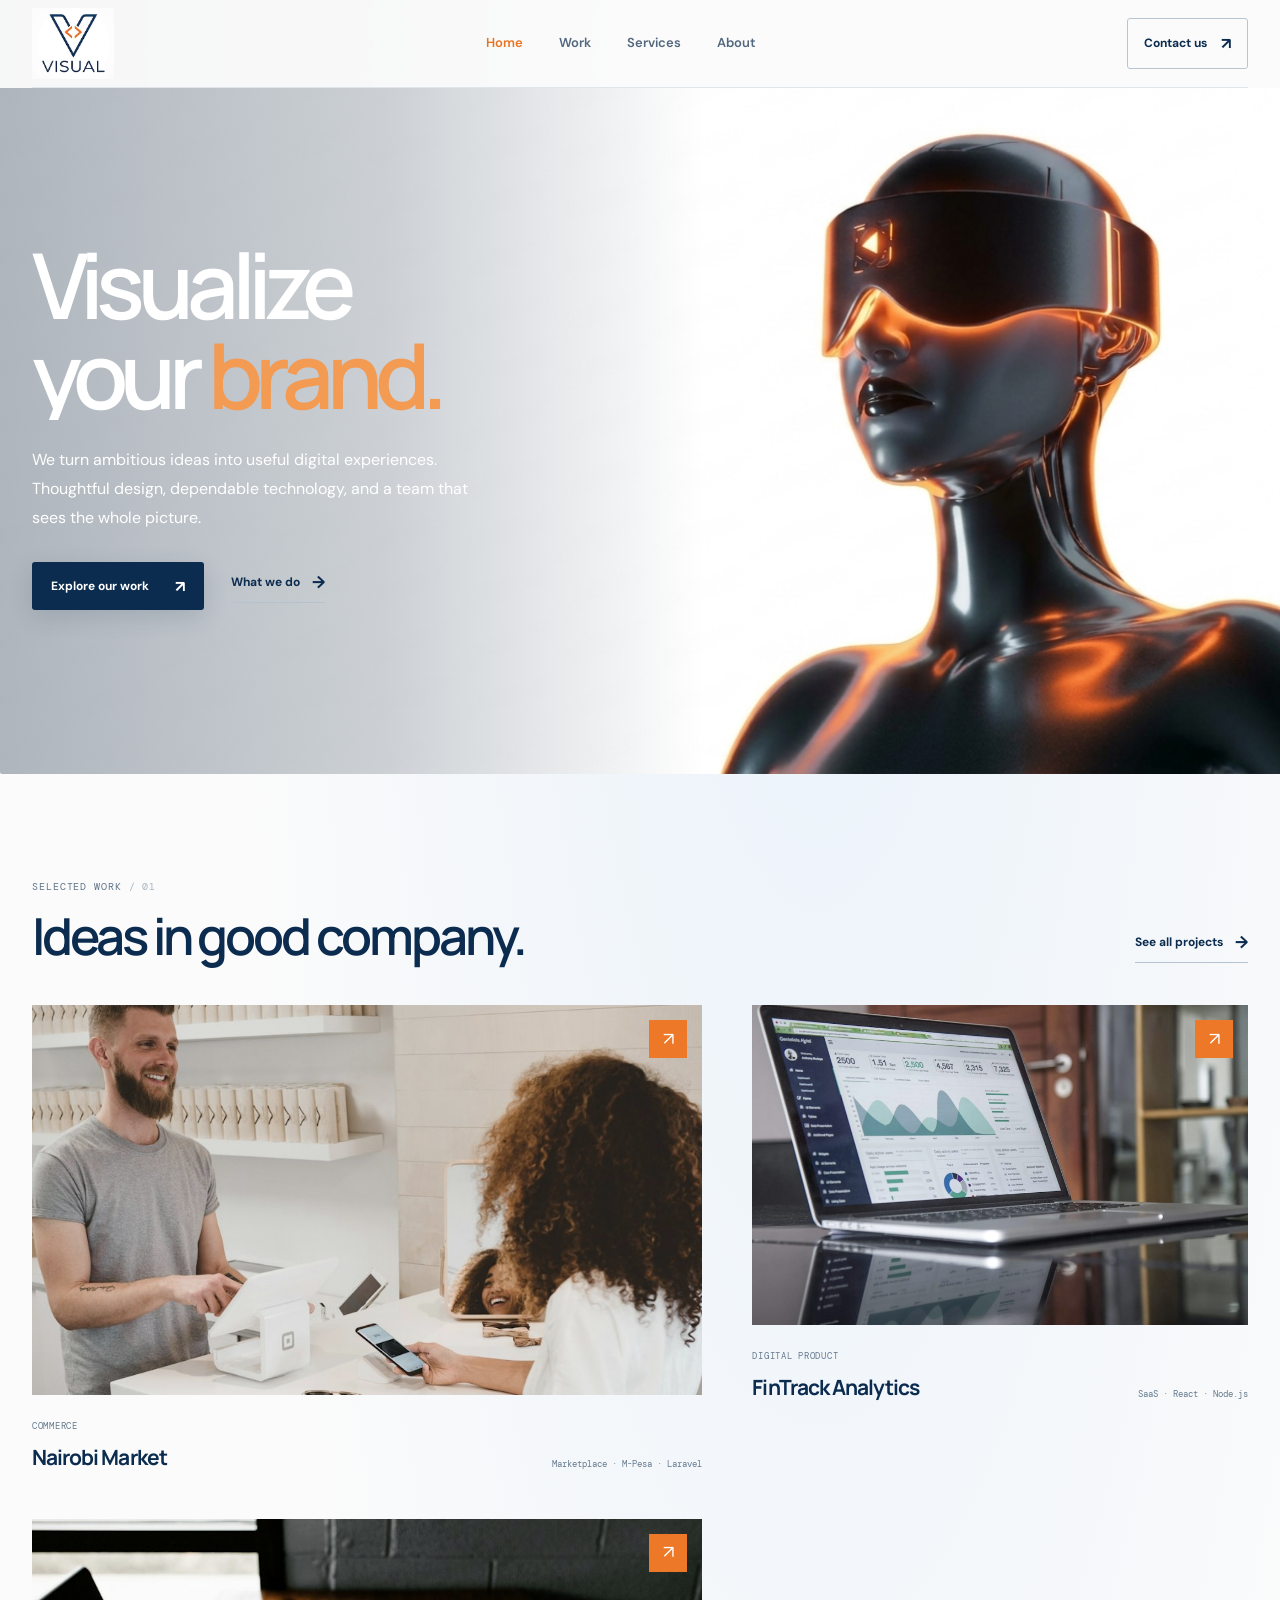
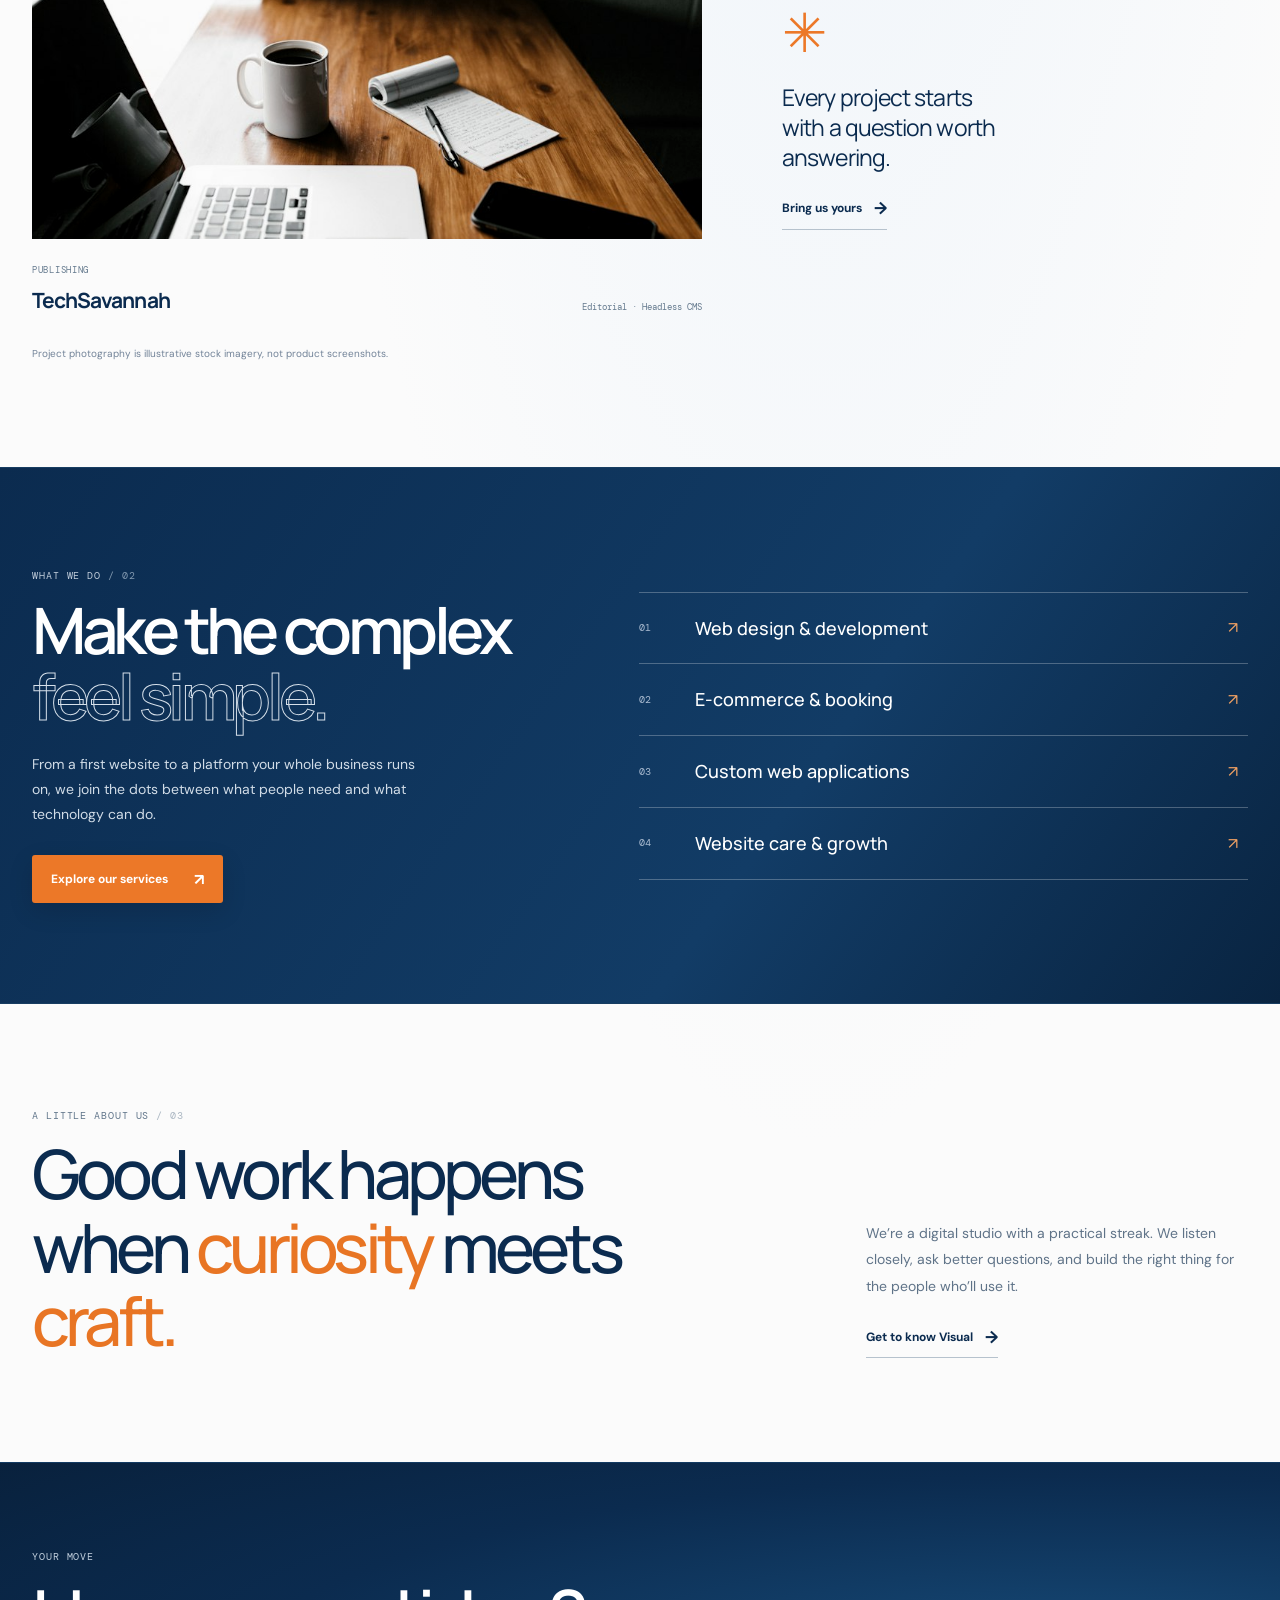
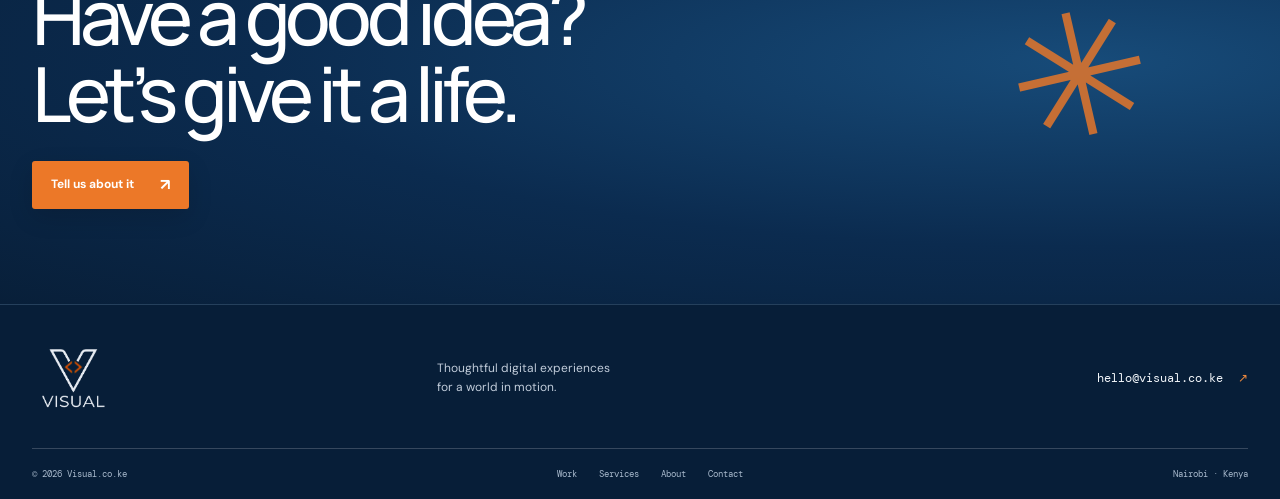
==== commit 2ab83145: "new changes to branch" ====
--- a/index.html
+++ b/index.html
@@ -396,7 +396,7 @@
   <header class="site-header"><div class="wrap nav-wrap">
     <a class="brand" href="index.html" aria-label="Visual home"><img class="brand-image" src="assets/images/ee.png" alt="Visual"></a>
     <button class="menu-toggle" type="button" aria-label="Open navigation" aria-expanded="false" aria-controls="main-nav"><span></span><span></span><span></span></button><nav class="main-nav" id="main-nav" aria-label="Main navigation"><a aria-current="page" href="index.html">Home</a><a href="work.html">Work</a><a href="services.html">Services</a><a href="about.html">About</a></nav>
-    <a class="nav-cta" href="contact.html">Start a project <span>↗</span></a>
+    <a class="nav-cta" href="contact.html">Contact us <span>↗</span></a>
   </div></header>
   <main id="main">
     <section class="hero wrap">
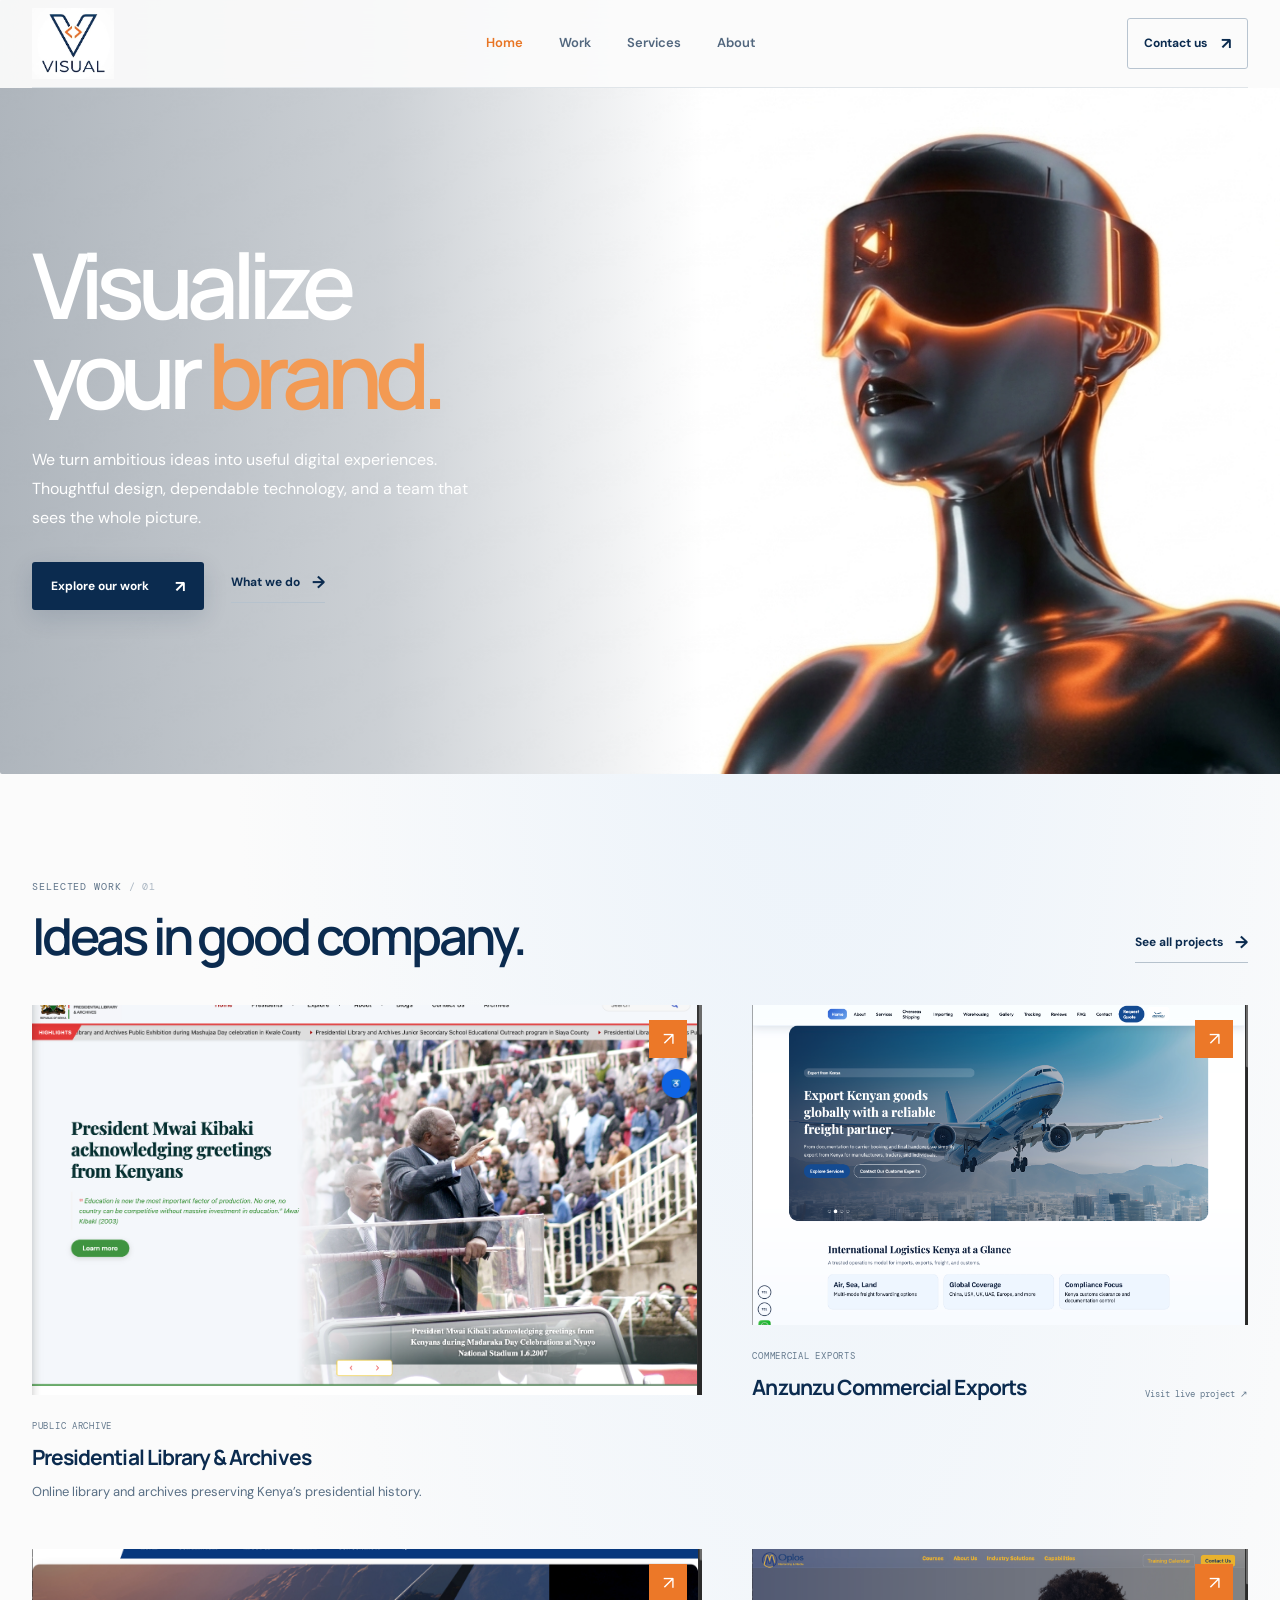
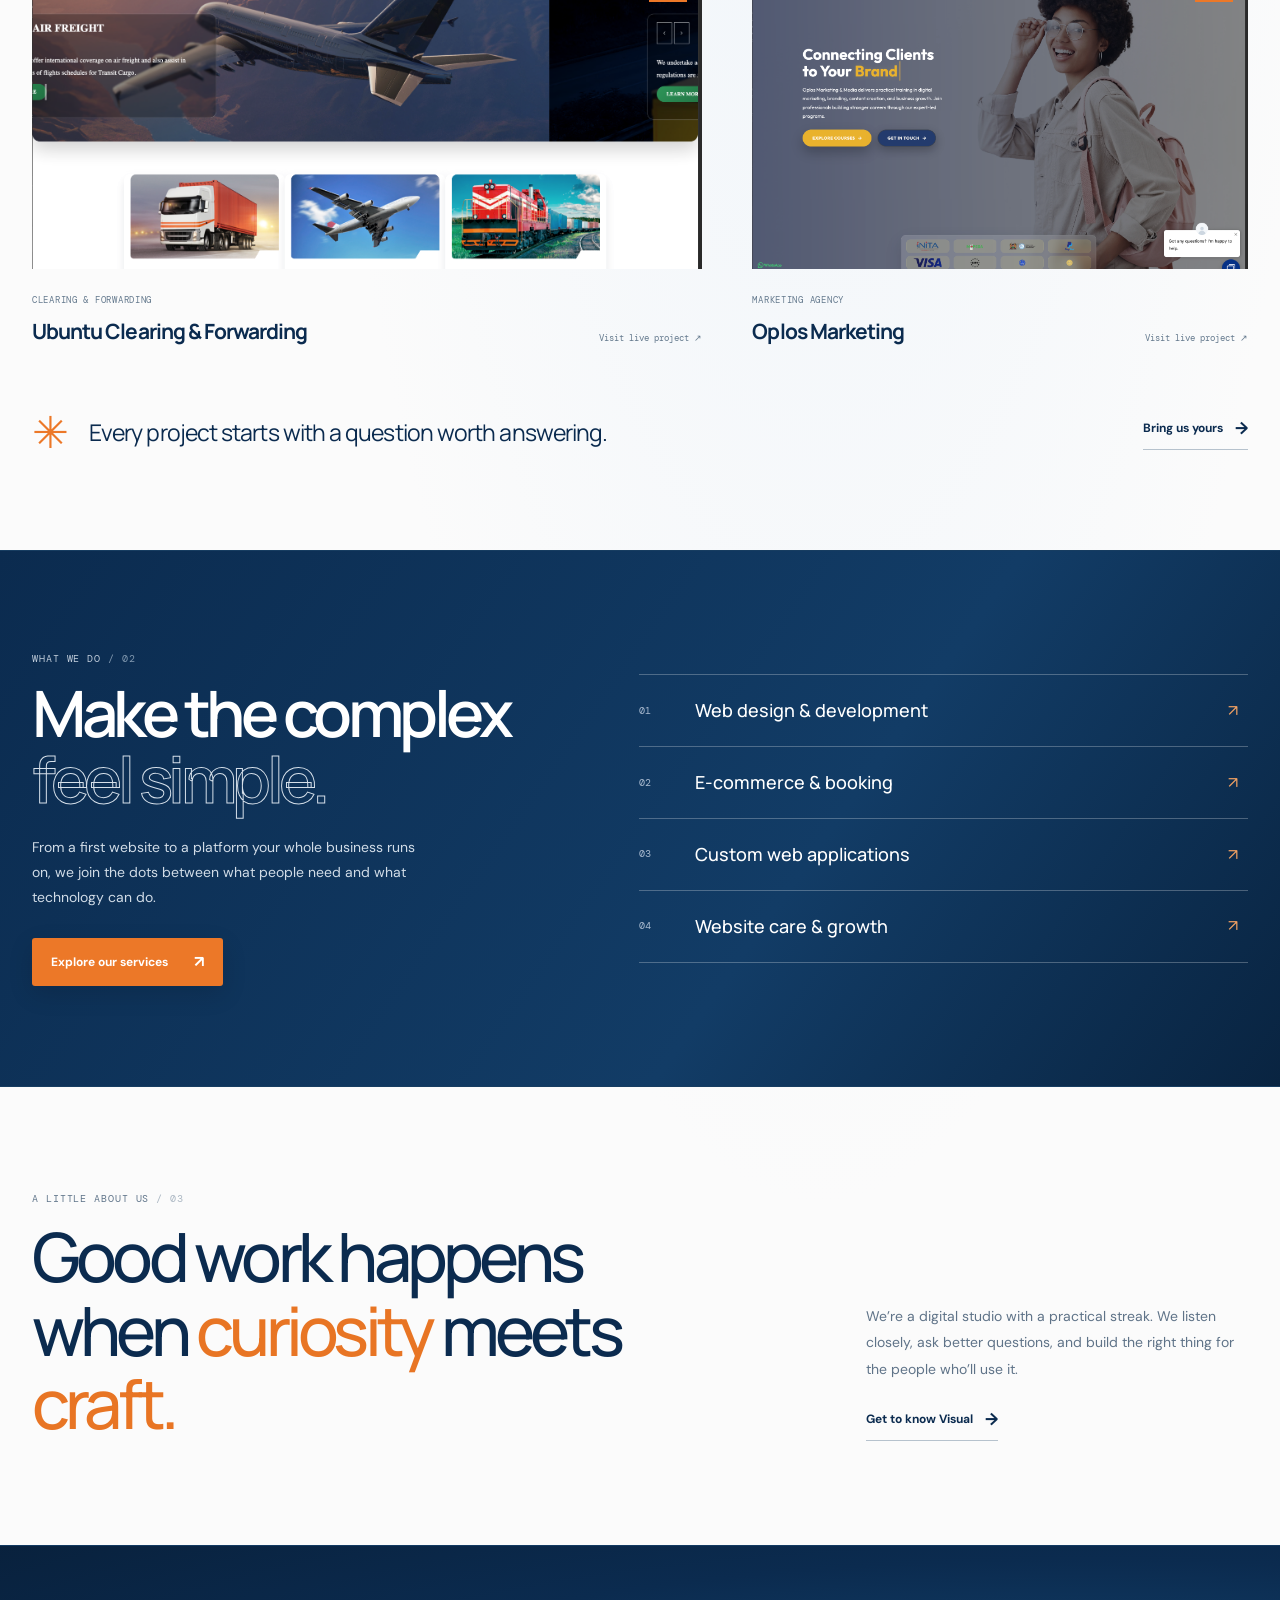
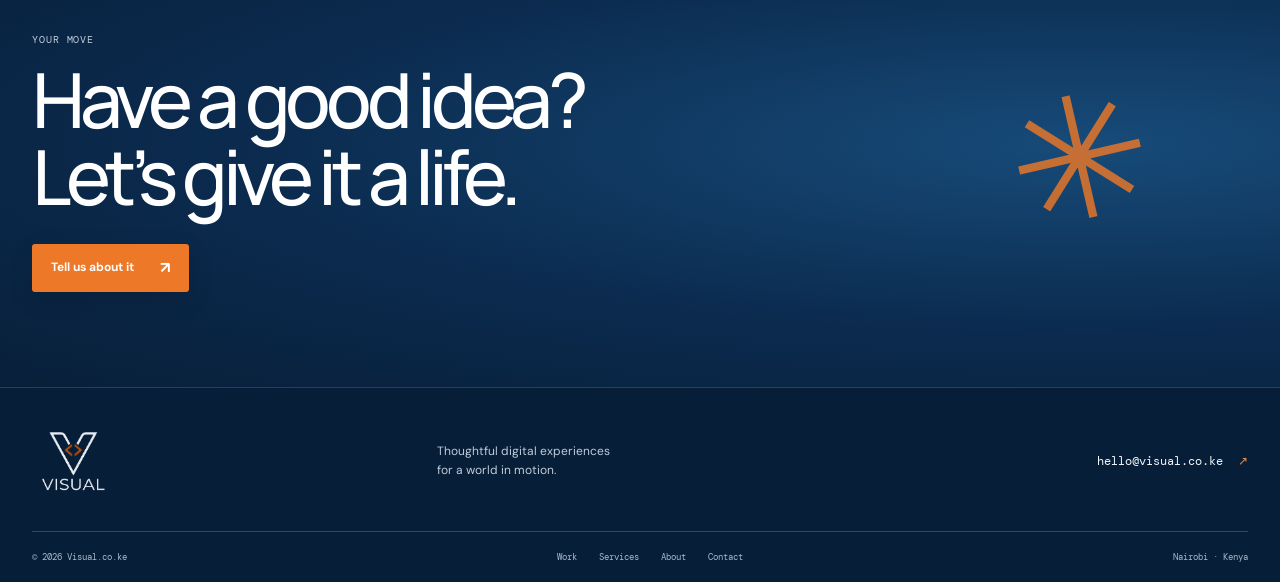
==== commit a2bfddde: "our work" ====
--- a/index.html
+++ b/index.html
@@ -354,7 +354,7 @@
 }
 
     @media(max-width:650px){.hero-lede,.hero .button-row{display:none}.hero-art>img{border-top-right-radius:0}}
-  
+
 /* Compact animated mobile navigation */
 .menu-toggle{display:none}
 @media(max-width:650px){
@@ -376,7 +376,7 @@
   .hero-header .main-nav a:hover,.hero-header .main-nav a[aria-current="page"]{color:#f39a53}
 }
 
-  
+
 /* Homepage header overlays the hero image. */
 .hero-header{position:absolute;z-index:5;inset:0 0 auto;width:100%;background:linear-gradient(90deg,#071c32b8 0%,#071c3275 30%,transparent 55%)}
 .hero-header .nav-wrap{border-color:#ffffff45}
@@ -388,6 +388,14 @@
 .hero-copy{padding-top:72px}
 @media(max-width:900px){.hero-art{top:-88px;height:calc(100% + 88px)}.hero-copy{padding-top:100px}}
 @media(max-width:650px){.hero-art{top:-62px;height:calc(100% + 62px)}.hero-copy{padding-top:96px}}
+
+
+
+.section-work .work-aside{grid-column:1/-1;display:grid;grid-template-columns:auto 1fr auto;align-items:center;gap:20px;padding:18px 0 0}.section-work .work-aside p{max-width:none;margin:0}.section-work .work-aside .big-asterisk{font-size:44px}
+@media(max-width:650px){.section-work .work-aside{grid-template-columns:auto 1fr;gap:10px}.section-work .work-aside .text-link{grid-column:2}}
+
+
+.feature-presidential .feature-meta{display:block}.feature-presidential .feature-meta>p{max-width:460px;margin-top:7px;text-align:left;font-family:var(--sans);font-size:13px;line-height:1.6;color:#596f85}
 
   </style>
 </head>
@@ -420,13 +428,13 @@
     </section>
     <section class="section wrap section-work">
       <div class="section-top"><div><p class="eyebrow">Selected work <span> / 01</span></p><h2>Ideas in good company.</h2></div><a class="text-link" href="work.html">See all projects <span>→</span></a></div>
-      <div class="feature-grid">
-        <a class="feature-card feature-large" href="work.html#nairobi-market"><div class="feature-image"><img src="assets/images/market.jpg" alt="Shopper making a payment at a retail checkout" loading="lazy"><span class="image-arrow">↗</span></div><div class="feature-meta"><div><span class="tag">Commerce</span><h3>Nairobi Market</h3></div><p>Marketplace · M-Pesa · Laravel</p></div></a>
-        <a class="feature-card feature-small" href="work.html#fintrack"><div class="feature-image"><img src="assets/images/analytics.jpg" alt="Business analytics displayed on a laptop screen" loading="lazy"><span class="image-arrow">↗</span></div><div class="feature-meta"><div><span class="tag">Digital product</span><h3>FinTrack Analytics</h3></div><p>SaaS · React · Node.js</p></div></a>
-        <a class="feature-card feature-small" href="work.html#techsavannah"><div class="feature-image"><img src="assets/images/publishing.jpg" alt="Editorial workspace with laptop, notebook and coffee" loading="lazy"><span class="image-arrow">↗</span></div><div class="feature-meta"><div><span class="tag">Publishing</span><h3>TechSavannah</h3></div><p>Editorial · Headless CMS</p></div></a>
+      <div class="feature-grid"><a class="feature-card feature-large feature-presidential" href="work.html#presidential-library"><div class="feature-image"><img src="assets/images/opla.png" alt="Screenshot of the Presidential Library and Archives website" loading="lazy"><span class="image-arrow">↗</span></div><div class="feature-meta"><div><span class="tag">Public archive</span><h3>Presidential Library &amp; Archives</h3></div><p>Online library and archives preserving Kenya’s presidential history.</p></div></a>
+        <a class="feature-card feature-small" href="work.html#anzunzu-commercial-exports"><div class="feature-image"><img src="assets/images/anzunzu.png" alt="Screenshot of Anzunzu Commercial Exports website" loading="lazy"><span class="image-arrow">↗</span></div><div class="feature-meta"><div><span class="tag">Commercial exports</span><h3>Anzunzu Commercial Exports</h3></div><p>Visit live project ↗</p></div></a>
+        <a class="feature-card feature-small" href="work.html#ubuntu-clearing-forwarding"><div class="feature-image"><img src="assets/images/ubuntu1.png" alt="Screenshot of Ubuntu Clearing and Forwarding website" loading="lazy"><span class="image-arrow">↗</span></div><div class="feature-meta"><div><span class="tag">Clearing &amp; forwarding</span><h3>Ubuntu Clearing &amp; Forwarding</h3></div><p>Visit live project ↗</p></div></a>
+        <a class="feature-card feature-small" href="work.html#oplos-marketing"><div class="feature-image"><img src="assets/images/oplos.png" alt="Screenshot of Oplos Marketing website" loading="lazy"><span class="image-arrow">↗</span></div><div class="feature-meta"><div><span class="tag">Marketing agency</span><h3>Oplos Marketing</h3></div><p>Visit live project ↗</p></div></a>
         <div class="work-aside"><span class="big-asterisk">✳</span><p>Every project starts with a question worth answering.</p><a class="text-link" href="contact.html">Bring us yours <span>→</span></a></div>
       </div>
-      <p class="image-disclaimer">Project photography is illustrative stock imagery, not product screenshots.</p>
+
     </section>
     <section class="services-teaser"><div class="wrap teaser-grid"><div><p class="eyebrow">What we do <span> / 02</span></p><h2>Make the complex<br><span class="outline-text">feel simple.</span></h2><p class="body-copy">From a first website to a platform your whole business runs on, we join the dots between what people need and what technology can do.</p><a class="button button-lime" href="services.html">Explore our services <span>↗</span></a></div><div class="teaser-list"><a href="services.html"><span>01</span><strong>Web design & development</strong><i>↗</i></a><a href="services.html"><span>02</span><strong>E-commerce & booking</strong><i>↗</i></a><a href="services.html"><span>03</span><strong>Custom web applications</strong><i>↗</i></a><a href="services.html"><span>04</span><strong>Website care & growth</strong><i>↗</i></a></div></div></section>
     <section class="manifesto wrap"><p class="eyebrow">A little about us <span> / 03</span></p><div class="manifesto-grid"><h2>Good work happens when <span>curiosity</span> meets <span>craft.</span></h2><div><p>We’re a digital studio with a practical streak. We listen closely, ask better questions, and build the right thing for the people who’ll use it.</p><a class="text-link" href="about.html">Get to know Visual <span>→</span></a></div></div></section>
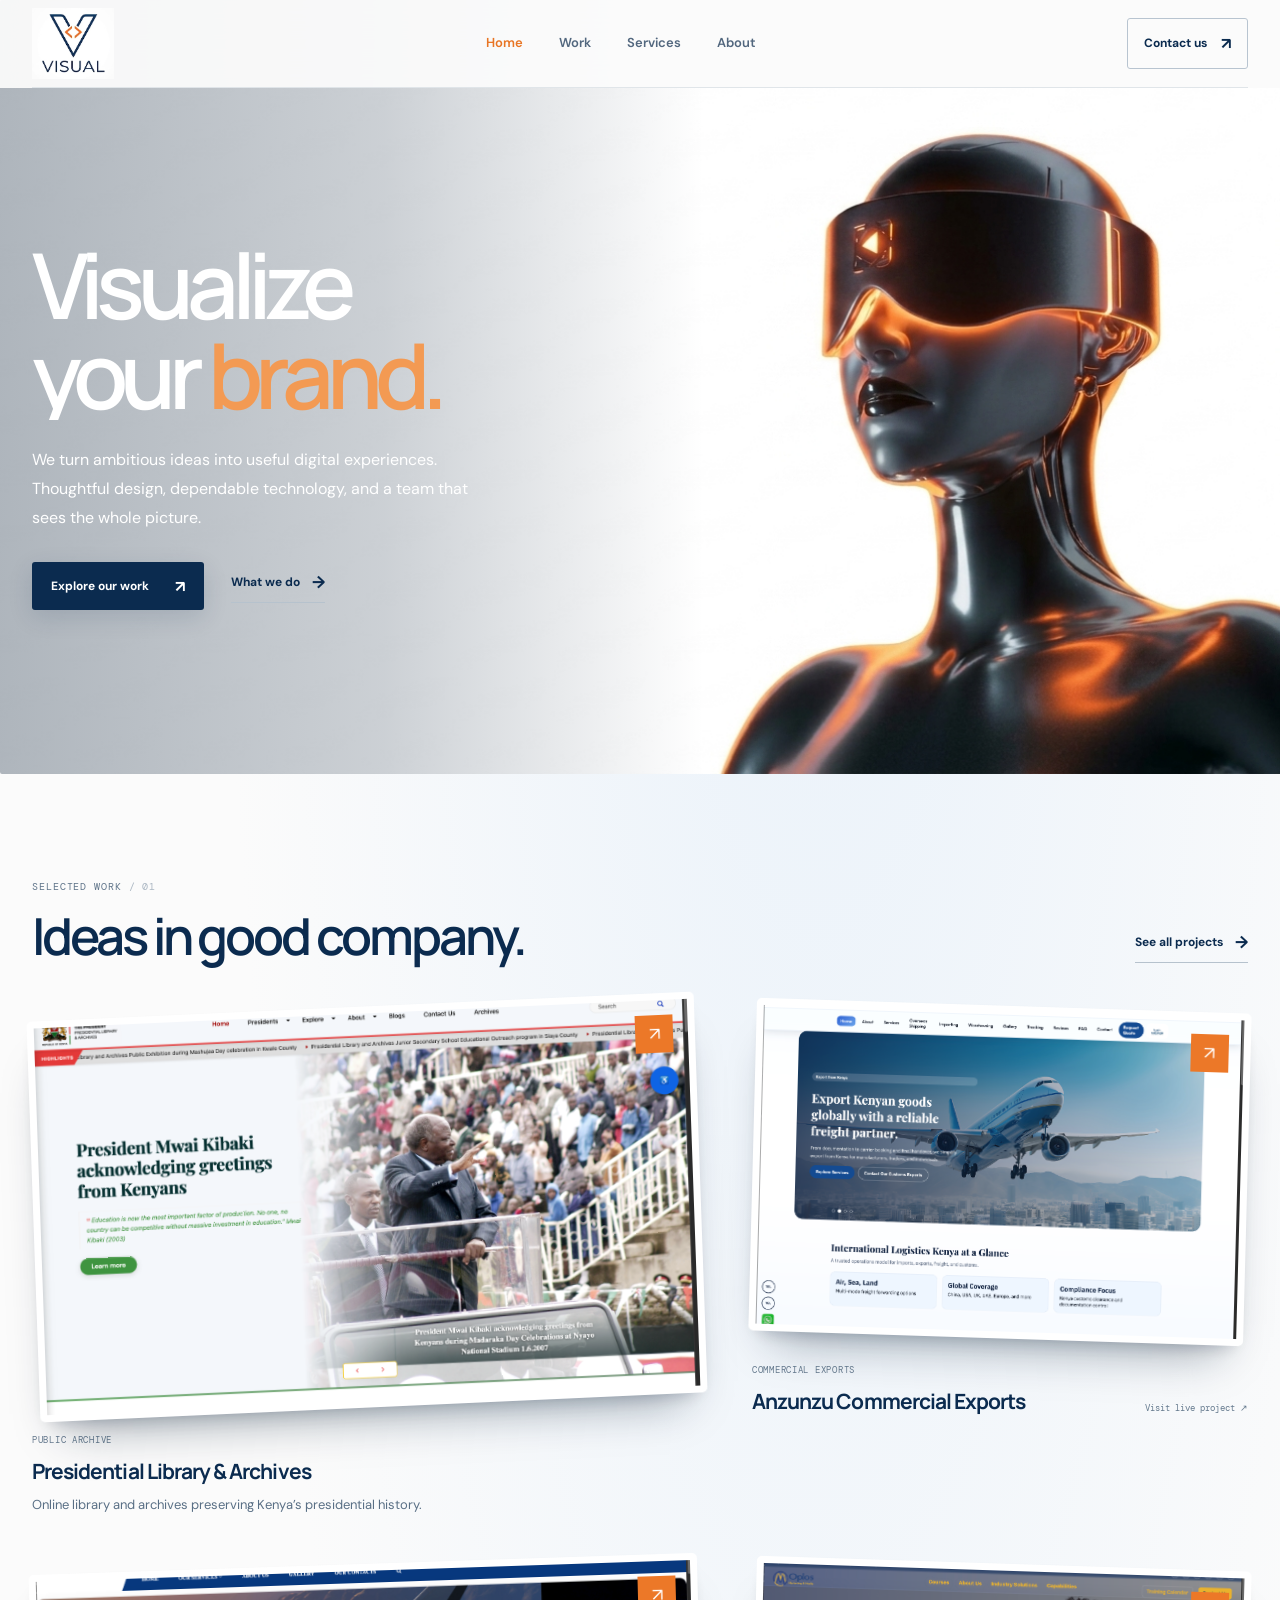
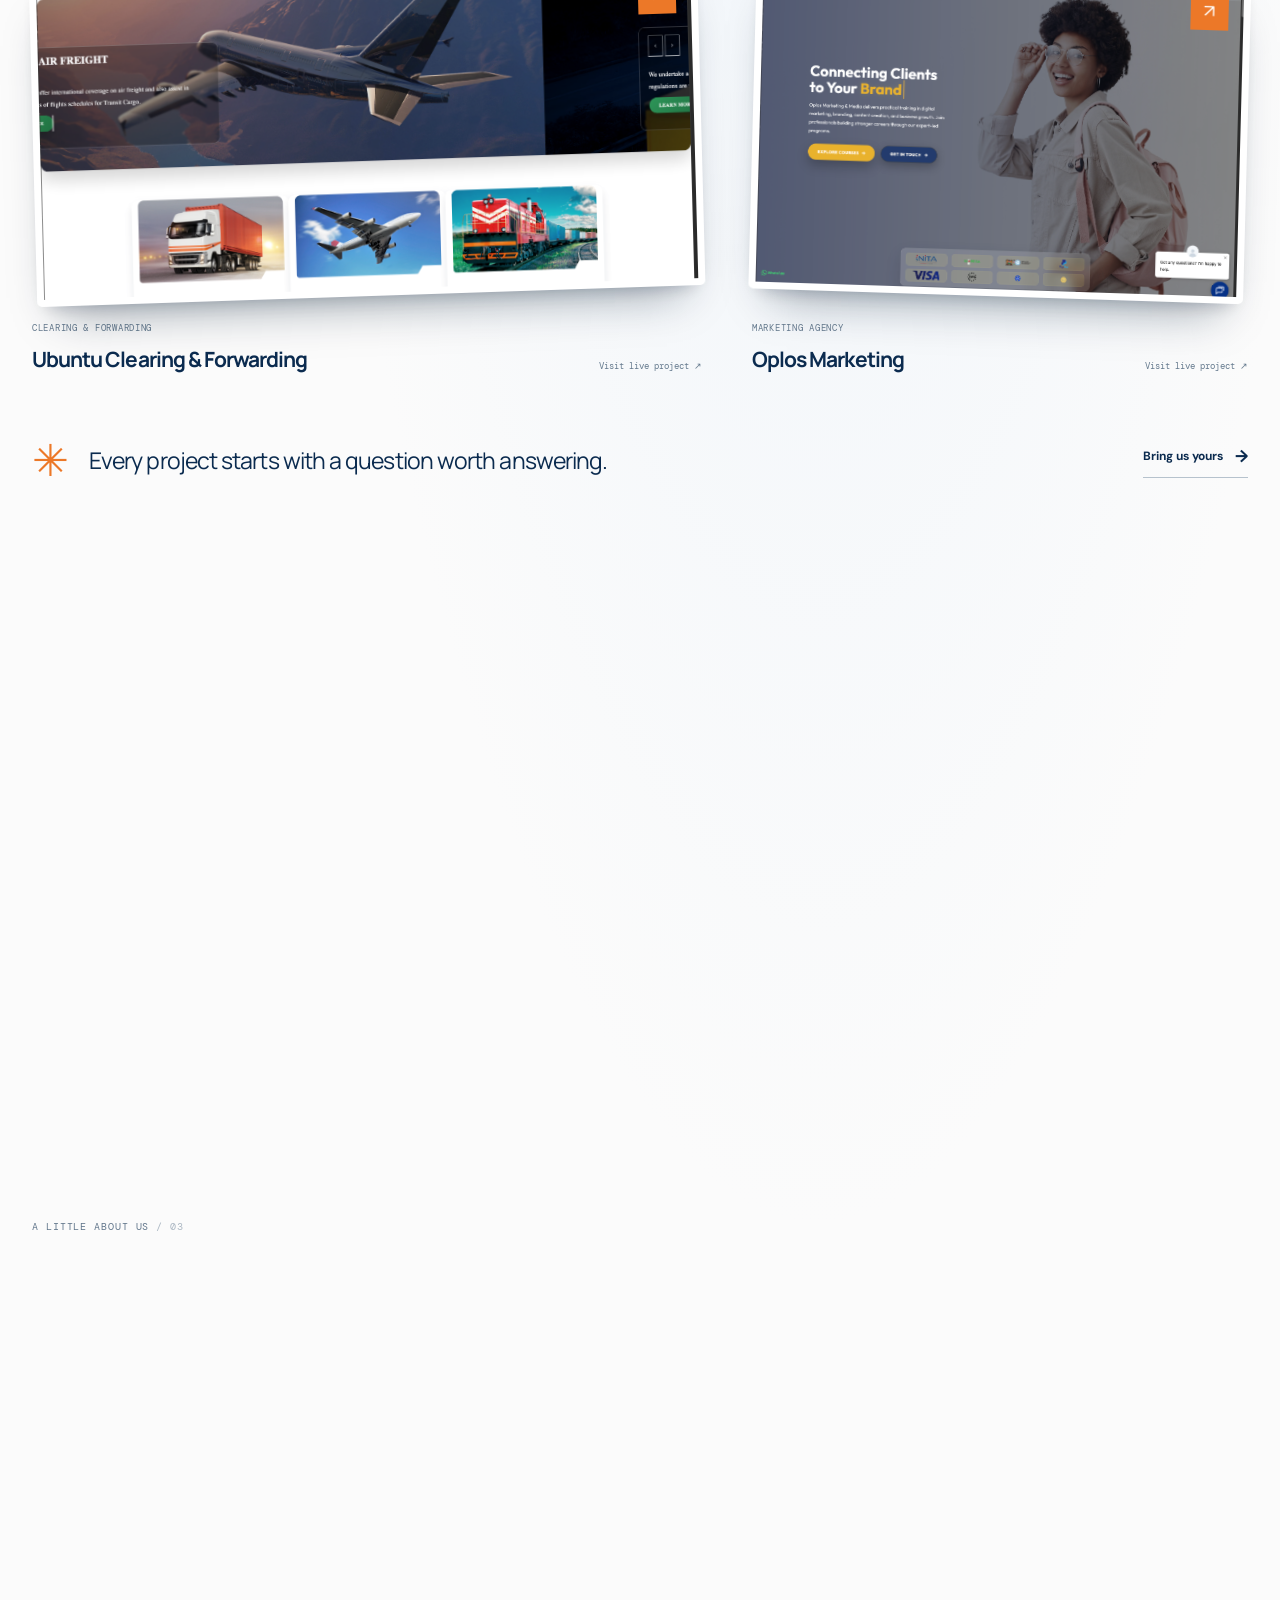
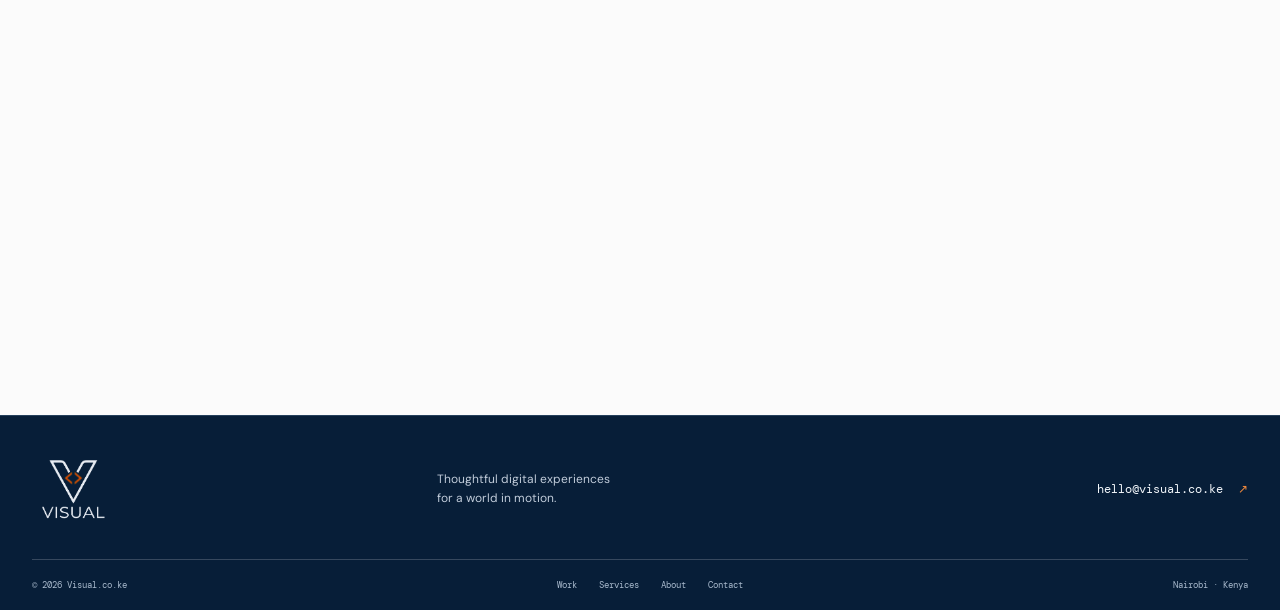
==== commit e5a7bf8b: "animation ad images" ====
--- a/index.html
+++ b/index.html
@@ -397,7 +397,41 @@
 
 .feature-presidential .feature-meta{display:block}.feature-presidential .feature-meta>p{max-width:460px;margin-top:7px;text-align:left;font-family:var(--sans);font-size:13px;line-height:1.6;color:#596f85}
 
-  </style>
+  /* Keep the hero subject anchored to the top across viewport sizes. */
+  .hero-art>img{object-position:right top}
+
+
+  /* Give the selected work screenshots a floating, dimensional presentation. */
+  .section-work .feature-grid{perspective:1400px;perspective-origin:50% 45%}
+  .section-work .feature-image{overflow:hidden;border:7px solid #fff;border-radius:5px;transform-style:preserve-3d;backface-visibility:hidden;box-shadow:0 30px 45px -24px #071c3266,0 10px 18px -12px #071c324d;transition:transform .45s cubic-bezier(.2,.7,.2,1),box-shadow .45s}
+  .section-work .feature-card:nth-child(1) .feature-image{transform:rotateX(7deg) rotateY(-5deg) rotateZ(-2deg)}
+  .section-work .feature-card:nth-child(2) .feature-image{transform:rotateX(5deg) rotateY(4deg) rotateZ(1.5deg)}
+  .section-work .feature-card:nth-child(3) .feature-image{transform:rotateX(6deg) rotateY(-4deg) rotateZ(-1.5deg)}
+  .section-work .feature-card:nth-child(4) .feature-image{transform:rotateX(5deg) rotateY(4deg) rotateZ(1.5deg)}
+  .section-work .feature-card:hover .feature-image{transform:translateY(-7px) rotateX(2deg) rotateY(0) rotateZ(0);box-shadow:0 38px 52px -24px #071c3273,0 14px 22px -12px #071c325c}
+  .section-work .feature-card:hover img{transform:none}
+  @media(max-width:650px){.section-work .feature-image{border-width:5px}.section-work .feature-card:nth-child(n) .feature-image{transform:perspective(1000px) rotateX(3deg) rotateY(-2deg) rotateZ(-.7deg)}.section-work .feature-card:hover .feature-image{transform:translateY(-4px) perspective(1000px) rotateX(1deg) rotateY(0) rotateZ(0)}}
+  @media(prefers-reduced-motion:reduce){.section-work .feature-image{transition:none}}
+
+  
+/* Shared page entry and hover motion. */
+@keyframes page-enter{from{opacity:0;transform:translate3d(0,18px,0)}to{opacity:1;transform:translate3d(0,0,0)}}
+@keyframes art-enter{from{opacity:0}to{opacity:1}}
+.motion-enabled .hero-copy,.motion-enabled .page-hero,.motion-enabled .services-hero-copy,.motion-enabled .contact-hero-copy,.motion-enabled .work-hero-copy,.motion-enabled .thanks{animation:page-enter .72s cubic-bezier(.2,.7,.2,1) both}
+.motion-enabled .hero-art,.motion-enabled .services-hero-art,.motion-enabled .contact-hero-art,.motion-enabled .work-hero-art{animation:art-enter .9s ease .08s both}
+.motion-enabled .motion-item{opacity:0;transform:translate3d(0,22px,0) scale(.99);transition:opacity .65s cubic-bezier(.2,.7,.2,1),transform .65s cubic-bezier(.2,.7,.2,1);transition-delay:var(--motion-delay,0ms)}
+.motion-enabled .motion-item.is-visible{opacity:1;transform:translate3d(0,0,0) scale(1)}
+.button,.nav-cta,.feature-card,.portfolio-image,.portfolio-facts a,.teaser-list a,.text-link,.contact-whatsapp-button,.image-arrow{transition-timing-function:cubic-bezier(.2,.7,.2,1)}
+.button,.nav-cta,.portfolio-facts a,.contact-whatsapp-button{transition:transform .24s cubic-bezier(.2,.7,.2,1),box-shadow .24s,background-color .24s,color .24s}
+.button:hover,.nav-cta:hover,.portfolio-facts a:hover,.contact-whatsapp-button:hover{transform:translateY(-3px);box-shadow:0 9px 20px -12px #071c3270}
+.feature-card,.portfolio-image{will-change:transform}
+.feature-card:hover,.portfolio-image:hover{filter:drop-shadow(0 12px 14px #071c321c)}
+.feature-image img,.portfolio-image img,.about-image img{transition:transform .55s cubic-bezier(.2,.7,.2,1),filter .35s}
+.feature-card:hover .feature-image img,.portfolio-image:hover img,.about-image:hover img{transform:scale(1.025)}
+.teaser-list a{transition:padding .28s cubic-bezier(.2,.7,.2,1),color .22s}
+@media(prefers-reduced-motion:reduce){.motion-enabled .hero-copy,.motion-enabled .page-hero,.motion-enabled .services-hero-copy,.motion-enabled .contact-hero-copy,.motion-enabled .work-hero-copy,.motion-enabled .thanks,.motion-enabled .hero-art,.motion-enabled .services-hero-art,.motion-enabled .contact-hero-art,.motion-enabled .work-hero-art{animation:none}.motion-enabled .motion-item{opacity:1;transform:none;transition:none}.button,.nav-cta,.feature-card,.portfolio-image,.portfolio-facts a,.teaser-list a,.text-link,.contact-whatsapp-button,.image-arrow,.feature-image img,.portfolio-image img,.about-image img{transition:none!important;transform:none!important;scroll-behavior:auto!important}}
+
+</style>
 </head>
 <body>
   <a class="skip-link" href="#main">Skip to content</a>
@@ -463,5 +497,28 @@
       menuButton.focus();
     }
   });
-  </script></body>
+  </script><script>
+(() => {
+  const revealSelector = 'main > section, .feature-card, .portfolio-item, .service-detail, .process-grid > *, .values-grid > *, .manifesto-grid > *, .contact-section > *, .about-story > *';
+  const candidates = [...document.querySelectorAll(revealSelector)].filter((el) => {
+    if (!el.matches('main > section')) return true;
+    return !el.querySelector('.feature-card,.portfolio-item,.service-detail,.process-grid > *, .values-grid > *, .manifesto-grid > *, .contact-section > *, .about-story > *');
+  });
+  if (window.matchMedia('(prefers-reduced-motion: reduce)').matches || !('IntersectionObserver' in window)) return;
+  candidates.forEach((el, index) => {
+    el.classList.add('motion-item');
+    el.style.setProperty('--motion-delay', `${Math.min(index % 5, 4) * 70}ms`);
+  });
+  document.body.classList.add('motion-enabled');
+  const observer = new IntersectionObserver((entries) => {
+    entries.forEach((entry) => {
+      if (entry.isIntersecting) {
+        entry.target.classList.add('is-visible');
+        observer.unobserve(entry.target);
+      }
+    });
+  }, { threshold: 0.12, rootMargin: '0px 0px -35px 0px' });
+  candidates.forEach((el) => observer.observe(el));
+})();
+</script></body>
 </html>
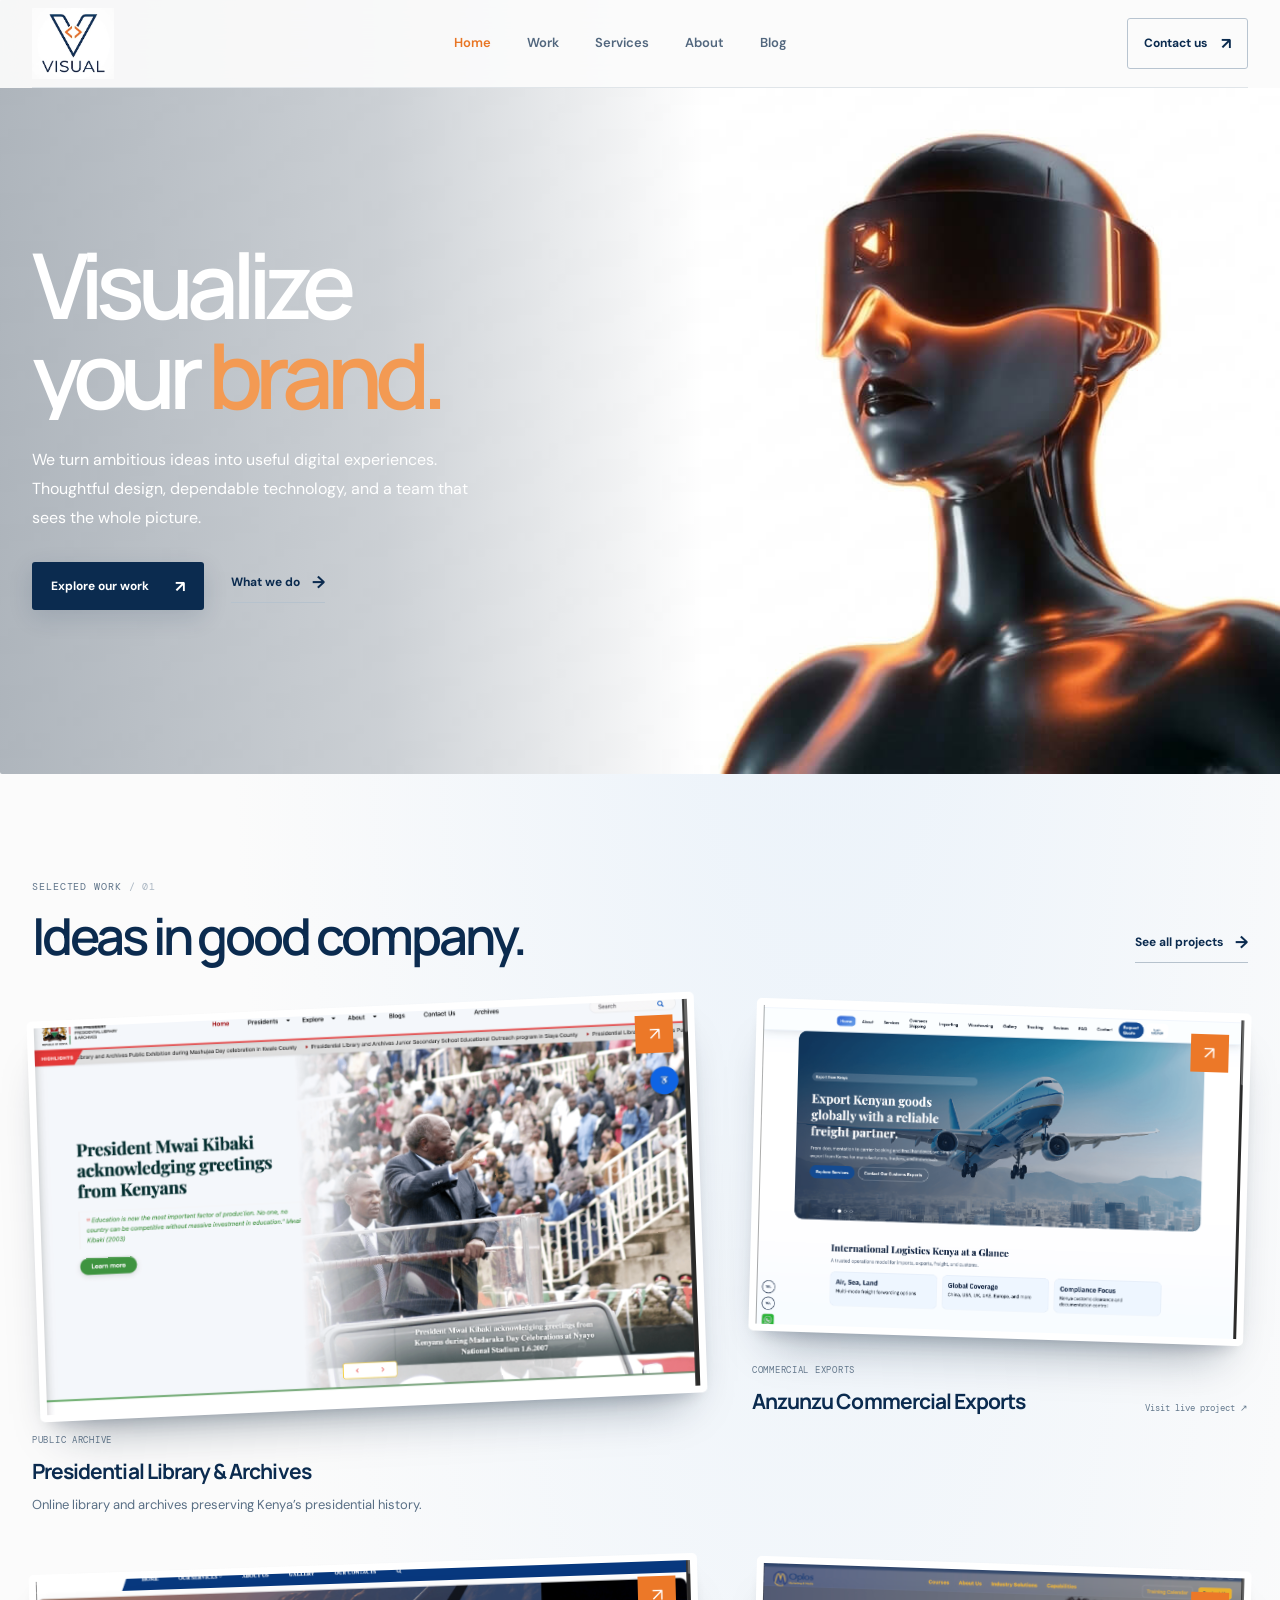
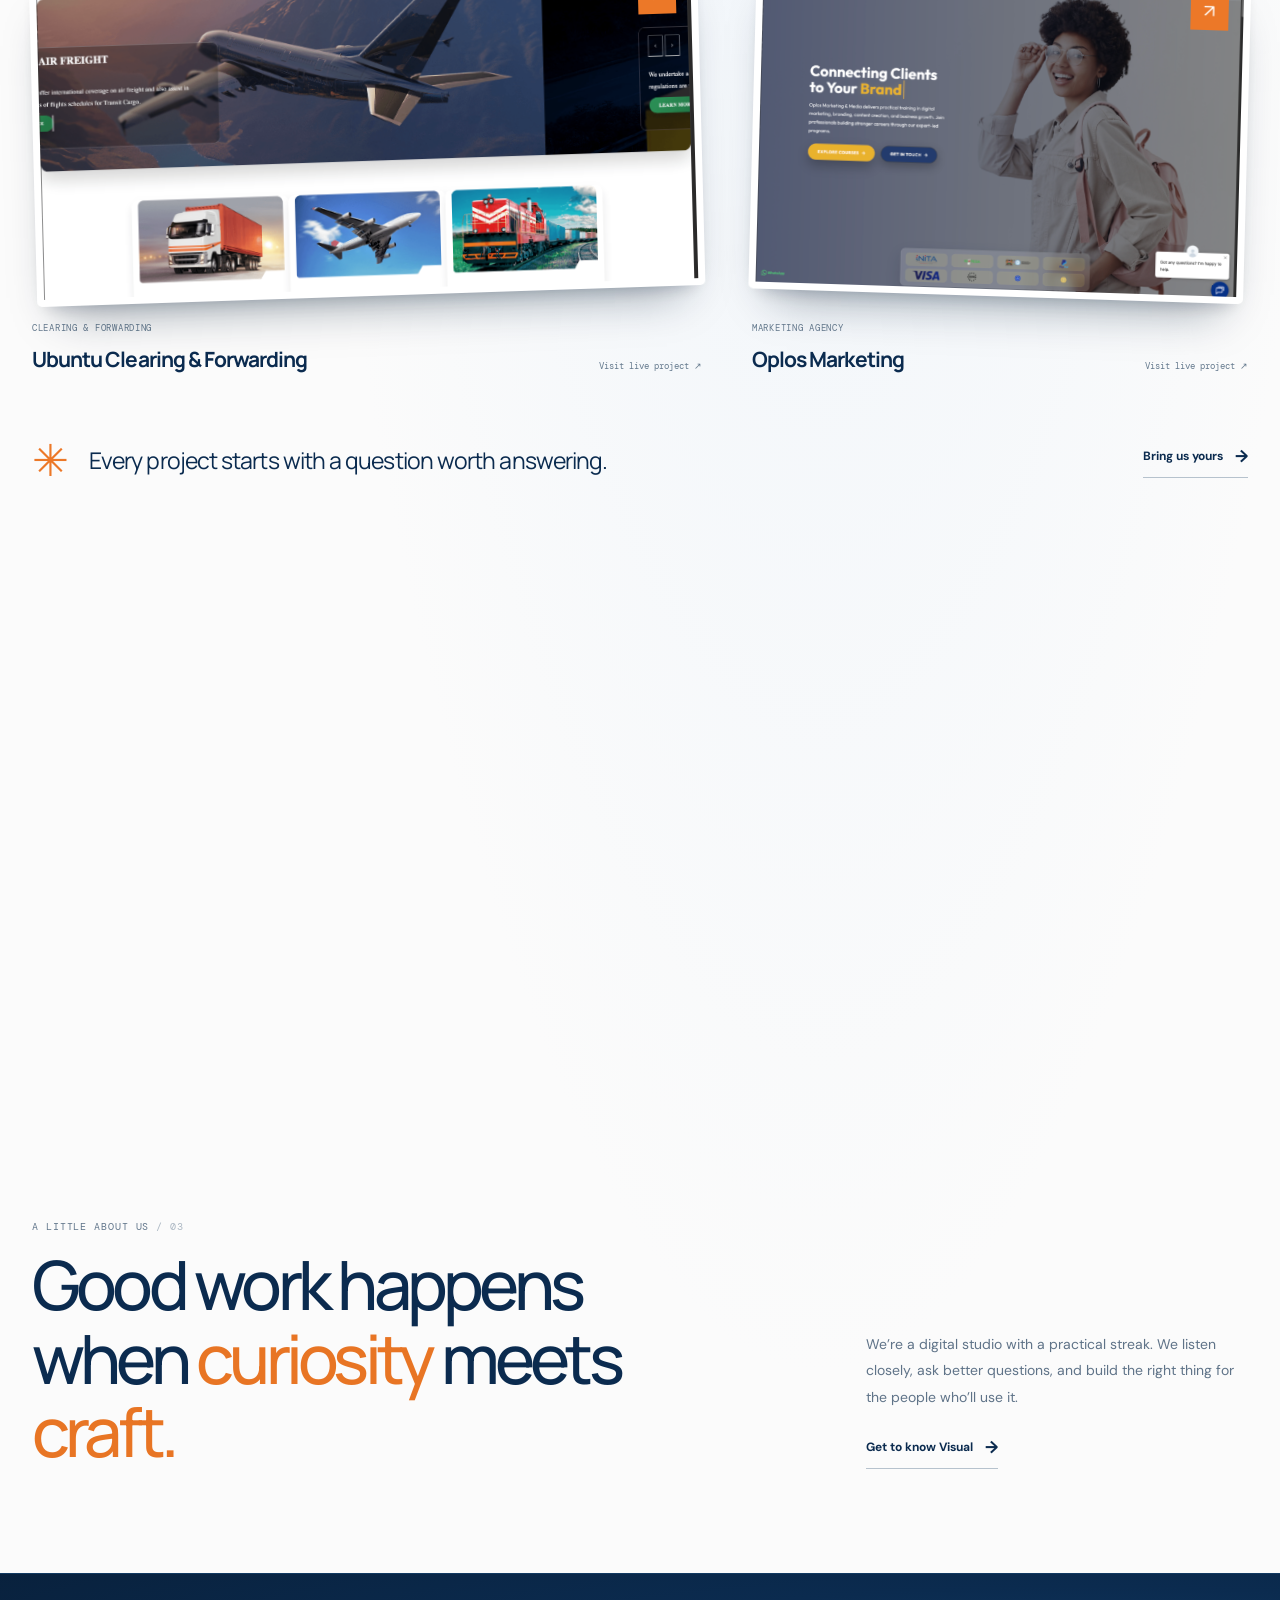
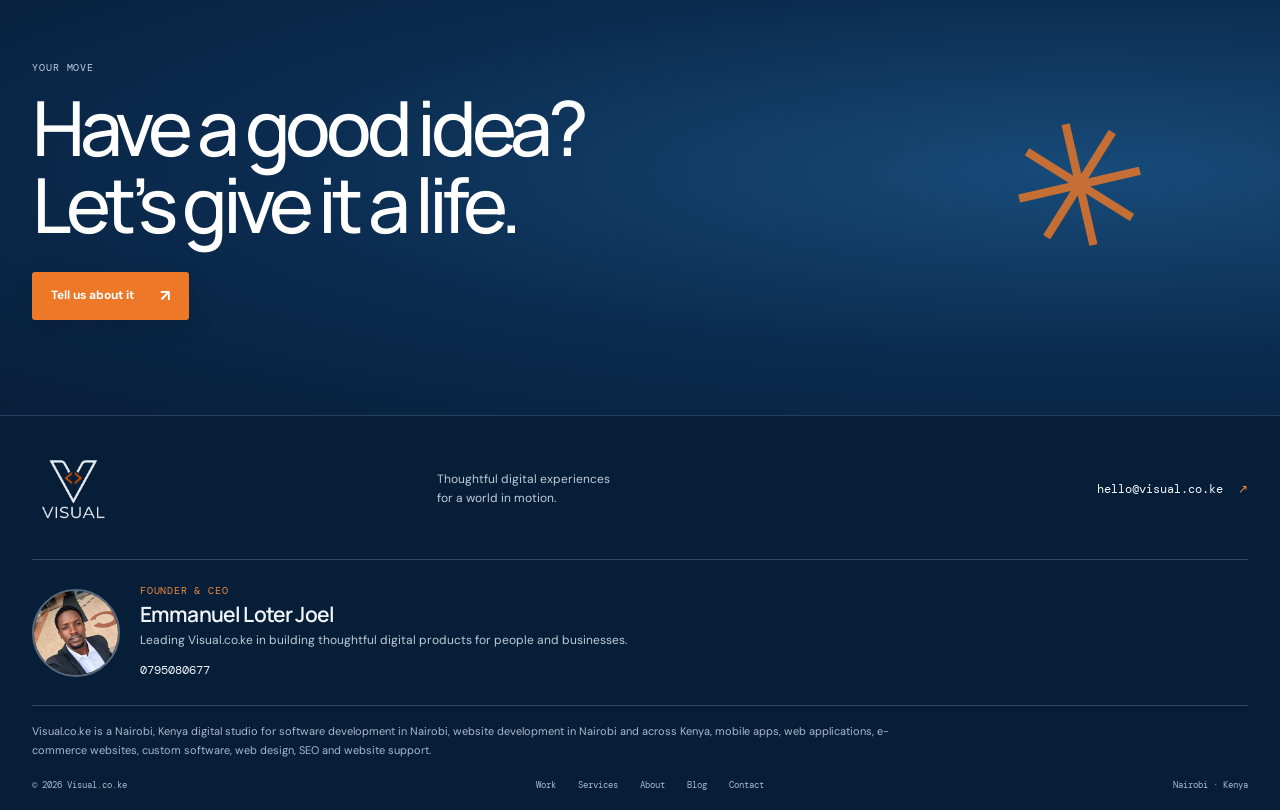
==== commit 8aad5d2c: "ceo and seo" ====
--- a/index.html
+++ b/index.html
@@ -3,7 +3,7 @@
 <head>
   <meta charset="utf-8">
   <meta name="viewport" content="width=device-width, initial-scale=1">
-  <meta name="description" content="Visual builds thoughtful websites and web applications for ambitious businesses in Kenya and beyond.">
+  <meta name="description" content="Visual.co.ke builds websites, software and apps for businesses in Nairobi and across Kenya. Explore our web and software development services.">
   <title>Visual — Digital experiences, made to move</title>
   <link rel="preconnect" href="https://fonts.googleapis.com">
   <link rel="preconnect" href="https://fonts.gstatic.com" crossorigin>
@@ -432,12 +432,21 @@
 @media(prefers-reduced-motion:reduce){.motion-enabled .hero-copy,.motion-enabled .page-hero,.motion-enabled .services-hero-copy,.motion-enabled .contact-hero-copy,.motion-enabled .work-hero-copy,.motion-enabled .thanks,.motion-enabled .hero-art,.motion-enabled .services-hero-art,.motion-enabled .contact-hero-art,.motion-enabled .work-hero-art{animation:none}.motion-enabled .motion-item{opacity:1;transform:none;transition:none}.button,.nav-cta,.feature-card,.portfolio-image,.portfolio-facts a,.teaser-list a,.text-link,.contact-whatsapp-button,.image-arrow,.feature-image img,.portfolio-image img,.about-image img{transition:none!important;transform:none!important;scroll-behavior:auto!important}}
 
 </style>
+<link rel="icon" href="assets/favicon/favicon.ico" sizes="any">
+<link rel="icon" type="image/png" sizes="32x32" href="assets/favicon/favicon-32x32.png">
+<link rel="icon" type="image/png" sizes="16x16" href="assets/favicon/favicon-16x16.png">
+<link rel="apple-touch-icon" href="assets/favicon/apple-touch-icon.png">
+<link rel="manifest" href="assets/favicon/site.webmanifest">
+<style>
+.footer-founder{display:flex;align-items:center;gap:20px;padding:24px 0;border-bottom:1px solid #ffffff30}.footer-founder img{width:88px;height:88px;object-fit:cover;border-radius:50%;border:2px solid #ffffff55}.footer-founder .founder-label{margin:0 0 3px;color:#f08a3e;font:10px 'DM Mono',monospace;letter-spacing:.08em;text-transform:uppercase}.footer-founder h2{margin:0;color:#f2f6fa;font:600 21px 'Manrope',sans-serif;letter-spacing:-.04em}.footer-founder div>p:not(.founder-label){margin:3px 0 6px;color:#c1ccda;font-size:12px}.footer-founder a{color:#f2f6fa;font:12px 'DM Mono',monospace}.footer-founder a:hover{color:#f5a05b}.footer-seo{max-width:900px;margin:16px 0 0;color:#a9bacd;font-size:11px;line-height:1.7}.footer-bottom nav{flex-wrap:wrap}
+.blog-grid{display:grid;grid-template-columns:repeat(2,minmax(0,1fr));gap:22px;padding:10px 0 90px}.blog-card{padding:26px;background:#eef3f7;border:1px solid #dce4ea}.blog-card .eyebrow{margin-bottom:12px}.blog-card h2{margin:0 0 14px;color:#0b2b4f;font:600 clamp(23px,3vw,32px)/1.12 'Manrope',sans-serif;letter-spacing:-.05em}.blog-card p{color:#596f85;font-size:14px;line-height:1.8}.blog-card ul{padding-left:20px;color:#53697e;font-size:13px;line-height:1.8}.blog-card li+li{margin-top:6px}.blog-intro{max-width:650px;color:#53677c;font-size:15px;line-height:1.8}@media(max-width:650px){.footer-founder{align-items:flex-start}.footer-founder img{width:68px;height:68px}.footer-founder h2{font-size:18px}.footer-seo{font-size:10px}.blog-grid{grid-template-columns:1fr;gap:14px;padding-bottom:65px}.blog-card{padding:21px}}
+</style>
 </head>
 <body>
   <a class="skip-link" href="#main">Skip to content</a>
   <header class="site-header"><div class="wrap nav-wrap">
     <a class="brand" href="index.html" aria-label="Visual home"><img class="brand-image" src="assets/images/ee.png" alt="Visual"></a>
-    <button class="menu-toggle" type="button" aria-label="Open navigation" aria-expanded="false" aria-controls="main-nav"><span></span><span></span><span></span></button><nav class="main-nav" id="main-nav" aria-label="Main navigation"><a aria-current="page" href="index.html">Home</a><a href="work.html">Work</a><a href="services.html">Services</a><a href="about.html">About</a></nav>
+    <button class="menu-toggle" type="button" aria-label="Open navigation" aria-expanded="false" aria-controls="main-nav"><span></span><span></span><span></span></button><nav class="main-nav" id="main-nav" aria-label="Main navigation"><a aria-current="page" href="index.html">Home</a><a href="work.html">Work</a><a href="services.html">Services</a><a href="about.html">About</a><a href="blog.html">Blog</a></nav>
     <a class="nav-cta" href="contact.html">Contact us <span>↗</span></a>
   </div></header>
   <main id="main">
@@ -474,7 +483,7 @@
     <section class="manifesto wrap"><p class="eyebrow">A little about us <span> / 03</span></p><div class="manifesto-grid"><h2>Good work happens when <span>curiosity</span> meets <span>craft.</span></h2><div><p>We’re a digital studio with a practical streak. We listen closely, ask better questions, and build the right thing for the people who’ll use it.</p><a class="text-link" href="about.html">Get to know Visual <span>→</span></a></div></div></section>
     <section class="cta-block"><div class="wrap cta-inner"><p class="eyebrow">Your move</p><h2>Have a good idea?<br>Let’s give it a life.</h2><a class="button button-lime" href="contact.html">Tell us about it <span>↗</span></a><span class="cta-doodle">✳</span></div></section>
   </main>
-  <footer class="site-footer"><div class="wrap"><div class="footer-top"><a class="brand brand-light" href="index.html"><img class="brand-image" src="assets/images/ee-reversed.png" alt="Visual"></a><p>Thoughtful digital experiences<br>for a world in motion.</p><a class="footer-contact" href="mailto:hello@visual.co.ke">hello@visual.co.ke <span>↗</span></a></div><div class="footer-bottom"><span>© 2026 Visual.co.ke</span><nav aria-label="Footer navigation"><a href="work.html">Work</a><a href="services.html">Services</a><a href="about.html">About</a><a href="contact.html">Contact</a></nav><span>Nairobi · Kenya</span></div></div></footer>
+  <footer class="site-footer"><div class="wrap"><div class="footer-top"><a class="brand brand-light" href="index.html"><img class="brand-image" src="assets/images/ee-reversed.png" alt="Visual"></a><p>Thoughtful digital experiences<br>for a world in motion.</p><a class="footer-contact" href="mailto:hello@visual.co.ke">hello@visual.co.ke <span>↗</span></a></div><section class="footer-founder" aria-labelledby="founder-name"><img src="assets/images/potrait.jpeg" alt="Emmanuel Loter Joel, Founder and CEO of Visual.co.ke" loading="lazy"><div><p class="founder-label">Founder &amp; CEO</p><h2 id="founder-name">Emmanuel Loter Joel</h2><p>Leading Visual.co.ke in building thoughtful digital products for people and businesses.</p><a href="tel:+254795080677">0795080677</a></div></section><p class="footer-seo">Visual.co.ke is a Nairobi, Kenya digital studio for software development in Nairobi, website development in Nairobi and across Kenya, mobile apps, web applications, e-commerce websites, custom software, web design, SEO and website support.</p><div class="footer-bottom"><span>© 2026 Visual.co.ke</span><nav aria-label="Footer navigation"><a href="work.html">Work</a><a href="services.html">Services</a><a href="about.html">About</a><a href="blog.html">Blog</a><a href="contact.html">Contact</a></nav><span>Nairobi · Kenya</span></div></div></footer>
 <script>
   const menuButton = document.querySelector('.menu-toggle');
   const menuWrap = document.querySelector('.nav-wrap');
